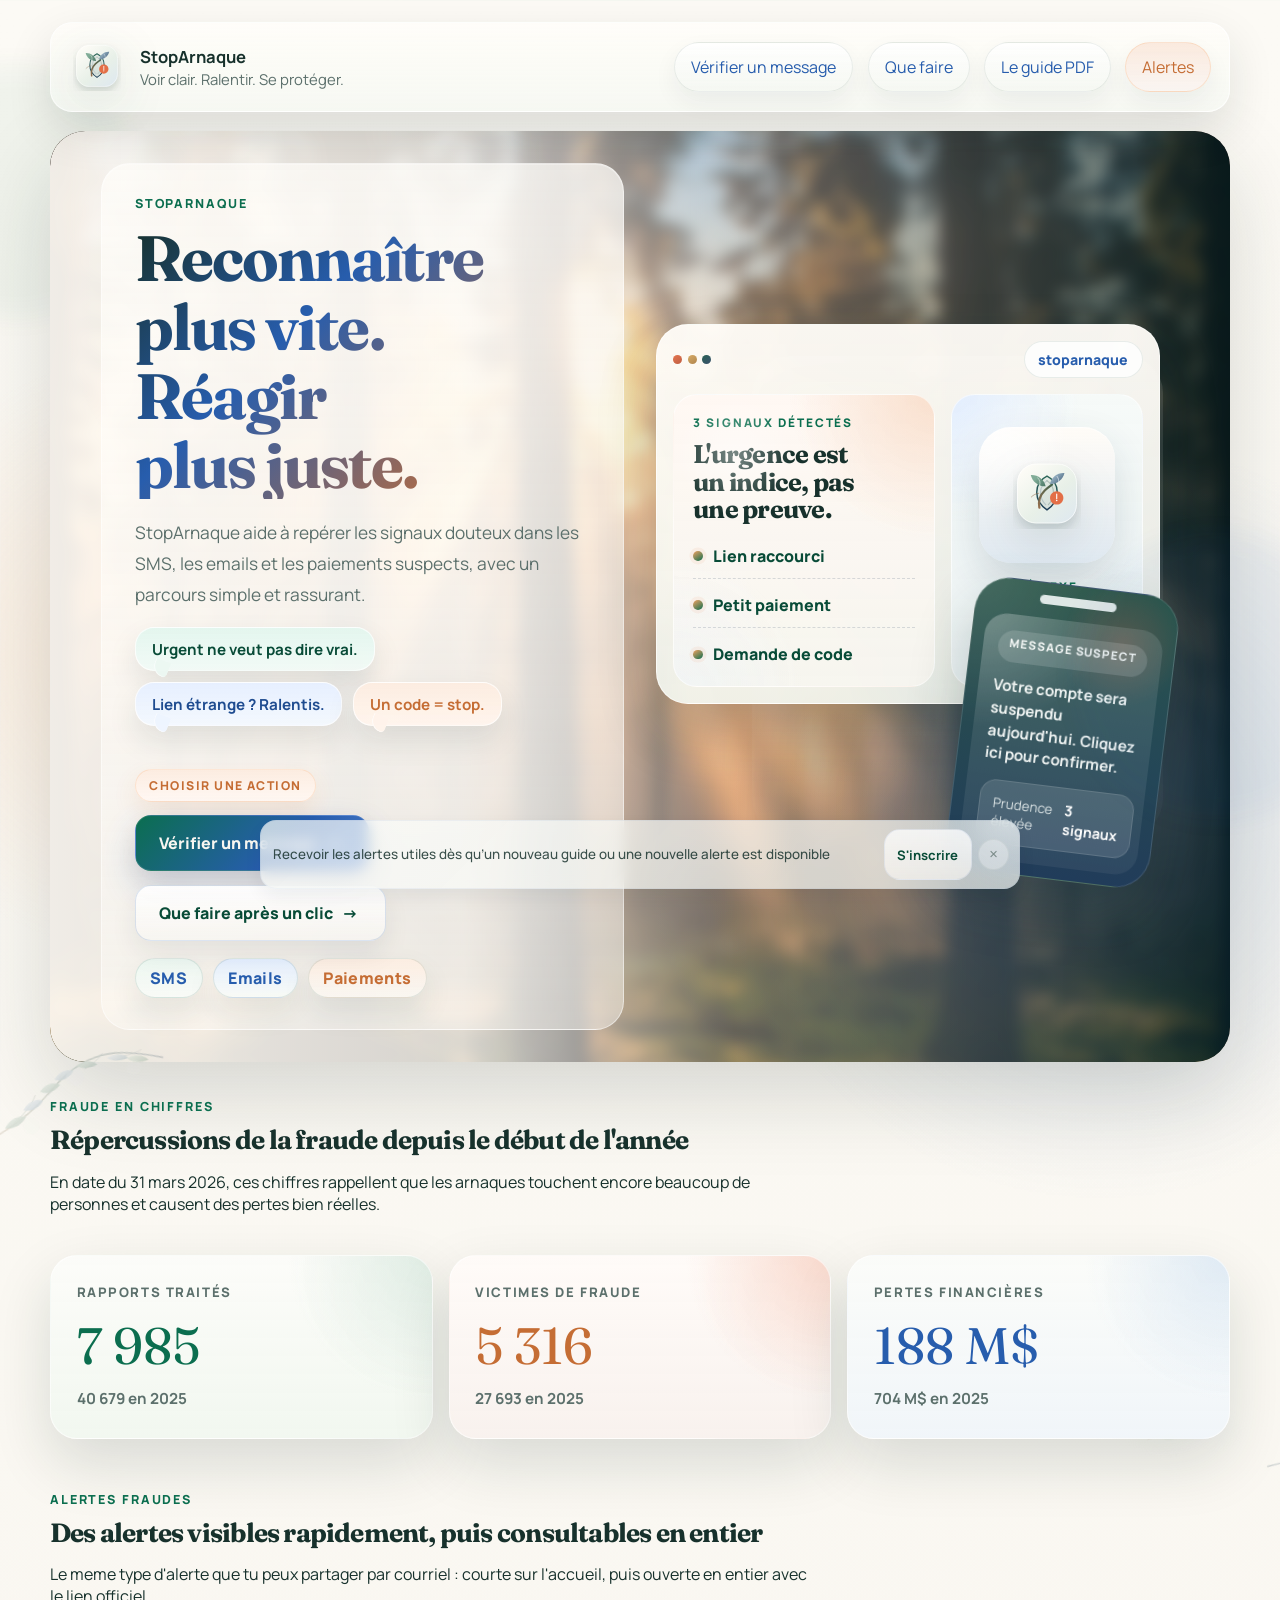
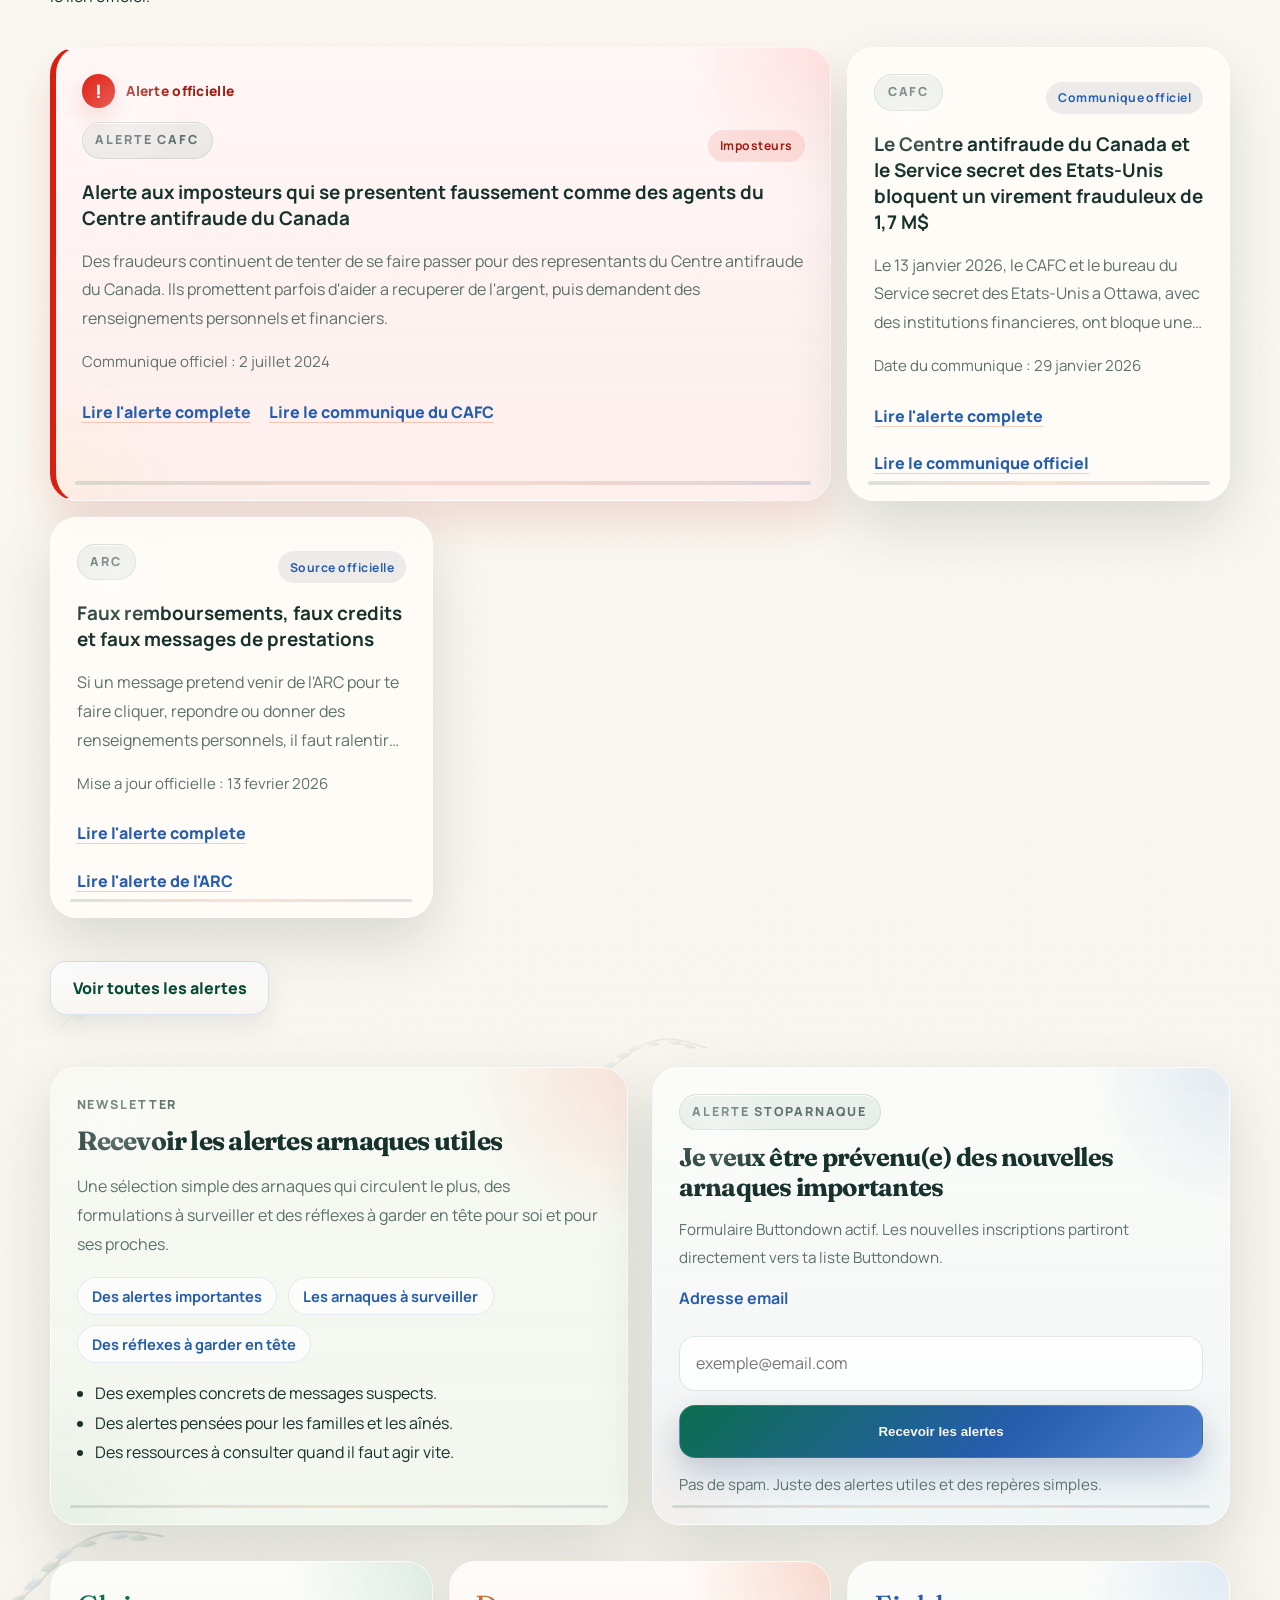
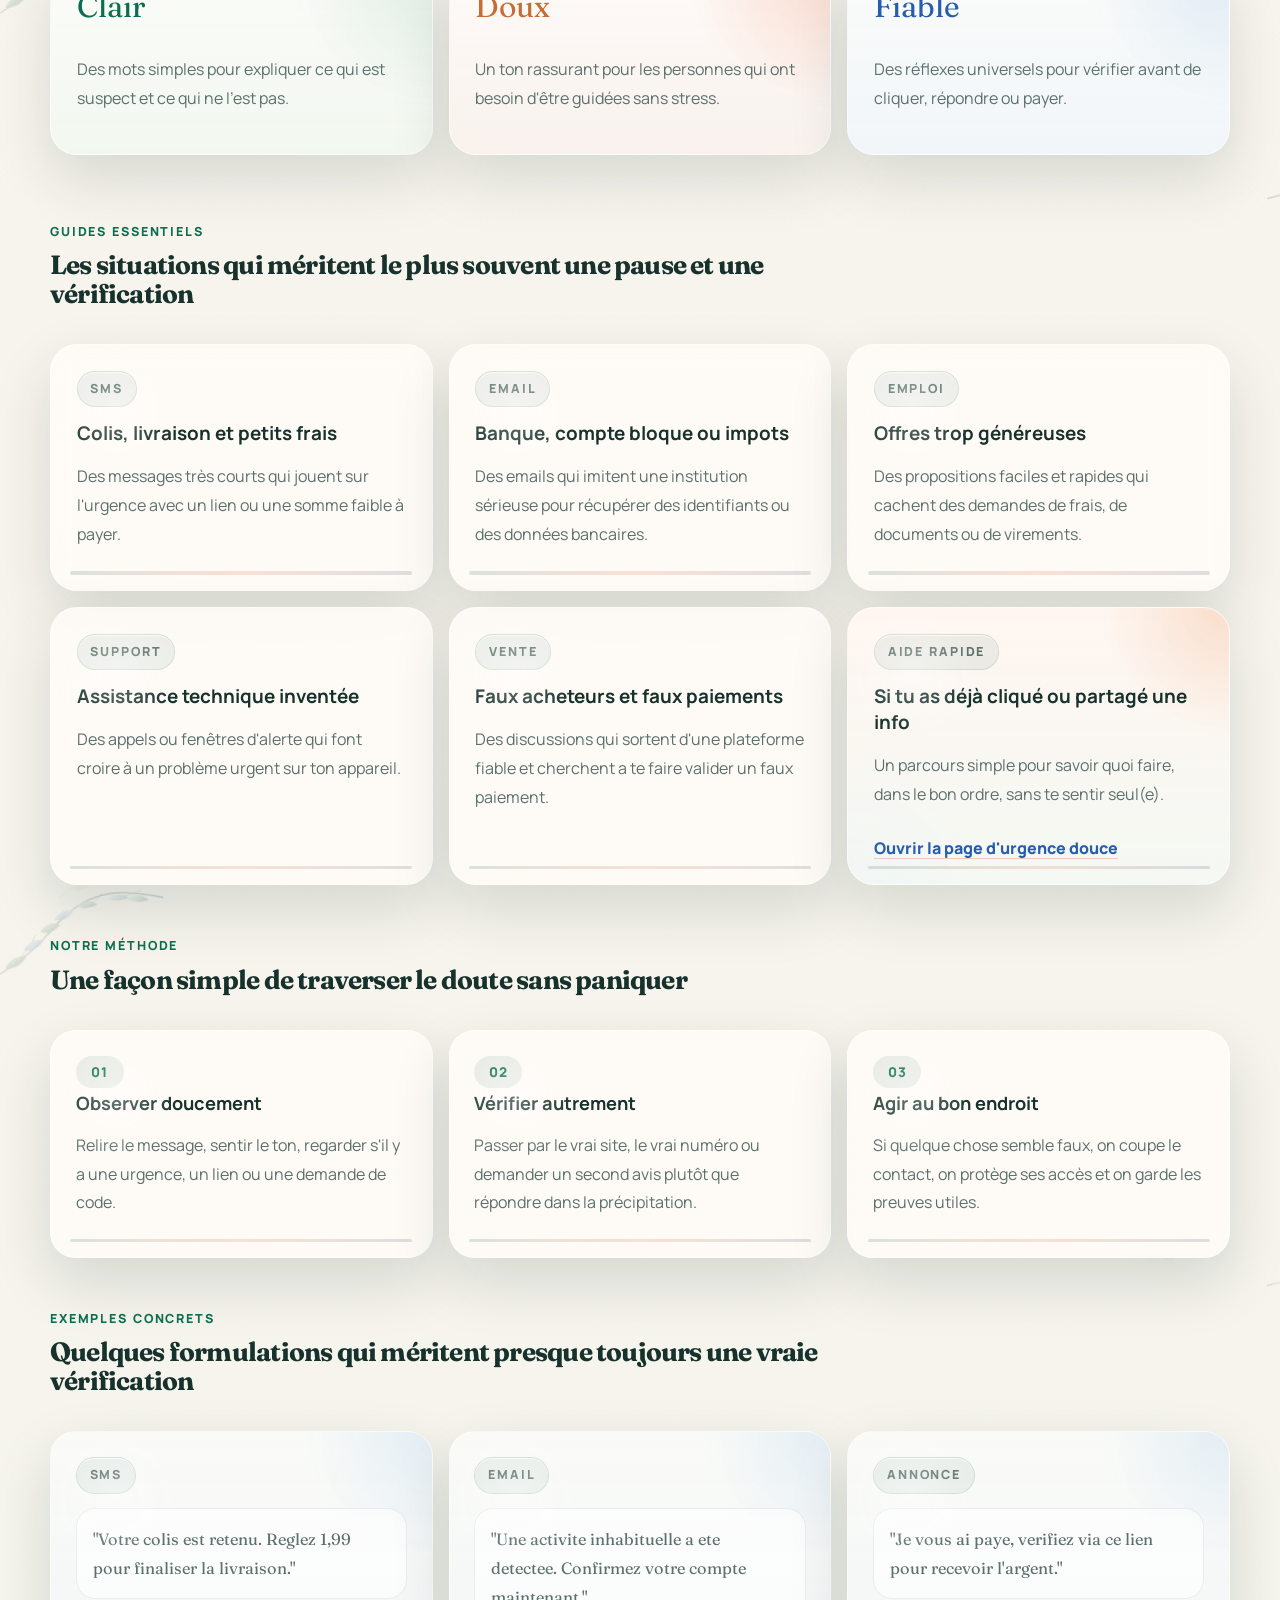
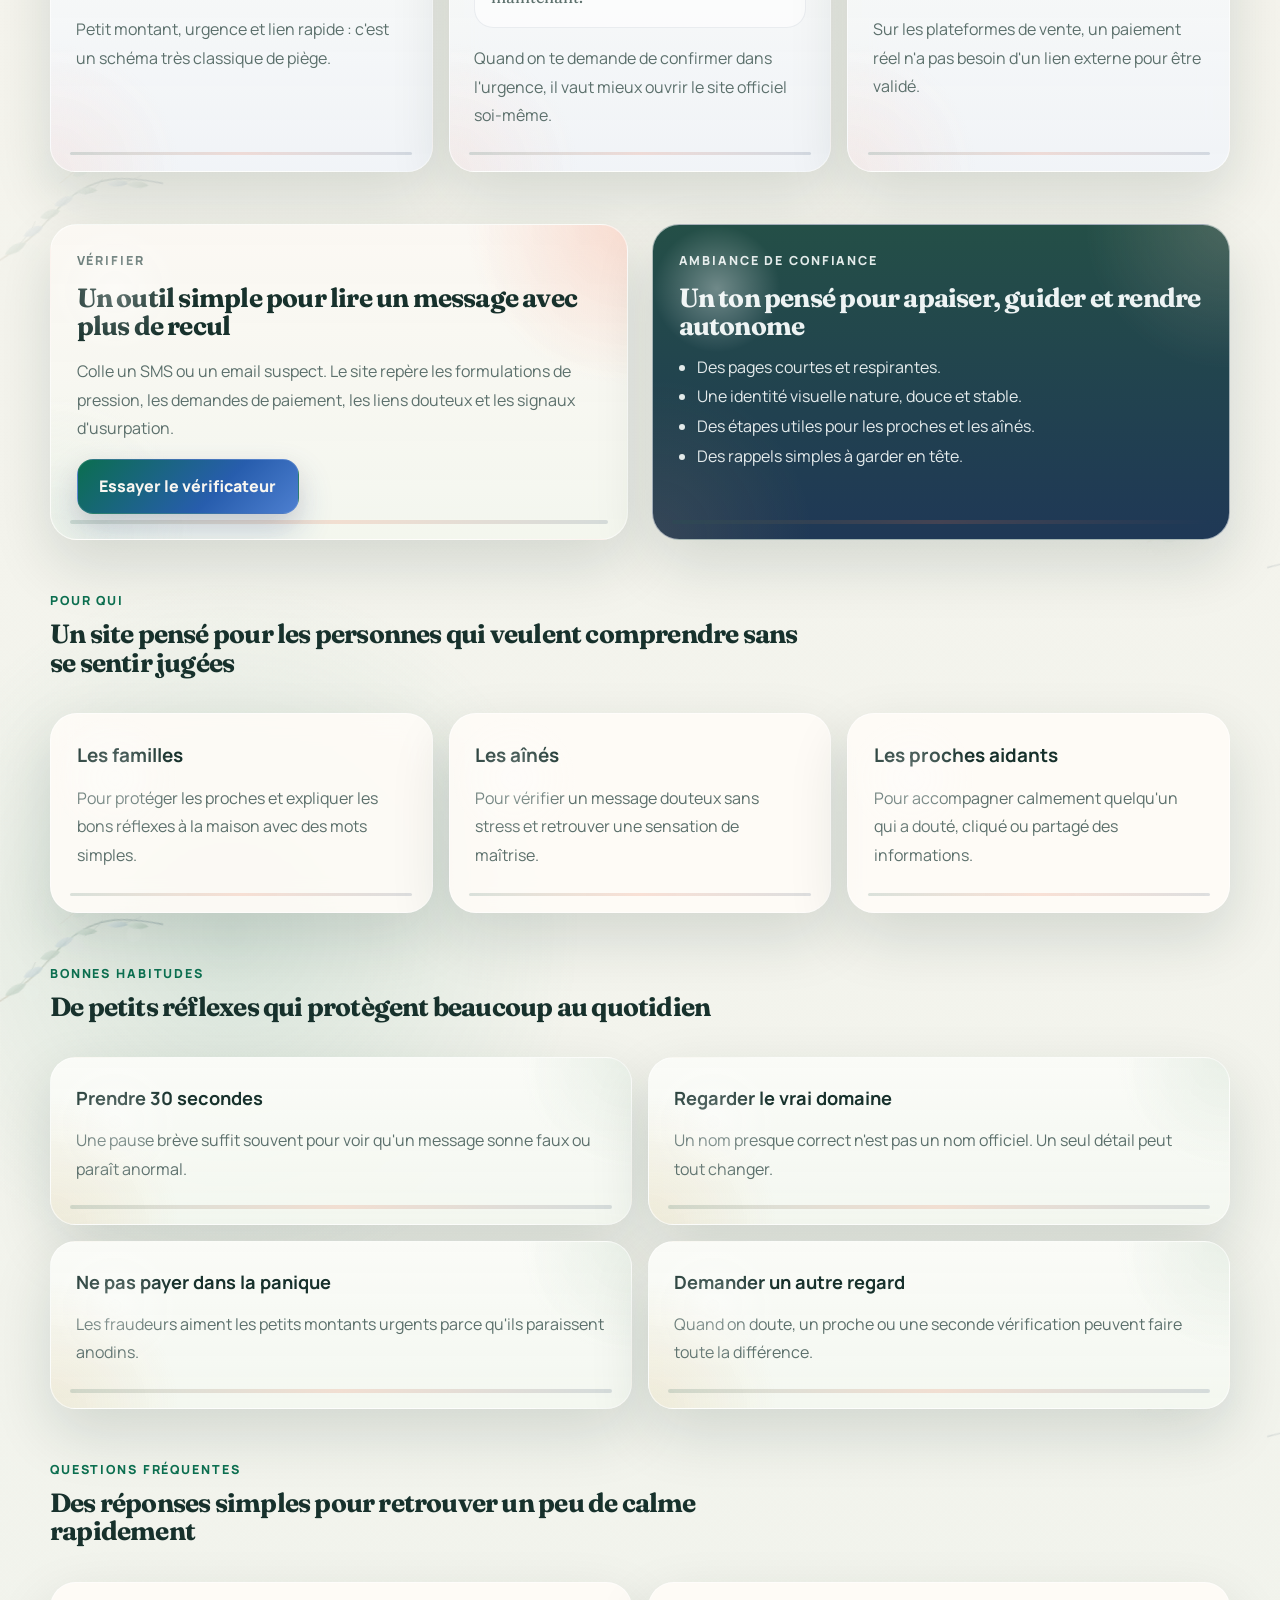
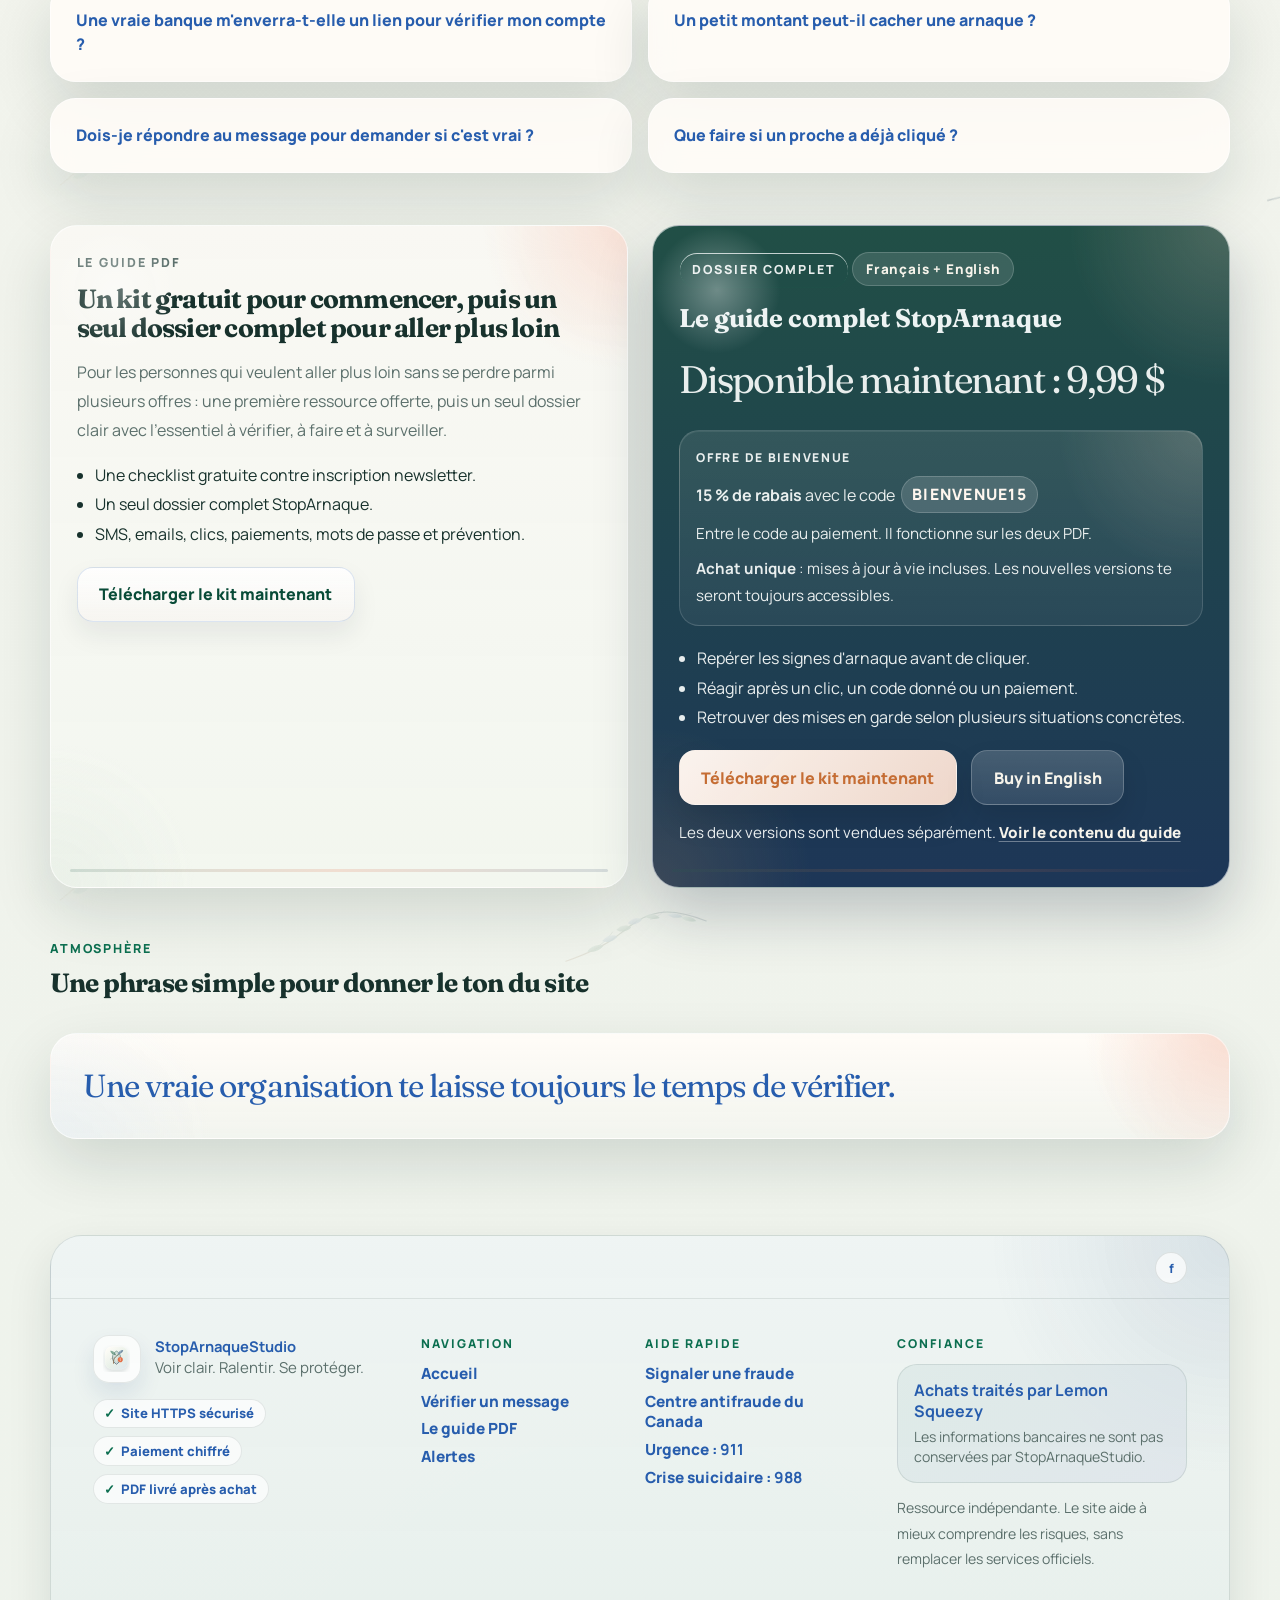
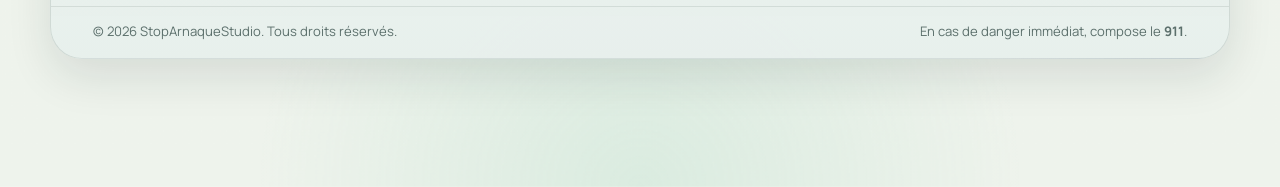
==== index.html @ b4ac998c "Add files via upload" ====
﻿<!DOCTYPE html>
<html lang="fr">
<head>
  <script async src="https://www.googletagmanager.com/gtag/js?id=G-NVW3DK84MT"></script>
  <script>
    window.dataLayer = window.dataLayer || [];
    function gtag(){dataLayer.push(arguments);}
    gtag('js', new Date());
    gtag('config', 'G-NVW3DK84MT');
  </script>
  <script type="text/javascript" src="//script.crazyegg.com/pages/scripts/0132/6571.js" async="async"></script>
  <meta charset="UTF-8">
  <meta name="viewport" content="width=device-width, initial-scale=1.0">
  <title>StopArnaque | Un espace calme pour vérifier avant d'agir</title>
  <meta name="description" content="StopArnaque aide les francophones à reconnaître les arnaques dans un univers doux, clair et rassurant.">
  <meta name="theme-color" content="#2d5a4b">
  <meta name="p:domain_verify" content="040690c25ed7d0e6efc06aab9acc82f7">
  <link rel="canonical" href="https://www.stoparnaquestudio.ca/">
  <meta property="og:locale" content="fr_CA">
  <meta property="og:type" content="website">
  <meta property="og:site_name" content="StopArnaque">
  <meta property="og:title" content="StopArnaque | Verifier un message suspect et ralentir avant d'agir">
  <meta property="og:description" content="Un site francophone pour reconnaitre les arnaques, verifier un message suspect et adopter des reflexes simples.">
  <meta property="og:url" content="https://www.stoparnaquestudio.ca/">
  <meta property="og:image" content="https://www.stoparnaquestudio.ca/stoparnaque-panic-scenario-square-1200x1200.png?v=20260422b">
  <meta property="og:image:secure_url" content="https://www.stoparnaquestudio.ca/stoparnaque-panic-scenario-square-1200x1200.png?v=20260422b">
  <meta property="og:image:width" content="1200">
  <meta property="og:image:height" content="1200">
  <meta property="og:image:alt" content="StopArnaque, un visuel de prevention sur les faux messages urgents et le reflexe de verifier avant d'agir.">
  <meta name="twitter:card" content="summary_large_image">
  <meta name="twitter:title" content="StopArnaque | Verifier un message suspect et ralentir avant d'agir">
  <meta name="twitter:description" content="Un site francophone pour reconnaitre les arnaques, verifier un message suspect et adopter des reflexes simples.">
  <meta name="twitter:image" content="https://www.stoparnaquestudio.ca/stoparnaque-panic-scenario-square-1200x1200.png?v=20260422b">
  <link rel="icon" type="image/svg+xml" href="assets/favicon.svg?v=20260411b">
  <link rel="shortcut icon" href="assets/favicon.svg?v=20260411b">
  <link rel="preconnect" href="https://fonts.googleapis.com">
  <link rel="preconnect" href="https://fonts.gstatic.com" crossorigin>
  <link href="https://fonts.googleapis.com/css2?family=Manrope:wght@400;500;700;800&family=Fraunces:opsz,wght@9..144,600;9..144,700&display=swap" rel="stylesheet">
  <link rel="stylesheet" href="styles.css?v=footer-compact-20260415b">
</head>
<body>
  <div class="site-shell">
    <header class="topbar">
      <a class="brand" href="index.html" aria-label="Accueil StopArnaque">
        <span class="brand-mark">
          <img class="brand-logo" src="assets/stoparnaque-mark.svg?v=20260411b" alt="Logo StopArnaque">
        </span>
        <span class="brand-copy">
          <strong>StopArnaque</strong>
          <span>Voir clair. Ralentir. Se protéger.</span>
        </span>
      </a>
      <nav class="nav">
        <a href="verifier.html">Vérifier un message</a>
        <a href="agir.html">Que faire</a>
        <a href="premium.html">Le guide PDF</a>
        <a href="alertes.html">Alertes</a>
      </nav>
    </header>

    <main class="home-main">
      <section class="hero hero-impact">
        <div class="hero-copy">
          <p class="eyebrow">StopArnaque</p>
          <h1>Reconnaître plus vite. Réagir plus juste.</h1>
          <p class="hero-text">
            StopArnaque aide à repérer les signaux douteux dans les SMS, les emails et les paiements suspects, avec un parcours simple et rassurant.
          </p>
          <div class="hero-thoughts" aria-label="Repères rapides StopArnaque">
            <span class="thought-bubble thought-bubble-emerald">Urgent ne veut pas dire vrai.</span>
            <span class="thought-bubble thought-bubble-cobalt">Lien étrange ? Ralentis.</span>
            <span class="thought-bubble thought-bubble-peach">Un code = stop.</span>
          </div>
          <div class="hero-actions-wrap">
            <p class="hero-action-label">Choisir une action</p>
            <div class="hero-actions">
              <a class="button button-primary" href="verifier.html">Vérifier un message</a>
              <a class="button button-secondary" href="agir.html">Que faire après un clic</a>
            </div>
          </div>
          <div class="hero-glance" aria-label="Ce que StopArnaque aide à vérifier">
            <span>SMS</span>
            <span>Emails</span>
            <span>Paiements</span>
          </div>
        </div>
        <aside class="hero-visual" aria-label="Aperçu visuel StopArnaque">
          <div class="hero-visual-frame">
            <div class="hero-window">
              <div class="hero-window-bar" aria-hidden="true">
                <div class="hero-window-dots">
                  <span></span>
                  <span></span>
                  <span></span>
                </div>
                <div class="hero-window-address">stoparnaque</div>
              </div>
              <div class="hero-window-body">
                <article class="hero-panel hero-panel-alert">
                  <p class="hero-panel-tag">3 signaux détectés</p>
                  <h2>L'urgence est un indice, pas une preuve.</h2>
                  <ul class="hero-mini-list">
                    <li>Lien raccourci</li>
                    <li>Petit paiement</li>
                    <li>Demande de code</li>
                  </ul>
                </article>
                <article class="hero-panel hero-panel-safe">
                  <div class="hero-shield-ring">
                    <img src="assets/stoparnaque-mark.svg" alt="" aria-hidden="true">
                  </div>
                  <p class="hero-panel-tag">Réflexe</p>
                  <p class="hero-panel-caption">Toujours vérifier depuis le vrai site.</p>
                </article>
              </div>
            </div>

            <div class="hero-phone" aria-hidden="true">
              <div class="hero-phone-notch"></div>
              <div class="hero-phone-screen">
                <span class="hero-phone-pill">Message suspect</span>
                <p class="hero-phone-message">Votre compte sera suspendu aujourd'hui. Cliquez ici pour confirmer.</p>
                <div class="hero-phone-score">
                  <span>Prudence élevée</span>
                  <strong>3 signaux</strong>
                </div>
              </div>
            </div>
          </div>
        </aside>
      </section>

      <section class="section home-section home-ornament home-ornament-left fraud-impact-section" aria-labelledby="fraud-impact-title">
        <div class="section-heading">
          <p class="eyebrow">Fraude en chiffres</p>
          <h2 id="fraud-impact-title">Répercussions de la fraude depuis le début de l'année</h2>
          <p>En date du 31 mars 2026, ces chiffres rappellent que les arnaques touchent encore beaucoup de personnes et causent des pertes bien réelles.</p>
        </div>
        <div class="stats fraud-impact-stats">
          <article>
            <p class="stat-label">Rapports traités</p>
            <span class="stat-number">7 985</span>
            <p class="stat-context">40 679 en 2025</p>
          </article>
          <article>
            <p class="stat-label">Victimes de fraude</p>
            <span class="stat-number">5 316</span>
            <p class="stat-context">27 693 en 2025</p>
          </article>
          <article>
            <p class="stat-label">Pertes financières</p>
            <span class="stat-number">188 M$</span>
            <p class="stat-context">704 M$ en 2025</p>
          </article>
        </div>
      </section>

      <section class="section alert-feed home-section home-ornament home-ornament-right" id="alertes">
        <div class="section-heading">
          <p class="eyebrow">Alertes fraudes</p>
          <h2>Des alertes visibles rapidement, puis consultables en entier</h2>
          <p>Le meme type d'alerte que tu peux partager par courriel : courte sur l'accueil, puis ouverte en entier avec le lien officiel.</p>
        </div>
        <div id="alertsGrid" class="card-grid alerts-grid" aria-live="polite"></div>
        <div class="alerts-cta">
          <a class="button button-secondary" href="alertes.html">Voir toutes les alertes</a>
        </div>
      </section>

      <section id="newsletter" class="section split-section newsletter-section home-section home-ornament home-ornament-center home-ornament-soft">
        <div class="panel newsletter-copy">
          <p class="eyebrow">Newsletter</p>
          <h2>Recevoir les alertes arnaques utiles</h2>
          <p>
            Une sélection simple des arnaques qui circulent le plus, des formulations à surveiller et des réflexes à garder en tête pour soi et pour ses proches.
          </p>
          <div class="newsletter-pills" aria-label="Promesses newsletter">
            <span>Des alertes importantes</span>
            <span>Les arnaques à surveiller</span>
            <span>Des réflexes à garder en tête</span>
          </div>
          <ul class="simple-list newsletter-list">
            <li>Des exemples concrets de messages suspects.</li>
            <li>Des alertes pensées pour les familles et les aînés.</li>
            <li>Des ressources à consulter quand il faut agir vite.</li>
          </ul>
        </div>
        <div class="panel newsletter-panel">
          <p class="card-kicker">Alerte StopArnaque</p>
          <h3>Je veux être prévenu(e) des nouvelles arnaques importantes</h3>
          <p id="newsletterStatus" class="newsletter-status">Formulaire de démonstration actif. Il passera en inscription réelle dès que Buttondown sera configuré.</p>

          <div id="brevoEmbed" class="brevo-embed" hidden>
            <iframe
              id="brevoIframe"
              class="brevo-iframe"
              title="Formulaire newsletter StopArnaque"
              loading="lazy"
              referrerpolicy="strict-origin-when-cross-origin"></iframe>
            <p class="newsletter-meta">Le formulaire Brevo est intégré directement ici pour enregistrer les inscriptions réelles.</p>
          </div>

          <div id="newsletterFallback" class="newsletter-fallback">
            <form id="newsletterForm" class="newsletter-form" novalidate>
              <label class="field-label" for="newsletterEmail">Adresse email</label>
              <input id="newsletterEmail" class="newsletter-input" type="email" name="email" placeholder="exemple@email.com" autocomplete="email" required>
              <button class="button button-primary" type="submit">Recevoir les alertes</button>
              <p class="newsletter-meta">Pas de spam. Juste des alertes utiles et des repères simples.</p>
              <p id="newsletterFeedback" class="newsletter-feedback" aria-live="polite"></p>
            </form>
          </div>
        </div>
      </section>

      <section class="stats home-stats home-ornament home-ornament-left">
        <article>
          <span class="stat-number">Clair</span>
          <p>Des mots simples pour expliquer ce qui est suspect et ce qui ne l'est pas.</p>
        </article>
        <article>
          <span class="stat-number">Doux</span>
          <p>Un ton rassurant pour les personnes qui ont besoin d'être guidées sans stress.</p>
        </article>
        <article>
          <span class="stat-number">Fiable</span>
          <p>Des réflexes universels pour vérifier avant de cliquer, répondre ou payer.</p>
        </article>
      </section>

      <section class="section home-section home-ornament home-ornament-right" id="guides">
        <div class="section-heading">
          <p class="eyebrow">Guides essentiels</p>
          <h2>Les situations qui méritent le plus souvent une pause et une vérification</h2>
        </div>
        <div class="card-grid">
          <article class="info-card">
            <p class="card-tag">SMS</p>
            <h3>Colis, livraison et petits frais</h3>
            <p>Des messages très courts qui jouent sur l'urgence avec un lien ou une somme faible à payer.</p>
          </article>
          <article class="info-card">
            <p class="card-tag">Email</p>
            <h3>Banque, compte bloque ou impots</h3>
            <p>Des emails qui imitent une institution sérieuse pour récupérer des identifiants ou des données bancaires.</p>
          </article>
          <article class="info-card">
            <p class="card-tag">Emploi</p>
            <h3>Offres trop généreuses</h3>
            <p>Des propositions faciles et rapides qui cachent des demandes de frais, de documents ou de virements.</p>
          </article>
          <article class="info-card">
            <p class="card-tag">Support</p>
            <h3>Assistance technique inventée</h3>
            <p>Des appels ou fenêtres d'alerte qui font croire à un problème urgent sur ton appareil.</p>
          </article>
          <article class="info-card">
            <p class="card-tag">Vente</p>
            <h3>Faux acheteurs et faux paiements</h3>
            <p>Des discussions qui sortent d'une plateforme fiable et cherchent a te faire valider un faux paiement.</p>
          </article>
          <article class="info-card accent-card">
            <p class="card-tag">Aide rapide</p>
            <h3>Si tu as déjà cliqué ou partagé une info</h3>
            <p>Un parcours simple pour savoir quoi faire, dans le bon ordre, sans te sentir seul(e).</p>
            <a class="text-link" href="agir.html">Ouvrir la page d'urgence douce</a>
          </article>
        </div>
      </section>

      <section class="section home-section home-ornament home-ornament-left">
        <div class="section-heading">
          <p class="eyebrow">Notre méthode</p>
          <h2>Une façon simple de traverser le doute sans paniquer</h2>
        </div>
        <div class="method-grid">
          <article class="method-card">
            <span class="method-step">01</span>
            <h3>Observer doucement</h3>
            <p>Relire le message, sentir le ton, regarder s'il y a une urgence, un lien ou une demande de code.</p>
          </article>
          <article class="method-card">
            <span class="method-step">02</span>
            <h3>Vérifier autrement</h3>
            <p>Passer par le vrai site, le vrai numéro ou demander un second avis plutôt que répondre dans la précipitation.</p>
          </article>
          <article class="method-card">
            <span class="method-step">03</span>
            <h3>Agir au bon endroit</h3>
            <p>Si quelque chose semble faux, on coupe le contact, on protège ses accès et on garde les preuves utiles.</p>
          </article>
        </div>
      </section>

      <section class="section home-section home-ornament home-ornament-right home-ornament-soft">
        <div class="section-heading">
          <p class="eyebrow">Exemples concrets</p>
          <h2>Quelques formulations qui méritent presque toujours une vraie vérification</h2>
        </div>
        <div class="example-grid">
          <article class="example-card">
            <p class="card-tag">SMS</p>
            <p class="message-sample">"Votre colis est retenu. Reglez 1,99 pour finaliser la livraison."</p>
            <p>Petit montant, urgence et lien rapide : c'est un schéma très classique de piège.</p>
          </article>
          <article class="example-card">
            <p class="card-tag">Email</p>
            <p class="message-sample">"Une activite inhabituelle a ete detectee. Confirmez votre compte maintenant."</p>
            <p>Quand on te demande de confirmer dans l'urgence, il vaut mieux ouvrir le site officiel soi-même.</p>
          </article>
          <article class="example-card">
            <p class="card-tag">Annonce</p>
            <p class="message-sample">"Je vous ai paye, verifiez via ce lien pour recevoir l'argent."</p>
            <p>Sur les plateformes de vente, un paiement réel n'a pas besoin d'un lien externe pour être validé.</p>
          </article>
        </div>
      </section>

      <section class="section split-section home-section home-ornament home-ornament-left home-ornament-soft">
        <div class="panel warm-panel">
          <p class="eyebrow">Vérifier</p>
          <h2>Un outil simple pour lire un message avec plus de recul</h2>
          <p>
            Colle un SMS ou un email suspect. Le site repère les formulations de pression, les demandes de paiement, les liens douteux et les signaux d'usurpation.
          </p>
          <a class="button button-primary" href="verifier.html">Essayer le vérificateur</a>
        </div>
        <div class="panel dark-panel">
          <p class="eyebrow">Ambiance de confiance</p>
          <h2>Un ton pensé pour apaiser, guider et rendre autonome</h2>
          <ul class="simple-list">
            <li>Des pages courtes et respirantes.</li>
            <li>Une identité visuelle nature, douce et stable.</li>
            <li>Des étapes utiles pour les proches et les aînés.</li>
            <li>Des rappels simples à garder en tête.</li>
          </ul>
        </div>
      </section>

      <section class="section home-section home-ornament home-ornament-right home-ornament-soft">
        <div class="section-heading">
          <p class="eyebrow">Pour qui</p>
          <h2>Un site pensé pour les personnes qui veulent comprendre sans se sentir jugées</h2>
        </div>
        <div class="card-grid">
          <article class="info-card">
            <h3>Les familles</h3>
            <p>Pour protéger les proches et expliquer les bons réflexes à la maison avec des mots simples.</p>
          </article>
          <article class="info-card">
            <h3>Les aînés</h3>
            <p>Pour vérifier un message douteux sans stress et retrouver une sensation de maîtrise.</p>
          </article>
          <article class="info-card">
            <h3>Les proches aidants</h3>
            <p>Pour accompagner calmement quelqu'un qui a douté, cliqué ou partagé des informations.</p>
          </article>
        </div>
      </section>

      <section class="section home-section home-ornament home-ornament-left">
        <div class="section-heading">
          <p class="eyebrow">Bonnes habitudes</p>
          <h2>De petits réflexes qui protègent beaucoup au quotidien</h2>
        </div>
        <div class="habit-grid">
          <article class="habit-card">
            <h3>Prendre 30 secondes</h3>
            <p>Une pause brève suffit souvent pour voir qu'un message sonne faux ou paraît anormal.</p>
          </article>
          <article class="habit-card">
            <h3>Regarder le vrai domaine</h3>
            <p>Un nom presque correct n'est pas un nom officiel. Un seul détail peut tout changer.</p>
          </article>
          <article class="habit-card">
            <h3>Ne pas payer dans la panique</h3>
            <p>Les fraudeurs aiment les petits montants urgents parce qu'ils paraissent anodins.</p>
          </article>
          <article class="habit-card">
            <h3>Demander un autre regard</h3>
            <p>Quand on doute, un proche ou une seconde vérification peuvent faire toute la différence.</p>
          </article>
        </div>
      </section>

      <section class="section home-section home-ornament home-ornament-right home-ornament-soft">
        <div class="section-heading">
          <p class="eyebrow">Questions fréquentes</p>
          <h2>Des réponses simples pour retrouver un peu de calme rapidement</h2>
        </div>
        <div class="faq-grid">
          <details class="faq-card">
            <summary>Une vraie banque m'enverra-t-elle un lien pour vérifier mon compte ?</summary>
            <p>Par prudence, il vaut mieux ouvrir toi-même le site ou l'application officielle plutôt que suivre un lien reçu par message.</p>
          </details>
          <details class="faq-card">
            <summary>Un petit montant peut-il cacher une arnaque ?</summary>
            <p>Oui. Les sommes faibles servent souvent à faire baisser la vigilance et à récupérer ensuite des données ou un paiement plus grand.</p>
          </details>
          <details class="faq-card">
            <summary>Dois-je répondre au message pour demander si c'est vrai ?</summary>
            <p>Mieux vaut éviter. Il est plus sûr de passer par une source officielle ou par un numéro trouvé en dehors du message reçu.</p>
          </details>
          <details class="faq-card">
            <summary>Que faire si un proche a déjà cliqué ?</summary>
            <p>Rester calme, changer les accès si besoin, contacter l'organisme officiel et garder les captures peut déjà beaucoup aider.</p>
          </details>
        </div>
      </section>

      <section class="section split-section premium-teaser home-section home-ornament home-ornament-right">
        <div class="panel premium-copy">
          <p class="eyebrow">Le guide PDF</p>
          <h2>Un kit gratuit pour commencer, puis un seul dossier complet pour aller plus loin</h2>
          <p>
            Pour les personnes qui veulent aller plus loin sans se perdre parmi plusieurs offres : une première ressource offerte, puis un seul dossier clair avec l'essentiel à vérifier, à faire et à surveiller.
          </p>
          <ul class="simple-list premium-points">
            <li>Une checklist gratuite contre inscription newsletter.</li>
            <li>Un seul dossier complet StopArnaque.</li>
            <li>SMS, emails, clics, paiements, mots de passe et prévention.</li>
          </ul>
          <a class="button button-secondary" href="premium.html">Télécharger le kit maintenant</a>
        </div>
        <div class="panel premium-card">
          <p class="card-kicker">Dossier complet</p>
          <div class="premium-badge">Français + English</div>
          <h3>Le guide complet StopArnaque</h3>
          <p class="premium-price">Disponible maintenant : 9,99 $</p>
          <div class="promo-callout promo-callout-dark">
            <p class="promo-callout-label">Offre de bienvenue</p>
            <p><strong>15 % de rabais</strong> avec le code <span class="promo-code">BIENVENUE15</span></p>
            <p class="promo-hint">Entre le code au paiement. Il fonctionne sur les deux PDF.</p>
            <p class="promo-hint"><strong>Achat unique</strong> : mises à jour à vie incluses. Les nouvelles versions te seront toujours accessibles.</p>
          </div>
          <ul class="simple-list premium-list">
            <li>Repérer les signes d'arnaque avant de cliquer.</li>
            <li>Réagir après un clic, un code donné ou un paiement.</li>
            <li>Retrouver des mises en garde selon plusieurs situations concrètes.</li>
          </ul>
          <div class="premium-actions">
            <a class="button button-primary" href="https://stoparnaquestudio.lemonsqueezy.com/checkout/buy/df3fdc0a-e76d-41bc-9a3e-779cdc7e0ddb" target="_blank" rel="noopener noreferrer">Télécharger le kit maintenant</a>
            <a class="button button-secondary premium-secondary-button" href="https://stoparnaquestudio.lemonsqueezy.com/checkout/buy/795a84c2-5b3b-42a1-8c60-5c680c60fbdb" target="_blank" rel="noopener noreferrer">Buy in English</a>
          </div>
          <p class="premium-note">Les deux versions sont vendues séparément. <a class="text-link premium-card-text-link" href="pack-plan-urgence.html">Voir le contenu du guide</a></p>
        </div>
      </section>

      <section class="section roadmap home-section home-ornament home-ornament-center">
        <div class="section-heading">
          <p class="eyebrow">Atmosphère</p>
          <h2>Une phrase simple pour donner le ton du site</h2>
        </div>
        <div class="quote-card">
          <p>Une vraie organisation te laisse toujours le temps de vérifier.</p>
        </div>
      </section>
    </main>

    <footer class="footer trust-footer footer-compact">
      <div class="footer-socials" aria-label="Liens sociaux">
        <a href="https://www.facebook.com/StopArnaqueStudio" target="_blank" rel="noopener noreferrer" aria-label="Facebook StopArnaqueStudio">f</a>
      </div>
      <div class="footer-main">
        <section class="footer-brand">
          <div class="footer-brand-lockup">
            <img src="assets/stoparnaque-mark.svg" alt="" aria-hidden="true">
            <div>
              <strong>StopArnaqueStudio</strong>
              <p>Voir clair. Ralentir. Se protéger.</p>
            </div>
          </div>
          <div class="footer-trust-pills" aria-label="Repères de confiance">
            <span><b>✓</b> Site HTTPS sécurisé</span>
            <span><b>✓</b> Paiement chiffré</span>
            <span><b>✓</b> PDF livré après achat</span>
          </div>
        </section>

        <nav class="footer-col" aria-label="Navigation principale">
          <h2>Navigation</h2>
          <a href="index.html">Accueil</a>
          <a href="verifier.html">Vérifier un message</a>
          <a href="premium.html">Le guide PDF</a>
          <a href="alertes.html">Alertes</a>
        </nav>

        <nav class="footer-col" aria-label="Aide rapide">
          <h2>Aide rapide</h2>
          <a href="https://signalercyberetfraude.canada.ca/" target="_blank" rel="noopener noreferrer">Signaler une fraude</a>
          <a href="https://antifraudcentre-centreantifraude.ca/" target="_blank" rel="noopener noreferrer">Centre antifraude du Canada</a>
          <span>Urgence : <strong>911</strong></span>
          <span>Crise suicidaire : <strong>988</strong></span>
        </nav>

        <section class="footer-col footer-payment">
          <h2>Confiance</h2>
          <div class="footer-payment-card">
            <strong>Achats traités par Lemon Squeezy</strong>
            <p>Les informations bancaires ne sont pas conservées par StopArnaqueStudio.</p>
          </div>
          <p class="footer-note">Ressource indépendante. Le site aide à mieux comprendre les risques, sans remplacer les services officiels.</p>
        </section>
      </div>
      <div class="footer-bottom">
        <p>© 2026 StopArnaqueStudio. Tous droits réservés.</p>
        <p>En cas de danger immédiat, compose le <strong>911</strong>.</p>
      </div>
    </footer>
  </div>
  <script src="buttondown-config.js"></script>
  <script src="brevo-config.js"></script>
  <script src="alerts-data.js"></script>
  <script src="script.js"></script>
</body>
</html>
---- styles.css ----
:root {
  --bg: #f7f4ed;
  --bg-deep: #e6efe8;
  --surface: rgba(255, 252, 248, 0.88);
  --surface-strong: rgba(255, 253, 250, 0.97);
  --ink: #17312c;
  --muted: #5c706c;
  --primary: #0b6e4f;
  --primary-deep: #084b37;
  --secondary: #275dad;
  --secondary-soft: #dce8fb;
  --accent: #f4a261;
  --accent-deep: #c56d34;
  --accent-soft: #f8dcc8;
  --gold: #78c6a3;
  --gold-soft: #e1f4ec;
  --wood: #6884c4;
  --blush: #f6e6dc;
  --sage: #dff0ea;
  --border: rgba(23, 49, 44, 0.12);
  --shadow: 0 24px 60px rgba(16, 39, 35, 0.14);
  --shadow-soft: 0 18px 45px rgba(16, 39, 35, 0.11);
  --shadow-strong: 0 28px 70px rgba(24, 48, 84, 0.2);
  --radius-large: 2rem;
}

* {
  box-sizing: border-box;
}

html {
  scroll-behavior: smooth;
}

body {
  position: relative;
  margin: 0;
  min-height: 100vh;
  font-family: "Manrope", sans-serif;
  color: var(--ink);
  background:
    radial-gradient(circle at 12% 8%, rgba(244, 162, 97, 0.18), transparent 19rem),
    radial-gradient(circle at 86% 10%, rgba(39, 93, 173, 0.16), transparent 24rem),
    radial-gradient(circle at 50% 100%, rgba(120, 198, 163, 0.17), transparent 24rem),
    radial-gradient(circle at 18% 70%, rgba(11, 110, 79, 0.12), transparent 22rem),
    linear-gradient(180deg, #fcfaf5 0%, var(--bg) 44%, #eef3ec 100%);
  overflow-x: hidden;
}

body::before,
body::after {
  content: "";
  position: fixed;
  inset: auto;
  border-radius: 999px;
  filter: blur(12px);
  pointer-events: none;
  opacity: 0.6;
}

body::before {
  top: 4rem;
  left: -7rem;
  width: 16rem;
  height: 16rem;
  background: rgba(11, 110, 79, 0.08);
}

body::after {
  right: -5rem;
  bottom: 5rem;
  width: 18rem;
  height: 18rem;
  background: rgba(39, 93, 173, 0.08);
}

a {
  color: inherit;
  text-decoration: none;
}

.site-shell {
  width: min(1180px, calc(100% - 2rem));
  margin: 0 auto;
  padding: 1rem 0 2.8rem;
}

.topbar {
  position: sticky;
  top: 0.8rem;
  z-index: 10;
  display: flex;
  align-items: center;
  justify-content: space-between;
  gap: 1rem;
  padding: 0.95rem 1.1rem;
  margin-top: 0.4rem;
  background:
    linear-gradient(180deg, rgba(255, 253, 249, 0.92), rgba(245, 248, 242, 0.84));
  border: 1px solid rgba(255, 255, 255, 0.72);
  border-radius: 1.4rem;
  backdrop-filter: blur(14px);
  box-shadow: 0 18px 46px rgba(26, 45, 37, 0.12);
}

.brand {
  display: inline-flex;
  align-items: center;
  gap: 0.9rem;
}

.brand-mark {
  display: grid;
  place-items: center;
  width: 3.55rem;
  height: 3.55rem;
  flex: 0 0 auto;
}

.brand-logo {
  display: block;
  width: 100%;
  height: auto;
  filter: drop-shadow(0 12px 24px rgba(31, 61, 51, 0.14));
}

.brand-copy {
  display: flex;
  flex-direction: column;
  gap: 0.12rem;
}

.brand-copy strong {
  font-size: 1.04rem;
}

.brand-copy span {
  color: var(--muted);
  font-size: 0.93rem;
}

.nav {
  display: flex;
  gap: 0.9rem;
  flex-wrap: wrap;
}

.nav a {
  padding: 0.8rem 1rem;
  border-radius: 999px;
  background:
    linear-gradient(180deg, rgba(255, 255, 255, 0.84), rgba(244, 247, 241, 0.72));
  border: 1px solid rgba(24, 50, 41, 0.08);
  color: var(--secondary);
  box-shadow: 0 10px 24px rgba(22, 40, 53, 0.06);
  transition: transform 180ms ease, background 180ms ease, border-color 180ms ease, box-shadow 180ms ease, color 180ms ease;
}

.nav a:hover,
.nav a:focus-visible {
  transform: translateY(-2px);
  background:
    linear-gradient(180deg, rgba(255, 255, 255, 0.96), rgba(247, 249, 244, 0.88));
  border-color: rgba(244, 162, 97, 0.28);
  box-shadow: 0 14px 28px rgba(22, 40, 53, 0.1);
  color: var(--primary-deep);
}

.nav a[href="alertes.html"] {
  background:
    linear-gradient(180deg, rgba(250, 233, 221, 0.96), rgba(250, 244, 241, 0.84));
  border-color: rgba(244, 162, 97, 0.24);
  color: var(--accent-deep);
}

.hero,
.split-section,
.analyzer-layout {
  display: grid;
  grid-template-columns: repeat(2, minmax(0, 1fr));
  gap: 1.5rem;
}

.hero {
  position: relative;
  isolation: isolate;
  align-items: center;
  gap: 2rem;
  min-height: 43rem;
  margin-top: 1.2rem;
  padding: 4rem 3.2rem;
  border-radius: 2.2rem;
  overflow: hidden;
  background: #f8f4ed;
  box-shadow: 0 32px 86px rgba(18, 39, 33, 0.16);
}

.hero::before {
  content: "";
  position: absolute;
  inset: -1.4rem;
  z-index: -4;
  border-radius: inherit;
  background: url("assets/forest-light-background.jpg") center / cover no-repeat;
  filter: blur(7px) saturate(1.02) brightness(0.9);
  transform: scale(1.05);
  opacity: 1;
  animation: forestBreath 22s ease-in-out infinite;
}

.hero::after {
  content: "";
  position: absolute;
  inset: 0;
  z-index: -3;
  border-radius: inherit;
  background:
    linear-gradient(90deg, rgba(255, 251, 245, 0.94) 0%, rgba(255, 251, 245, 0.84) 35%, rgba(255, 251, 245, 0.34) 58%, rgba(7, 41, 45, 0.58) 100%),
    radial-gradient(circle at 22% 18%, rgba(244, 162, 97, 0.2), transparent 18rem),
    radial-gradient(circle at 84% 74%, rgba(39, 93, 173, 0.38), transparent 25rem);
  animation: mistGlow 18s ease-in-out infinite;
}

.hero-impact::before {
  transform: scale(1.05);
}

.hero-impact .hero-copy {
  position: relative;
  z-index: 2;
  padding: 2rem 2.1rem;
  margin: -2rem 0;
}

.hero-impact .hero-copy::before {
  content: "";
  position: absolute;
  inset: 0;
  z-index: -1;
  border-radius: 1.8rem;
  background: linear-gradient(180deg, rgba(255, 253, 249, 0.74), rgba(255, 253, 249, 0.44));
  border: 1px solid rgba(255, 255, 255, 0.48);
  box-shadow: inset 0 1px 0 rgba(255, 255, 255, 0.28);
  backdrop-filter: blur(8px);
}

.hero-impact .hero-visual {
  position: relative;
  z-index: 2;
}

.hero-seal {
  display: inline-flex;
  align-items: center;
  gap: 0.75rem;
  margin-bottom: 1rem;
  padding: 0.45rem 0.8rem 0.45rem 0.5rem;
  border-radius: 999px;
  background:
    linear-gradient(180deg, rgba(255, 251, 246, 0.9), rgba(246, 249, 242, 0.82));
  border: 1px solid rgba(45, 90, 75, 0.12);
  box-shadow: 0 16px 32px rgba(31, 61, 51, 0.08);
  width: fit-content;
}

.hero-seal img {
  width: 2.75rem;
  height: auto;
  flex: 0 0 auto;
}

.hero-seal span {
  color: var(--primary-deep);
  font-weight: 700;
  letter-spacing: 0.02em;
}

.hero-copy,
.hero-visual,
.stats article,
.info-card,
.method-card,
.example-card,
.habit-card,
.faq-card,
.panel,
.step-card,
.quote-card {
  animation: rise 700ms ease both;
}

.hero-visual {
  animation-delay: 120ms;
}

.hero-copy {
  display: flex;
  flex-direction: column;
  justify-content: center;
  max-width: 34rem;
}

.stats article:nth-child(2),
.info-card:nth-child(2),
.step-card:nth-child(2) {
  animation-delay: 90ms;
}

.stats article:nth-child(3),
.info-card:nth-child(3),
.step-card:nth-child(3) {
  animation-delay: 180ms;
}

.hero-copy h1,
.page-hero h1,
.section-heading h2,
.panel h2,
.step-card h2,
.quote-card p {
  margin: 0;
  font-family: "Fraunces", serif;
  letter-spacing: -0.03em;
  line-height: 1.08;
}

.hero-copy h1 {
  font-size: clamp(3.3rem, 5vw, 5.9rem);
  max-width: 8.2ch;
  text-wrap: balance;
  background: linear-gradient(135deg, var(--ink) 0%, var(--secondary) 42%, var(--accent-deep) 100%);
  -webkit-background-clip: text;
  background-clip: text;
  color: transparent;
}

.hero-text,
.hero-card p,
.page-hero p,
.panel p,
.panel-note,
.info-card p,
.step-card p,
.stats article p,
.footer p {
  color: var(--muted);
  line-height: 1.8;
}

.hero-text {
  max-width: 34rem;
  font-size: 1.08rem;
}

.eyebrow,
.card-tag,
.card-kicker,
.result-kicker {
  margin: 0 0 0.7rem;
  font-size: 0.78rem;
  font-weight: 800;
  text-transform: uppercase;
  letter-spacing: 0.15em;
  color: var(--primary);
}

.card-tag,
.card-kicker,
.result-kicker {
  display: inline-flex;
  align-items: center;
  width: fit-content;
  min-height: 2rem;
  padding: 0.38rem 0.8rem;
  border-radius: 999px;
  background: rgba(31, 90, 76, 0.08);
  border: 1px solid rgba(31, 90, 76, 0.12);
  box-shadow: inset 0 1px 0 rgba(255, 255, 255, 0.74);
}

.hero-actions {
  display: flex;
  gap: 0.9rem;
  flex-wrap: wrap;
  margin: 0 0 1.05rem;
}

.hero-actions .button {
  min-height: 3.5rem;
  padding-inline: 1.45rem;
  position: relative;
  padding-right: 1.7rem;
}

.hero-actions .button::after {
  content: "→";
  margin-left: 0.55rem;
  font-size: 1rem;
  line-height: 1;
}

.hero-actions-wrap {
  display: grid;
  justify-items: start;
  gap: 0.8rem;
  margin: 1.45rem 0 0;
}

.hero-action-label {
  margin: 0;
  padding: 0.45rem 0.85rem;
  border-radius: 999px;
  background: linear-gradient(180deg, rgba(252, 236, 224, 0.98), rgba(255, 247, 242, 0.94));
  border: 1px solid rgba(244, 162, 97, 0.2);
  color: var(--accent-deep);
  font-size: 0.76rem;
  font-weight: 800;
  letter-spacing: 0.12em;
  text-transform: uppercase;
  box-shadow: 0 10px 24px rgba(197, 109, 52, 0.12);
}

.hero-thoughts {
  display: flex;
  flex-wrap: wrap;
  gap: 0.7rem;
  margin: 0 0 1.2rem;
}

.thought-bubble {
  position: relative;
  display: inline-flex;
  align-items: center;
  min-height: 2.75rem;
  padding: 0.68rem 1rem;
  border-radius: 1.2rem;
  border: 1px solid rgba(255, 255, 255, 0.7);
  box-shadow: 0 14px 30px rgba(20, 35, 44, 0.1);
  font-size: 0.95rem;
  font-weight: 700;
  line-height: 1.25;
}

.thought-bubble::after {
  content: "";
  position: absolute;
  left: 1.05rem;
  bottom: -0.35rem;
  width: 0.92rem;
  height: 0.92rem;
  border-radius: 0 0 0.3rem 0.85rem;
  transform: rotate(22deg);
  border-left: 1px solid rgba(255, 255, 255, 0.62);
  border-bottom: 1px solid rgba(255, 255, 255, 0.62);
}

.thought-bubble-emerald {
  background: linear-gradient(180deg, rgba(227, 246, 238, 0.98), rgba(241, 250, 246, 0.94));
  color: var(--primary-deep);
}

.thought-bubble-emerald::after {
  background: rgba(236, 248, 242, 0.96);
}

.thought-bubble-cobalt {
  background: linear-gradient(180deg, rgba(230, 239, 255, 0.98), rgba(243, 248, 255, 0.94));
  color: #1f4c90;
}

.thought-bubble-cobalt::after {
  background: rgba(238, 245, 255, 0.96);
}

.thought-bubble-peach {
  background: linear-gradient(180deg, rgba(252, 236, 224, 0.98), rgba(255, 245, 238, 0.94));
  color: var(--accent-deep);
}

.thought-bubble-peach::after {
  background: rgba(255, 244, 235, 0.96);
}

.button {
  display: inline-flex;
  align-items: center;
  justify-content: center;
  min-height: 3.3rem;
  padding: 0.95rem 1.35rem;
  border-radius: 1rem;
  border: 1px solid transparent;
  font-weight: 800;
  transition: transform 180ms ease, box-shadow 180ms ease, border-color 180ms ease, filter 180ms ease, background 180ms ease;
}

.button:hover,
.button:focus-visible {
  transform: translateY(-2px);
  filter: saturate(1.04);
}

.button-primary {
  color: #f8f6f1;
  background: linear-gradient(135deg, var(--primary) 0%, var(--secondary) 62%, #4d7fd0 100%);
  border-color: rgba(255, 255, 255, 0.12);
  box-shadow: 0 16px 34px rgba(39, 93, 173, 0.24), 0 8px 20px rgba(244, 162, 97, 0.14);
}

.button-secondary {
  background: linear-gradient(180deg, rgba(255, 255, 255, 0.92), rgba(247, 245, 241, 0.8));
  border-color: rgba(39, 93, 173, 0.16);
  color: var(--primary-deep);
  box-shadow: 0 12px 26px rgba(22, 40, 53, 0.08);
}

body.has-floating-newsletter {
  padding-bottom: 5.2rem;
}

.global-newsletter-bar {
  position: fixed;
  left: 50%;
  bottom: 0.7rem;
  z-index: 30;
  width: min(760px, calc(100% - 1.8rem));
  transform: translateX(-50%);
  display: flex;
  align-items: center;
  justify-content: space-between;
  gap: 0.6rem;
  padding: 0.5rem 0.62rem 0.5rem 0.74rem;
  background:
    radial-gradient(circle at top right, rgba(225, 235, 247, 0.24), transparent 6rem),
    linear-gradient(135deg, rgba(251, 252, 249, 0.72), rgba(244, 248, 245, 0.7));
  border: 1px solid rgba(39, 93, 173, 0.06);
  border-radius: 1rem;
  box-shadow: 0 8px 18px rgba(22, 40, 53, 0.06);
  backdrop-filter: blur(7px);
}

.global-newsletter-copy {
  min-width: 0;
}

.global-newsletter-pill {
  display: none;
}

.global-newsletter-copy p {
  margin: 0;
  font-size: 0.84rem;
  font-weight: 500;
  line-height: 1.3;
  color: rgba(23, 49, 44, 0.84);
}

.global-newsletter-actions {
  display: flex;
  align-items: center;
  gap: 0.4rem;
  flex: 0 0 auto;
}

.global-newsletter-actions .button {
  min-height: 2.1rem;
  padding-inline: 0.78rem;
  font-size: 0.82rem;
  font-weight: 700;
  color: var(--primary-deep);
  background: linear-gradient(180deg, rgba(255, 255, 255, 0.76), rgba(247, 245, 241, 0.68));
  border-color: rgba(39, 93, 173, 0.08);
  box-shadow: none;
}

.global-newsletter-dismiss {
  display: inline-flex;
  align-items: center;
  justify-content: center;
  width: 1.95rem;
  height: 1.95rem;
  padding: 0;
  border: 1px solid rgba(23, 49, 44, 0.06);
  border-radius: 999px;
  background: rgba(255, 255, 255, 0.3);
  color: rgba(92, 112, 108, 0.76);
  font-size: 0.92rem;
  line-height: 1;
  cursor: pointer;
  transition: transform 180ms ease, background 180ms ease, border-color 180ms ease, color 180ms ease;
}

.global-newsletter-dismiss:hover,
.global-newsletter-dismiss:focus-visible {
  transform: translateY(-2px);
  background: rgba(255, 255, 255, 0.9);
  border-color: rgba(39, 93, 173, 0.16);
  color: var(--primary-deep);
}

.resource-actions {
  display: flex;
  flex-wrap: wrap;
  gap: 0.85rem;
  margin-top: 1rem;
}

.resource-actions .button {
  min-height: 3.2rem;
}

.source-note {
  margin-top: 1rem;
  color: var(--muted);
  line-height: 1.75;
}

.hero-points,
.simple-list,
.checklist {
  margin: 0;
  padding-left: 1.15rem;
  line-height: 1.85;
}

.hero-glance {
  display: flex;
  flex-wrap: wrap;
  gap: 0.65rem;
}

.hero-glance span {
  display: inline-flex;
  align-items: center;
  min-height: 2.5rem;
  padding: 0.5rem 0.9rem;
  border-radius: 999px;
  background: rgba(255, 252, 247, 0.92);
  border: 1px solid rgba(45, 90, 75, 0.12);
  color: var(--secondary);
  font-weight: 800;
  letter-spacing: 0.02em;
  box-shadow: 0 14px 30px rgba(28, 52, 45, 0.09);
}

.hero-glance span:nth-child(1) {
  background: linear-gradient(180deg, rgba(235, 247, 241, 0.94), rgba(248, 251, 247, 0.9));
}

.hero-glance span:nth-child(2) {
  background: linear-gradient(180deg, rgba(227, 238, 255, 0.96), rgba(248, 251, 247, 0.9));
}

.hero-glance span:nth-child(3) {
  background: linear-gradient(180deg, rgba(252, 237, 225, 0.98), rgba(250, 247, 242, 0.9));
  color: var(--accent-deep);
}

.hero-visual {
  position: relative;
  display: flex;
  align-items: center;
  justify-content: flex-end;
  min-height: 34rem;
}

.hero-visual-frame {
  position: relative;
  width: min(100%, 36rem);
  min-height: 34rem;
}

.hero-visual-frame::before {
  content: "";
  position: absolute;
  inset: 2rem 1rem 2rem 6rem;
  border-radius: 2.3rem;
  background:
    radial-gradient(circle at 22% 30%, rgba(45, 90, 75, 0.22), transparent 36%),
    radial-gradient(circle at 76% 72%, rgba(33, 60, 90, 0.18), transparent 34%),
    radial-gradient(circle at 66% 22%, rgba(227, 111, 71, 0.18), transparent 26%),
    linear-gradient(180deg, rgba(255, 255, 255, 0.14), rgba(255, 255, 255, 0.02));
  filter: blur(0.3px);
  opacity: 0.9;
}

.hero-window {
  position: relative;
  z-index: 1;
  width: min(100%, 31.5rem);
  padding: 1rem;
  border-radius: 2rem;
  background: linear-gradient(180deg, rgba(255, 252, 247, 0.96), rgba(242, 246, 239, 0.92));
  border: 1px solid rgba(255, 255, 255, 0.62);
  box-shadow: 0 28px 60px rgba(29, 63, 52, 0.18);
  backdrop-filter: blur(14px);
}

.hero-window-bar {
  display: flex;
  align-items: center;
  justify-content: space-between;
  gap: 0.85rem;
}

.hero-window-dots {
  display: flex;
  gap: 0.35rem;
}

.hero-window-dots span {
  width: 0.56rem;
  height: 0.56rem;
  border-radius: 50%;
}

.hero-window-dots span:nth-child(1) {
  background: linear-gradient(145deg, rgba(227, 111, 71, 0.96), rgba(184, 78, 48, 0.9));
}

.hero-window-dots span:nth-child(2) {
  background: linear-gradient(145deg, rgba(213, 167, 96, 0.96), rgba(166, 118, 54, 0.88));
}

.hero-window-dots span:nth-child(3) {
  background: linear-gradient(145deg, rgba(31, 90, 76, 0.96), rgba(28, 54, 87, 0.86));
}

.hero-window-address {
  min-height: 2.3rem;
  padding: 0.45rem 0.85rem;
  border-radius: 999px;
  background: rgba(255, 255, 255, 0.82);
  border: 1px solid rgba(45, 90, 75, 0.1);
  color: var(--secondary);
  font-size: 0.88rem;
  font-weight: 800;
}

.hero-window-body {
  display: grid;
  grid-template-columns: minmax(0, 1.12fr) minmax(11rem, 0.82fr);
  gap: 1rem;
  margin-top: 1rem;
}

.hero-panel {
  position: relative;
  overflow: hidden;
  min-height: 100%;
  padding: 1.2rem;
  border-radius: 1.5rem;
  border: 1px solid rgba(255, 255, 255, 0.58);
}

.hero-panel::before {
  content: "";
  position: absolute;
  inset: 0 auto auto 0;
  width: 7.5rem;
  height: 7.5rem;
  background: radial-gradient(circle, rgba(255, 255, 255, 0.42), transparent 70%);
  pointer-events: none;
}

.hero-panel-alert {
  background:
    radial-gradient(circle at top right, rgba(248, 220, 200, 0.88), transparent 9rem),
    radial-gradient(circle at bottom left, rgba(224, 236, 255, 0.26), transparent 8rem),
    linear-gradient(180deg, rgba(255, 248, 243, 0.98), rgba(247, 246, 240, 0.92));
}

.hero-panel-safe {
  display: grid;
  align-content: center;
  justify-items: center;
  text-align: center;
  background:
    radial-gradient(circle at top left, rgba(224, 236, 255, 0.88), transparent 8rem),
    radial-gradient(circle at bottom right, rgba(223, 241, 233, 0.38), transparent 8rem),
    linear-gradient(180deg, rgba(246, 250, 248, 0.98), rgba(237, 244, 246, 0.92));
}

.hero-panel-tag {
  margin: 0 0 0.6rem;
  color: var(--primary);
  font-size: 0.74rem;
  font-weight: 800;
  letter-spacing: 0.16em;
  text-transform: uppercase;
}

.hero-panel h2 {
  margin: 0;
  font-family: "Fraunces", serif;
  font-size: clamp(1.5rem, 2vw, 2rem);
  line-height: 1.08;
  letter-spacing: -0.03em;
  max-width: 10ch;
}

.hero-mini-list {
  display: grid;
  gap: 0.65rem;
  list-style: none;
  margin: 1rem 0 0;
  padding: 0;
}

.hero-mini-list li {
  display: flex;
  align-items: center;
  gap: 0.6rem;
  min-height: auto;
  padding: 0.3rem 0 0.7rem;
  border-radius: 0;
  background: transparent;
  border-left: 0;
  border-bottom: 1px dashed rgba(28, 54, 87, 0.16);
  color: var(--primary-deep);
  font-weight: 800;
}

.hero-mini-list li::before {
  content: "";
  width: 0.62rem;
  height: 0.62rem;
  flex: 0 0 auto;
  border-radius: 50%;
  background: linear-gradient(145deg, var(--accent), var(--primary));
  box-shadow: 0 0 0 0.22rem rgba(227, 111, 71, 0.08);
}

.hero-mini-list li:last-child {
  padding-bottom: 0.1rem;
  border-bottom: 0;
}

.hero-shield-ring {
  display: grid;
  place-items: center;
  width: 8.5rem;
  height: 8.5rem;
  margin-bottom: 0.95rem;
  border-radius: 2rem;
  background:
    radial-gradient(circle at top left, rgba(255, 255, 255, 0.78), transparent 46%),
    linear-gradient(180deg, rgba(255, 252, 247, 0.98), rgba(219, 229, 239, 0.8));
  box-shadow: inset 0 1px 0 rgba(255, 255, 255, 0.72), 0 18px 40px rgba(33, 60, 90, 0.16);
}

.hero-shield-ring img {
  width: 5rem;
  height: auto;
  filter: drop-shadow(0 18px 22px rgba(31, 61, 51, 0.12));
}

.hero-panel-caption {
  margin: 0;
  max-width: 14ch;
  color: var(--secondary);
  font-weight: 800;
  line-height: 1.55;
}

.hero-phone {
  position: absolute;
  right: 0.9rem;
  bottom: -0.7rem;
  z-index: 2;
  width: 12.8rem;
  padding: 0.75rem;
  border-radius: 2.2rem;
  background:
    radial-gradient(circle at top left, rgba(255, 255, 255, 0.12), transparent 42%),
    radial-gradient(circle at 74% 18%, rgba(227, 111, 71, 0.26), transparent 22%),
    linear-gradient(180deg, #2b5649, #213c5a);
  border: 1px solid rgba(255, 255, 255, 0.14);
  box-shadow: 0 28px 55px rgba(22, 44, 40, 0.24);
  transform: rotate(7deg);
}

.hero-phone-notch {
  width: 4.8rem;
  height: 0.56rem;
  margin: 0 auto 0.85rem;
  border-radius: 999px;
  background: rgba(237, 243, 242, 0.92);
}

.hero-phone-screen {
  display: grid;
  gap: 0.85rem;
  padding: 1rem 0.95rem;
  border-radius: 1.4rem;
  background:
    radial-gradient(circle at top left, rgba(255, 255, 255, 0.18), transparent 38%),
    linear-gradient(180deg, rgba(255, 255, 255, 0.12), rgba(255, 255, 255, 0.06));
}

.hero-phone-pill {
  display: inline-flex;
  width: fit-content;
  min-height: 2rem;
  padding: 0.35rem 0.68rem;
  border-radius: 999px;
  background: rgba(255, 255, 255, 0.14);
  color: rgba(247, 250, 248, 0.96);
  font-size: 0.73rem;
  font-weight: 800;
  letter-spacing: 0.08em;
  text-transform: uppercase;
}

.hero-phone-message {
  margin: 0;
  color: rgba(248, 251, 249, 0.96);
  font-size: 0.96rem;
  font-weight: 700;
  line-height: 1.48;
}

.hero-phone-score {
  display: flex;
  align-items: center;
  justify-content: space-between;
  gap: 0.75rem;
  min-height: 3rem;
  padding: 0.75rem 0.8rem;
  border-radius: 1rem;
  background: rgba(255, 255, 255, 0.12);
  border: 1px solid rgba(255, 255, 255, 0.12);
}

.hero-phone-score span {
  color: rgba(245, 249, 248, 0.86);
  font-size: 0.84rem;
}

.hero-phone-score strong {
  color: #fff;
  font-size: 0.9rem;
}

.hero-card,
.panel,
.info-card,
.method-card,
.example-card,
.habit-card,
.faq-card,
.step-card,
.stats article,
.quote-card {
  position: relative;
  overflow: hidden;
  padding: 1.6rem;
  background: var(--surface);
  border: 1px solid rgba(255, 255, 255, 0.58);
  border-radius: 1.7rem;
  backdrop-filter: blur(14px);
  box-shadow: var(--shadow);
  transition: transform 180ms ease, box-shadow 180ms ease, border-color 180ms ease, background 180ms ease;
}

.hero-card::before,
.panel::before,
.info-card::before,
.method-card::before,
.example-card::before,
.habit-card::before,
.step-card::before {
  content: "";
  position: absolute;
  inset: 0 auto auto 0;
  width: 8rem;
  height: 8rem;
  background: radial-gradient(circle, rgba(255, 255, 255, 0.35), transparent 70%);
  pointer-events: none;
}

.hero-card::after,
.panel::after,
.info-card::after,
.method-card::after,
.example-card::after,
.habit-card::after,
.step-card::after {
  content: "";
  position: absolute;
  inset: auto 1.2rem 0.95rem;
  height: 0.22rem;
  border-radius: 999px;
  background: linear-gradient(90deg, rgba(31, 90, 76, 0.22), rgba(227, 111, 71, 0.26), rgba(28, 54, 87, 0.2));
  opacity: 0.72;
  pointer-events: none;
}

.panel:hover,
.info-card:hover,
.method-card:hover,
.example-card:hover,
.habit-card:hover,
.faq-card:hover,
.step-card:hover,
.stats article:hover,
.quote-card:hover {
  transform: translateY(-4px);
  box-shadow: var(--shadow-strong);
}

.hero-card {
  padding: 2rem;
  background:
    radial-gradient(circle at top right, rgba(223, 233, 222, 0.65), transparent 9rem),
    linear-gradient(180deg, rgba(255, 253, 248, 0.98), rgba(244, 247, 239, 0.95));
}

.hero-card h2,
.panel h2,
.section-heading h2,
.step-card h2 {
  font-size: clamp(1.65rem, 2vw, 2.35rem);
  margin-bottom: 0.75rem;
}

.stats {
  display: grid;
  grid-template-columns: repeat(3, minmax(0, 1fr));
  gap: 1rem;
  margin-bottom: 2rem;
}

.stat-number {
  display: inline-block;
  margin-bottom: 0.85rem;
  font-family: "Fraunces", serif;
  font-size: 1.9rem;
  color: var(--secondary);
}

.fraud-impact-stats {
  margin-bottom: 0;
}

.fraud-impact-stats article {
  min-height: 100%;
}

.stat-label {
  margin: 0 0 0.55rem;
  font-size: 0.82rem;
  font-weight: 800;
  text-transform: uppercase;
  letter-spacing: 0.12em;
  color: var(--primary-deep);
}

.fraud-impact-stats .stat-number {
  margin-bottom: 0.5rem;
  font-size: clamp(2.45rem, 4vw, 3.35rem);
}

.stat-context {
  margin: 0;
  font-size: 0.95rem;
  font-weight: 700;
  color: var(--ink);
}

.stats article:nth-child(1) {
  background:
    radial-gradient(circle at top right, rgba(217, 233, 223, 0.84), transparent 9rem),
    linear-gradient(180deg, rgba(252, 252, 249, 0.98), rgba(241, 247, 239, 0.94));
}

.stats article:nth-child(2) {
  background:
    radial-gradient(circle at top right, rgba(247, 210, 196, 0.84), transparent 9rem),
    linear-gradient(180deg, rgba(255, 251, 248, 0.99), rgba(248, 241, 237, 0.95));
}

.stats article:nth-child(3) {
  background:
    radial-gradient(circle at top right, rgba(218, 231, 243, 0.86), transparent 9rem),
    linear-gradient(180deg, rgba(251, 252, 249, 0.99), rgba(240, 245, 249, 0.95));
}

.stats article:nth-child(1) .stat-number {
  color: var(--primary);
}

.stats article:nth-child(2) .stat-number {
  color: var(--accent-deep);
}

.stats article:nth-child(3) .stat-number {
  color: var(--secondary);
}

.section,
.page-main {
  display: grid;
  gap: 1.5rem;
}

.home-main {
  display: grid;
  gap: 1.25rem;
}

.section {
  padding: 1rem 0;
}

.home-section,
.home-stats {
  position: relative;
  isolation: isolate;
}

.home-ornament::before,
.home-ornament::after {
  content: "";
  position: absolute;
  pointer-events: none;
  z-index: -1;
  background-repeat: no-repeat;
  background-size: contain;
}

.home-ornament-left::before {
  top: -1.3rem;
  left: -5.4rem;
  width: 15rem;
  height: 8.2rem;
  background-image: url("assets/branch-fine.svg");
  opacity: 0.34;
  transform: rotate(-10deg);
  transform-origin: 18% 72%;
  animation: branchSwayLeft 19s ease-in-out infinite;
}

.home-ornament-left::after {
  right: -1.8rem;
  bottom: -1.6rem;
  width: 9.5rem;
  height: 5.2rem;
  background-image: url("assets/leaf-drift.svg");
  opacity: 0.22;
  transform: rotate(9deg);
  transform-origin: 70% 40%;
  animation: leafFloatA 16s ease-in-out infinite;
}

.home-ornament-right::before {
  top: -2rem;
  right: -5.6rem;
  width: 15rem;
  height: 8.2rem;
  background-image: url("assets/branch-fine.svg");
  opacity: 0.3;
  transform: scaleX(-1) rotate(-6deg);
  transform-origin: 82% 72%;
  animation: branchSwayRight 20s ease-in-out infinite;
}

.home-ornament-right::after {
  left: -2.2rem;
  bottom: -1.9rem;
  width: 10rem;
  height: 5.8rem;
  background-image: url("assets/leaf-drift.svg");
  opacity: 0.2;
  transform: rotate(-10deg);
  transform-origin: 36% 60%;
  animation: leafFloatB 17s ease-in-out infinite;
}

.home-ornament-center::before {
  top: -2.2rem;
  left: 50%;
  width: 13rem;
  height: 7rem;
  background-image: url("assets/branch-fine.svg");
  opacity: 0.24;
  transform: translateX(-50%) scale(0.82);
  transform-origin: 50% 72%;
  animation: branchSwayCenter 22s ease-in-out infinite;
}

.home-ornament-center::after {
  right: -2rem;
  bottom: -1.5rem;
  width: 10rem;
  height: 5.8rem;
  background-image: url("assets/leaf-drift.svg");
  opacity: 0.2;
  transform: rotate(12deg);
  transform-origin: 70% 48%;
  animation: leafFloatC 18s ease-in-out infinite;
}

.home-ornament-soft::before,
.home-ornament-soft::after {
  opacity: 0.18;
}

.section-heading {
  max-width: 48rem;
}

.card-grid,
.steps-grid,
.method-grid,
.example-grid,
.protection-grid,
.habit-grid,
.faq-grid {
  display: grid;
  gap: 1rem;
}

.card-grid,
.steps-grid,
.method-grid,
.example-grid {
  grid-template-columns: repeat(3, minmax(0, 1fr));
}

.protection-grid,
.habit-grid,
.faq-grid {
  grid-template-columns: repeat(2, minmax(0, 1fr));
}

.info-card h3 {
  margin-top: 0.1rem;
  margin-bottom: 0.55rem;
  font-size: 1.18rem;
}

.info-card-wide {
  grid-column: 1 / -1;
}

.method-card,
.example-card,
.habit-card,
.faq-card,
.protection-card {
  padding: 1.55rem;
  background: var(--surface);
  border: 1px solid rgba(255, 255, 255, 0.58);
  border-radius: 1.6rem;
  backdrop-filter: blur(14px);
  box-shadow: var(--shadow);
}

.method-card h3,
.example-card h3,
.habit-card h3,
.protection-card h3 {
  margin: 0.2rem 0 0.55rem;
  font-size: 1.14rem;
}

.method-card p,
.example-card p,
.habit-card p,
.faq-card p,
.protection-card p {
  color: var(--muted);
  line-height: 1.78;
}

.info-card .simple-list {
  margin-bottom: 0.95rem;
}

.protection-card {
  position: relative;
  overflow: hidden;
}

.protection-card::before {
  content: "";
  position: absolute;
  inset: 0 auto auto 0;
  width: 7rem;
  height: 7rem;
  background: radial-gradient(circle, rgba(255, 255, 255, 0.3), transparent 70%);
  pointer-events: none;
}

.protection-card-wide {
  grid-column: 1 / -1;
}

.method-step {
  display: inline-grid;
  place-items: center;
  min-width: 3rem;
  height: 2rem;
  padding: 0 0.75rem;
  border-radius: 999px;
  background: rgba(45, 90, 75, 0.1);
  color: var(--primary);
  font-size: 0.84rem;
  font-weight: 800;
  letter-spacing: 0.08em;
}

.example-card {
  background:
    radial-gradient(circle at top right, rgba(218, 231, 243, 0.7), transparent 8rem),
    radial-gradient(circle at bottom left, rgba(247, 210, 196, 0.28), transparent 8rem),
    linear-gradient(180deg, rgba(250, 251, 247, 0.98), rgba(240, 243, 248, 0.94));
}

.message-sample {
  margin: 0.2rem 0 0.9rem;
  padding: 1rem 1rem 0.95rem;
  border-radius: 1.2rem;
  background: rgba(255, 255, 255, 0.6);
  border: 1px solid rgba(33, 60, 90, 0.08);
  color: var(--secondary);
  font-family: "Fraunces", serif;
  font-size: 1.02rem;
  line-height: 1.45;
}

.habit-card {
  background:
    radial-gradient(circle at top right, rgba(223, 233, 222, 0.66), transparent 7rem),
    radial-gradient(circle at bottom left, rgba(213, 167, 96, 0.16), transparent 8rem),
    linear-gradient(180deg, rgba(250, 251, 247, 0.98), rgba(243, 247, 240, 0.95));
}

.faq-card {
  margin: 0;
}

.faq-card summary {
  list-style: none;
  cursor: pointer;
  font-weight: 800;
  color: var(--secondary);
  line-height: 1.5;
}

.faq-card summary::-webkit-details-marker {
  display: none;
}

.faq-card[open] {
  background:
    radial-gradient(circle at top right, rgba(239, 230, 223, 0.6), transparent 8rem),
    linear-gradient(180deg, rgba(255, 252, 247, 0.99), rgba(244, 247, 241, 0.95));
}

.faq-card p {
  margin: 0.9rem 0 0;
}

.accent-card {
  background:
    radial-gradient(circle at top right, rgba(248, 220, 200, 0.92), transparent 8rem),
    radial-gradient(circle at bottom left, rgba(224, 236, 255, 0.18), transparent 8rem),
    linear-gradient(180deg, rgba(255, 246, 241, 0.98), rgba(244, 248, 243, 0.94));
}

.text-link {
  display: inline-flex;
  margin-top: 0.75rem;
  color: var(--secondary);
  font-weight: 800;
  text-decoration: underline;
  text-decoration-color: rgba(227, 111, 71, 0.34);
  text-underline-offset: 0.22em;
}

.text-link:hover,
.text-link:focus-visible {
  color: var(--accent-deep);
  text-decoration-color: rgba(227, 111, 71, 0.66);
}

.alerts-summary {
  margin-bottom: 1rem;
  padding: 1.1rem 1.25rem;
  background:
    radial-gradient(circle at top right, rgba(248, 220, 200, 0.72), transparent 9rem),
    linear-gradient(180deg, rgba(255, 249, 245, 0.98), rgba(248, 243, 239, 0.95));
  border-left: 6px solid rgba(244, 162, 97, 0.82);
}

.alerts-grid {
  align-items: stretch;
}

.alerts-cta {
  margin-top: 1.15rem;
}

.alert-card-featured {
  grid-column: span 2;
  background:
    radial-gradient(circle at top right, rgba(223, 241, 233, 0.76), transparent 9rem),
    radial-gradient(circle at bottom left, rgba(224, 236, 255, 0.28), transparent 10rem),
    linear-gradient(180deg, rgba(250, 251, 247, 0.99), rgba(240, 245, 239, 0.95));
}

.alert-tone-warning {
  border-left: 6px solid #d91f11;
}

.alert-card-featured.alert-tone-warning,
.alert-detail-card.alert-tone-warning {
  background:
    radial-gradient(circle at top right, rgba(255, 220, 220, 0.86), transparent 9rem),
    radial-gradient(circle at bottom left, rgba(255, 234, 210, 0.42), transparent 8rem),
    linear-gradient(180deg, rgba(255, 246, 246, 0.99), rgba(252, 238, 235, 0.95));
  box-shadow: 0 22px 42px rgba(187, 35, 23, 0.14);
}

.alert-flash {
  display: inline-flex;
  align-items: center;
  gap: 0.7rem;
  margin-bottom: 0.9rem;
  color: #a21c11;
  font-size: 0.86rem;
  font-weight: 800;
  letter-spacing: 0.02em;
}

.alert-flash-icon {
  display: grid;
  place-items: center;
  width: 2.1rem;
  height: 2.1rem;
  border-radius: 999px;
  background: #df1608;
  color: #fff;
  font-size: 1.15rem;
  line-height: 1;
  box-shadow: 0 10px 22px rgba(201, 25, 12, 0.18);
}

.alert-flash-detail {
  margin-bottom: 1rem;
}

.alert-card-top {
  display: flex;
  align-items: center;
  justify-content: space-between;
  gap: 0.85rem;
  margin-bottom: 0.55rem;
}

.alert-level {
  display: inline-flex;
  align-items: center;
  min-height: 2rem;
  padding: 0.35rem 0.75rem;
  border-radius: 999px;
  background: rgba(33, 60, 90, 0.08);
  color: var(--secondary);
  font-size: 0.76rem;
  font-weight: 700;
  letter-spacing: 0.04em;
}

.alert-tone-warning .alert-level {
  background: rgba(217, 31, 17, 0.1);
  color: #a21c11;
}

.alert-card h3,
.alert-detail-card h2 {
  margin-top: 0.1rem;
}

.alert-excerpt,
.alert-intro {
  margin-bottom: 0.75rem;
}

.alert-card .alert-excerpt {
  display: -webkit-box;
  -webkit-box-orient: vertical;
  -webkit-line-clamp: 3;
  overflow: hidden;
}

.alert-meta-line {
  margin-bottom: 0;
  color: rgba(44, 62, 57, 0.72);
  font-size: 0.94rem;
}

.alert-links {
  display: flex;
  flex-wrap: wrap;
  gap: 0.85rem 1.15rem;
  margin-top: 0.85rem;
}

.alert-feed-full {
  max-width: 62rem;
}

.alerts-list {
  display: grid;
  gap: 1.15rem;
}

.alert-detail-card {
  background:
    radial-gradient(circle at top right, rgba(226, 235, 228, 0.72), transparent 10rem),
    linear-gradient(180deg, rgba(250, 251, 247, 0.99), rgba(241, 245, 239, 0.96));
}

.alert-detail-box {
  margin-top: 0.95rem;
  padding: 1rem 1.05rem;
  border: 1px solid rgba(45, 90, 75, 0.12);
  border-radius: 1.1rem;
  background: rgba(255, 255, 255, 0.6);
}

.alert-tone-warning .alert-detail-box {
  border-color: rgba(217, 31, 17, 0.14);
  background: rgba(255, 255, 255, 0.72);
}

.alert-detail-box h3 {
  margin-bottom: 0.55rem;
}

.alert-full-list {
  margin-bottom: 0;
}

.warm-panel {
  background:
    radial-gradient(circle at top right, rgba(247, 210, 196, 0.74), transparent 10rem),
    radial-gradient(circle at bottom left, rgba(223, 233, 222, 0.46), transparent 9rem),
    linear-gradient(180deg, rgba(251, 248, 243, 0.98), rgba(243, 246, 238, 0.95));
}

.newsletter-section {
  align-items: stretch;
}

.newsletter-copy {
  background:
    radial-gradient(circle at top right, rgba(247, 210, 196, 0.58), transparent 10rem),
    radial-gradient(circle at bottom left, rgba(223, 233, 222, 0.54), transparent 10rem),
    linear-gradient(180deg, rgba(248, 249, 243, 0.98), rgba(241, 246, 238, 0.95));
}

.newsletter-panel {
  background:
    radial-gradient(circle at top right, rgba(219, 229, 239, 0.78), transparent 9rem),
    radial-gradient(circle at bottom left, rgba(247, 210, 196, 0.2), transparent 9rem),
    linear-gradient(180deg, rgba(251, 252, 248, 0.99), rgba(239, 244, 245, 0.95));
}

.newsletter-panel h3 {
  margin: 0 0 0.9rem;
  font-size: clamp(1.45rem, 2vw, 2rem);
  font-family: "Fraunces", serif;
  line-height: 1.18;
  letter-spacing: -0.03em;
}

.newsletter-status {
  margin: 0 0 1rem;
  color: var(--secondary);
  font-size: 0.95rem;
  line-height: 1.65;
}

.newsletter-pills {
  display: flex;
  flex-wrap: wrap;
  gap: 0.65rem;
  margin: 1.15rem 0 1rem;
}

.newsletter-pills span {
  display: inline-flex;
  align-items: center;
  min-height: 2.25rem;
  padding: 0.5rem 0.9rem;
  border-radius: 999px;
  background: rgba(255, 255, 255, 0.74);
  border: 1px solid rgba(39, 93, 173, 0.12);
  color: var(--secondary);
  font-size: 0.92rem;
  font-weight: 700;
}

.newsletter-list {
  margin-top: 0.2rem;
}

.newsletter-form {
  display: grid;
  gap: 0.9rem;
}

.newsletter-fallback[hidden],
.brevo-embed[hidden] {
  display: none;
}

.brevo-embed {
  display: grid;
  gap: 0.85rem;
}

.brevo-iframe {
  width: 100%;
  min-height: 420px;
  border: 0;
  border-radius: 1.2rem;
  background: rgba(255, 255, 255, 0.72);
}

.newsletter-input {
  width: 100%;
  min-height: 3.3rem;
  padding: 0.95rem 1rem;
  border-radius: 1rem;
  border: 1px solid rgba(45, 90, 75, 0.14);
  background: rgba(255, 255, 255, 0.82);
  color: var(--ink);
  font: inherit;
  box-shadow: inset 0 1px 0 rgba(255, 255, 255, 0.7);
}

.newsletter-input:focus {
  outline: 2px solid rgba(227, 111, 71, 0.18);
  border-color: rgba(227, 111, 71, 0.3);
}

.newsletter-meta {
  margin: -0.1rem 0 0;
  color: var(--muted);
  font-size: 0.95rem;
  line-height: 1.65;
}

.newsletter-feedback {
  min-height: 1.6rem;
  margin: 0;
  font-size: 0.95rem;
  line-height: 1.6;
}

.newsletter-feedback[hidden] {
  display: none;
}

.newsletter-feedback.is-success {
  color: var(--primary);
  font-weight: 700;
}

.newsletter-feedback.is-error {
  color: var(--accent-deep);
  font-weight: 700;
}

.premium-teaser {
  align-items: stretch;
}

.premium-copy {
  background:
    radial-gradient(circle at top right, rgba(247, 210, 196, 0.62), transparent 9rem),
    radial-gradient(circle at bottom left, rgba(223, 233, 222, 0.44), transparent 9rem),
    linear-gradient(180deg, rgba(249, 248, 243, 0.99), rgba(242, 246, 239, 0.95));
}

.premium-card {
  color: #edf3f3;
  background:
    radial-gradient(circle at top right, rgba(247, 210, 196, 0.2), transparent 10rem),
    radial-gradient(circle at bottom left, rgba(213, 167, 96, 0.16), transparent 10rem),
    linear-gradient(180deg, #214f46, #1d3657);
  box-shadow: 0 26px 58px rgba(21, 39, 60, 0.24);
}

.premium-card h2,
.premium-card h3 {
  margin: 0.2rem 0 0.8rem;
  font-size: clamp(1.6rem, 2vw, 2.15rem);
  font-family: "Fraunces", serif;
  line-height: 1.1;
}

.premium-card p,
.premium-card li,
.premium-card .card-kicker {
  color: rgba(245, 249, 248, 0.94);
}

.premium-badge {
  display: inline-flex;
  align-items: center;
  min-height: 2rem;
  padding: 0.45rem 0.8rem;
  border-radius: 999px;
  margin-bottom: 0.9rem;
  background: rgba(255, 255, 255, 0.12);
  border: 1px solid rgba(255, 255, 255, 0.18);
  color: #f7f4eb;
  font-size: 0.84rem;
  font-weight: 800;
  letter-spacing: 0.06em;
}

.premium-price {
  margin: 0 0 1rem;
  font-family: "Fraunces", serif;
  font-size: clamp(2.3rem, 3vw, 3rem);
  line-height: 1;
  letter-spacing: -0.04em;
}

.promo-callout {
  margin: 0 0 1.1rem;
  padding: 1rem 1.05rem;
  border-radius: 1.25rem;
  background:
    radial-gradient(circle at top right, rgba(248, 220, 200, 0.72), transparent 8rem),
    linear-gradient(180deg, rgba(255, 250, 245, 0.98), rgba(248, 249, 243, 0.95));
  border: 1px solid rgba(244, 162, 97, 0.22);
  box-shadow: 0 14px 30px rgba(197, 109, 52, 0.08);
}

.promo-callout p {
  margin: 0;
}

.promo-callout p + p {
  margin-top: 0.45rem;
}

.promo-callout-label {
  color: var(--accent-deep);
  font-size: 0.76rem;
  font-weight: 900;
  letter-spacing: 0.14em;
  text-transform: uppercase;
}

.promo-code {
  display: inline-flex;
  align-items: center;
  min-height: 2rem;
  padding: 0.22rem 0.62rem;
  margin-left: 0.18rem;
  border-radius: 999px;
  background: rgba(39, 93, 173, 0.12);
  border: 1px solid rgba(39, 93, 173, 0.18);
  color: var(--secondary);
  font-size: 0.98em;
  font-weight: 900;
  letter-spacing: 0.08em;
}

.promo-hint {
  color: var(--muted);
  font-size: 0.95rem;
  line-height: 1.6;
}

.promo-callout-dark {
  background:
    radial-gradient(circle at top right, rgba(248, 220, 200, 0.18), transparent 9rem),
    linear-gradient(180deg, rgba(255, 255, 255, 0.09), rgba(255, 255, 255, 0.05));
  border-color: rgba(255, 255, 255, 0.14);
  box-shadow: inset 0 1px 0 rgba(255, 255, 255, 0.08);
}

.premium-card .promo-callout p,
.premium-card .promo-hint {
  color: rgba(245, 249, 248, 0.94);
}

.premium-card .promo-callout-label {
  color: #ffd4b4;
}

.premium-card .promo-code {
  background: rgba(255, 255, 255, 0.14);
  border-color: rgba(255, 255, 255, 0.18);
  color: #fff7ef;
}

.promo-inline-wrap {
  margin-bottom: 1rem;
  max-width: 31rem;
}

.premium-price span {
  margin-left: 0.35rem;
  font-family: "Manrope", sans-serif;
  font-size: 1rem;
  font-weight: 700;
  letter-spacing: 0;
}

.premium-actions {
  display: flex;
  flex-wrap: wrap;
  gap: 0.9rem;
  align-items: center;
}

.premium-card .button-primary {
  background: linear-gradient(135deg, rgba(255, 247, 241, 0.98), rgba(250, 224, 209, 0.95));
  color: var(--accent-deep);
  box-shadow: 0 16px 30px rgba(0, 0, 0, 0.12);
}

.premium-card .button-secondary.premium-secondary-button {
  background: linear-gradient(180deg, rgba(255, 255, 255, 0.18), rgba(255, 255, 255, 0.1));
  color: #f7f4eb;
  border-color: rgba(255, 255, 255, 0.22);
  box-shadow: 0 14px 28px rgba(0, 0, 0, 0.1);
}

.premium-list,
.premium-points {
  margin-bottom: 1.1rem;
}

.premium-note {
  margin-top: 0.9rem;
  font-size: 0.95rem;
  line-height: 1.65;
}

.premium-card .text-link.premium-card-text-link {
  margin-top: 0;
  color: #f7f4eb;
  text-decoration-color: rgba(255, 255, 255, 0.36);
}

.premium-card .text-link.premium-card-text-link:hover,
.premium-card .text-link.premium-card-text-link:focus-visible {
  color: #fff8f0;
  text-decoration-color: rgba(255, 255, 255, 0.7);
}

.premium-card-large {
  min-height: 100%;
}

.premium-main {
  gap: 1.7rem;
}

.page-download-cta {
  display: flex;
  justify-content: center;
  margin-top: 1.2rem;
}

.page-download-cta .button-primary {
  min-width: min(100%, 24rem);
  justify-content: center;
}

.premium-hero {
  max-width: 58rem;
}

.dark-panel {
  color: #edf3f3;
  background:
    radial-gradient(circle at top right, rgba(247, 210, 196, 0.18), transparent 9rem),
    radial-gradient(circle at bottom left, rgba(213, 167, 96, 0.12), transparent 10rem),
    linear-gradient(180deg, #244f47, #1f3856);
}

.dark-panel p,
.dark-panel li,
.dark-panel .eyebrow {
  color: rgba(244, 249, 248, 0.92);
}

.soft-panel {
  background:
    radial-gradient(circle at top right, rgba(219, 229, 239, 0.88), transparent 8rem),
    radial-gradient(circle at bottom left, rgba(247, 210, 196, 0.16), transparent 8rem),
    linear-gradient(180deg, rgba(250, 251, 247, 0.98), rgba(240, 243, 248, 0.95));
}

.support-grid {
  align-items: stretch;
}

.support-card {
  display: flex;
  flex-direction: column;
  gap: 0.15rem;
}

.resource-number {
  margin: 0.2rem 0 0.35rem;
  color: var(--primary-deep);
  font-size: 1.45rem;
  font-weight: 800;
  letter-spacing: 0.01em;
}

.support-card .resource-actions {
  margin-top: auto;
  padding-top: 0.85rem;
}

.page-main {
  padding-top: 1.3rem;
}

.page-hero {
  max-width: 54rem;
}

.page-hero h1 {
  font-size: clamp(2.35rem, 4vw, 4.35rem);
}

.analyzer-panel,
.result-panel {
  min-height: 25rem;
}

.field-label {
  display: block;
  margin-bottom: 0.8rem;
  font-weight: 700;
  color: var(--secondary);
}

.message-box {
  width: 100%;
  min-height: 16rem;
  margin-bottom: 1rem;
  padding: 1rem;
  border-radius: 1.15rem;
  border: 1px solid rgba(45, 90, 75, 0.12);
  background: rgba(255, 255, 255, 0.78);
  color: var(--ink);
  font: inherit;
  resize: vertical;
  box-shadow: inset 0 1px 0 rgba(255, 255, 255, 0.72);
}

.message-box:focus {
  outline: 2px solid rgba(227, 111, 71, 0.18);
  border-color: rgba(227, 111, 71, 0.28);
}

.panel-note {
  margin-bottom: 0;
  font-size: 0.95rem;
}

.result-panel {
  scroll-margin-top: 1.1rem;
  background:
    radial-gradient(circle at top right, rgba(219, 229, 239, 0.75), transparent 8rem),
    linear-gradient(180deg, rgba(248, 249, 244, 0.98), rgba(239, 243, 238, 0.95));
  display: flex;
  flex-direction: column;
  gap: 0.95rem;
}

.result-panel-active {
  animation: resultPulse 900ms ease;
  box-shadow: 0 0 0 0.18rem rgba(227, 111, 71, 0.12), var(--shadow-strong);
}

.result-topline {
  display: flex;
  align-items: center;
  justify-content: space-between;
  gap: 0.85rem;
  flex-wrap: wrap;
}

.risk-badge {
  margin: 0;
  display: inline-flex;
  align-items: center;
  min-height: 2rem;
  padding: 0.35rem 0.8rem;
  border-radius: 999px;
  font-size: 0.82rem;
  font-weight: 800;
  letter-spacing: 0.04em;
  border: 1px solid transparent;
}

.risk-badge-neutral {
  color: var(--secondary);
  background: rgba(45, 90, 75, 0.08);
  border-color: rgba(45, 90, 75, 0.12);
}

.risk-badge-high {
  color: #7a2f1d;
  background: rgba(227, 111, 71, 0.14);
  border-color: rgba(179, 82, 49, 0.2);
}

.risk-badge-medium {
  color: #1c4b40;
  background: rgba(45, 90, 75, 0.12);
  border-color: rgba(45, 90, 75, 0.18);
}

.risk-badge-low {
  color: #23405e;
  background: rgba(63, 111, 191, 0.1);
  border-color: rgba(63, 111, 191, 0.16);
}

.result-score-wrap {
  display: grid;
  gap: 0.45rem;
}

.result-score-bar {
  width: 100%;
  height: 0.8rem;
  border-radius: 999px;
  background: rgba(25, 52, 71, 0.08);
  overflow: hidden;
}

.result-score-bar span {
  display: block;
  height: 100%;
  width: 0;
  border-radius: inherit;
  background: linear-gradient(90deg, #3f6fbf 0%, #2d5a4b 50%, #e36f47 100%);
  transition: width 280ms ease;
}

.result-score-text {
  margin: 0;
  font-size: 0.95rem;
  color: var(--secondary);
  font-weight: 700;
}

.result-section {
  padding: 1rem 1rem 0.95rem;
  border-radius: 1.15rem;
  background: rgba(255, 255, 255, 0.68);
  border: 1px solid rgba(45, 90, 75, 0.08);
}

.result-section h3 {
  margin: 0 0 0.65rem;
  font-size: 1rem;
  color: var(--secondary);
}

.result-list,
.result-actions {
  margin: 0;
  padding-left: 1.15rem;
  display: grid;
  gap: 0.55rem;
}

.result-list li,
.result-actions li {
  color: var(--ink);
  line-height: 1.65;
}

.result-list-soft li {
  color: var(--muted);
}

.risk-high {
  border: 2px solid rgba(120, 62, 35, 0.28);
}

.risk-medium {
  border: 2px solid rgba(45, 90, 75, 0.28);
}

.risk-low {
  border: 2px solid rgba(33, 60, 90, 0.22);
}

.risk-high .result-score-bar span {
  background: linear-gradient(90deg, #c95c38 0%, #9b3e24 100%);
}

.risk-medium .result-score-bar span {
  background: linear-gradient(90deg, #3d7c6a 0%, #214b3f 100%);
}

.risk-low .result-score-bar span {
  background: linear-gradient(90deg, #4f7bc4 0%, #32537f 100%);
}

.urgent-banner {
  display: flex;
  gap: 0.75rem;
  align-items: flex-start;
  padding: 1rem 1.2rem;
  border-radius: 1.3rem;
  background:
    linear-gradient(180deg, rgba(255, 245, 239, 0.97), rgba(248, 249, 243, 0.95));
  border: 1px solid rgba(227, 111, 71, 0.18);
  box-shadow: 0 14px 34px rgba(31, 56, 86, 0.08);
}

.step-card span {
  display: inline-grid;
  place-items: center;
  width: 2.5rem;
  height: 2.5rem;
  margin-bottom: 0.95rem;
  border-radius: 999px;
  background: linear-gradient(135deg, rgba(31, 90, 76, 0.14), rgba(227, 111, 71, 0.12));
  color: var(--accent-deep);
  font-weight: 800;
}

.quote-card {
  padding: 2rem;
  background:
    radial-gradient(circle at top right, rgba(247, 210, 196, 0.74), transparent 9rem),
    radial-gradient(circle at bottom left, rgba(218, 231, 243, 0.34), transparent 10rem),
    linear-gradient(180deg, rgba(255, 252, 247, 0.98), rgba(242, 244, 239, 0.94));
}

.quote-card p {
  font-size: clamp(1.65rem, 2.5vw, 2.35rem);
  color: var(--secondary);
  line-height: 1.25;
}

.footer {
  position: relative;
  margin-top: clamp(3rem, 7vw, 5rem);
  overflow: hidden;
  border: 1px solid rgba(24, 50, 41, 0.12);
  border-radius: var(--radius-large);
  background:
    radial-gradient(circle at top right, rgba(23, 63, 114, 0.1), transparent 15rem),
    linear-gradient(180deg, rgba(238, 244, 243, 0.96), rgba(231, 239, 236, 0.94));
  box-shadow: var(--shadow-soft);
}

.footer-socials {
  display: flex;
  justify-content: flex-end;
  gap: 0.75rem;
  padding: 1rem clamp(1.25rem, 4vw, 2.6rem) 0.9rem;
  border-bottom: 1px solid rgba(24, 50, 41, 0.1);
}

.footer-socials a {
  display: grid;
  width: 2rem;
  height: 2rem;
  place-items: center;
  border: 1px solid rgba(24, 50, 41, 0.12);
  border-radius: 50%;
  background: rgba(255, 255, 255, 0.72);
  color: var(--secondary);
  font-size: 0.78rem;
  font-weight: 900;
  text-decoration: none;
}

.footer-main {
  display: grid;
  grid-template-columns: minmax(15rem, 1.25fr) minmax(9.5rem, 0.8fr) minmax(11rem, 0.92fr) minmax(15rem, 1.25fr);
  gap: clamp(1.2rem, 4vw, 2.4rem);
  padding: clamp(1.35rem, 4vw, 2.2rem) clamp(1.25rem, 4vw, 2.6rem);
  align-items: start;
}

.footer-brand,
.footer-col,
.footer-note,
.footer-bottom p {
  min-width: 0;
  overflow-wrap: anywhere;
}

.footer-brand-lockup {
  display: flex;
  gap: 0.9rem;
  align-items: center;
  margin-bottom: 1rem;
}

.footer-brand-lockup img {
  width: 3rem;
  height: 3rem;
  flex: 0 0 auto;
  padding: 0.45rem;
  border: 1px solid rgba(24, 50, 41, 0.1);
  border-radius: 1rem;
  background: rgba(255, 255, 255, 0.76);
  box-shadow: 0 0.7rem 1.4rem rgba(23, 63, 114, 0.1);
}

.footer-brand strong {
  display: block;
  color: var(--secondary);
  font-family: var(--font-sans);
  font-size: clamp(0.9rem, 1.15vw, 1.06rem);
  line-height: 1.05;
  overflow-wrap: normal;
  word-break: normal;
  white-space: nowrap;
}

.footer-brand p {
  margin: 0.25rem 0 0;
  color: var(--muted);
  font-size: 0.94rem;
  line-height: 1.35;
}

.footer-trust-pills {
  display: flex;
  flex-wrap: wrap;
  gap: 0.5rem;
}

.footer-trust-pills span {
  display: inline-flex;
  align-items: center;
  gap: 0.35rem;
  padding: 0.46rem 0.68rem;
  border: 1px solid rgba(24, 50, 41, 0.1);
  border-radius: 999px;
  background: rgba(255, 255, 255, 0.68);
  color: var(--secondary);
  font-size: 0.82rem;
  font-weight: 850;
  line-height: 1;
}

.footer-trust-pills b {
  color: var(--primary);
}

.footer-col h2 {
  margin: 0 0 0.75rem;
  color: var(--primary);
  font-size: 0.76rem;
  font-weight: 900;
  letter-spacing: 0.16em;
  text-transform: uppercase;
}

.footer-col a,
.footer-col span {
  display: block;
  width: fit-content;
  margin: 0.45rem 0;
  color: var(--secondary);
  font-size: 0.96rem;
  font-weight: 800;
  line-height: 1.35;
  text-decoration: none;
}

.footer-col a:hover {
  color: var(--primary);
}

.footer-payment-card {
  padding: 0.95rem 1rem;
  border: 1px solid rgba(24, 50, 41, 0.1);
  border-radius: 1.25rem;
  background:
    linear-gradient(135deg, rgba(15, 107, 87, 0.1), rgba(23, 63, 114, 0.1)),
    rgba(255, 255, 255, 0.58);
}

.footer-payment-card strong {
  display: block;
  color: var(--secondary);
  font-size: 1rem;
  line-height: 1.3;
}

.footer-payment-card p,
.footer-note {
  margin: 0.35rem 0 0;
  color: var(--muted);
  font-size: 0.88rem;
  line-height: 1.42;
}

.footer-note {
  margin-top: 0.75rem;
}

.footer-bottom {
  display: flex;
  justify-content: space-between;
  gap: 1rem;
  flex-wrap: wrap;
  padding: 0.95rem clamp(1.25rem, 4vw, 2.6rem) 1.1rem;
  border-top: 1px solid rgba(24, 50, 41, 0.1);
}

.footer-bottom p {
  margin: 0;
  color: var(--muted);
  font-size: 0.82rem;
  line-height: 1.35;
}

@keyframes rise {
  from {
    opacity: 0;
    transform: translateY(18px);
  }

  to {
    opacity: 1;
    transform: translateY(0);
  }
}

@keyframes resultPulse {
  0% {
    transform: translateY(8px);
    box-shadow: 0 0 0 0 rgba(227, 111, 71, 0);
  }

  35% {
    transform: translateY(0);
    box-shadow: 0 0 0 0.38rem rgba(227, 111, 71, 0.16), var(--shadow-strong);
  }

  100% {
    transform: translateY(0);
    box-shadow: 0 0 0 0.18rem rgba(227, 111, 71, 0.12), var(--shadow-strong);
  }
}

@keyframes forestBreath {
  0%,
  100% {
    opacity: 0.9;
    transform: translate3d(0, 0, 0) scale(1);
  }

  50% {
    opacity: 1;
    transform: translate3d(-0.35rem, -0.4rem, 0) scale(1.024);
  }
}

@keyframes mistGlow {
  0%,
  100% {
    opacity: 0.68;
    transform: translate3d(0, 0, 0);
  }

  50% {
    opacity: 1;
    transform: translate3d(-0.28rem, 0.16rem, 0);
  }
}

@keyframes branchSwayLeft {
  0%,
  100% {
    transform: rotate(-10deg) translate3d(0, 0, 0);
  }

  50% {
    transform: rotate(-5.8deg) translate3d(0.5rem, -0.34rem, 0);
  }
}

@keyframes branchSwayRight {
  0%,
  100% {
    transform: scaleX(-1) rotate(-6deg) translate3d(0, 0, 0);
  }

  50% {
    transform: scaleX(-1) rotate(-2.4deg) translate3d(-0.48rem, -0.3rem, 0);
  }
}

@keyframes branchSwayCenter {
  0%,
  100% {
    transform: translateX(-50%) scale(0.82) rotate(0deg);
  }

  50% {
    transform: translateX(-50%) scale(0.84) rotate(3deg) translateY(-0.26rem);
  }
}

@keyframes leafFloatA {
  0%,
  100% {
    transform: rotate(9deg) translate3d(0, 0, 0);
    opacity: 0.22;
  }

  50% {
    transform: rotate(14deg) translate3d(0.34rem, -0.42rem, 0);
    opacity: 0.32;
  }
}

@keyframes leafFloatB {
  0%,
  100% {
    transform: rotate(-10deg) translate3d(0, 0, 0);
    opacity: 0.2;
  }

  50% {
    transform: rotate(-5deg) translate3d(-0.32rem, -0.38rem, 0);
    opacity: 0.3;
  }
}

@keyframes leafFloatC {
  0%,
  100% {
    transform: rotate(12deg) translate3d(0, 0, 0);
    opacity: 0.2;
  }

  50% {
    transform: rotate(17deg) translate3d(0.28rem, -0.36rem, 0);
    opacity: 0.29;
  }
}

@media (max-width: 920px) {
  .hero,
  .split-section,
  .analyzer-layout,
  .stats,
  .card-grid,
  .steps-grid,
  .method-grid,
  .example-grid,
  .habit-grid,
  .faq-grid {
    grid-template-columns: 1fr;
  }

  .hero::before,
  .hero::after {
    inset: 0;
    height: auto;
  }

  .hero {
    gap: 1.25rem;
    min-height: auto;
    padding: 2.2rem 1.4rem;
  }

  .hero::before {
    inset: -1.5rem;
  }

  .hero::after {
    background:
      linear-gradient(180deg, rgba(255, 251, 245, 0.96) 0%, rgba(255, 251, 245, 0.84) 54%, rgba(7, 41, 45, 0.36) 100%),
      radial-gradient(circle at 18% 16%, rgba(244, 162, 97, 0.22), transparent 18rem),
      radial-gradient(circle at 80% 82%, rgba(39, 93, 173, 0.28), transparent 20rem);
  }

  .hero-impact .hero-copy {
    padding: 1.35rem;
    margin: 0;
  }

  .home-ornament-left::before,
  .home-ornament-right::before,
  .home-ornament-center::before {
    top: -0.8rem;
    left: auto;
    right: -1rem;
    width: 9rem;
    height: 4.8rem;
    transform: scaleX(-1);
    opacity: 0.16;
    animation: none;
  }

  .home-ornament-left::after,
  .home-ornament-right::after,
  .home-ornament-center::after {
    display: none;
    animation: none;
  }

  .topbar {
    position: static;
    flex-direction: column;
    align-items: flex-start;
  }

  .hero-copy h1,
  .page-hero h1 {
    max-width: none;
  }

  .alert-card-featured {
    grid-column: auto;
  }

  .hero-visual {
    min-height: 29rem;
    justify-content: center;
  }

  .hero-visual-frame {
    width: min(100%, 34rem);
    min-height: 29rem;
  }

  .hero-window {
    width: 100%;
  }

  .hero-window-body {
    grid-template-columns: 1fr;
  }

  .hero-panel h2 {
    max-width: none;
  }

  .hero-phone {
    right: 0.5rem;
    width: 11.5rem;
  }

  .footer-main {
    grid-template-columns: 1fr;
  }

}

@media (max-width: 640px) {
  .site-shell {
    width: min(100% - 1.2rem, 100%);
  }

  .nav {
    width: 100%;
  }

  .brand {
    align-items: center;
  }

  .nav a,
  .button {
    width: 100%;
  }

  .hero-actions {
    flex-direction: column;
  }

  .hero-seal {
    width: 100%;
    justify-content: center;
  }

  .hero-window {
    padding: 0.85rem;
    border-radius: 1.6rem;
  }

  .hero-window-address {
    font-size: 0.8rem;
  }

  .hero-visual,
  .hero-visual-frame {
    min-height: 25.5rem;
  }

  .hero-phone {
    width: 10.4rem;
    right: 0.2rem;
    bottom: -0.2rem;
  }

  .hero-phone-screen {
    padding: 0.85rem;
  }

  .footer {
    border-radius: 1.5rem;
  }

  .footer-socials {
    justify-content: flex-start;
  }

  .footer-col a,
  .footer-col span {
    width: 100%;
    padding: 0.75rem 0.9rem;
    border-radius: 999px;
    background: rgba(255, 255, 255, 0.62);
  }

  body.has-floating-newsletter {
    padding-bottom: 7.9rem;
  }

  .global-newsletter-bar {
    width: min(100% - 1rem, 100%);
    bottom: 0.45rem;
    padding: 0.68rem;
    border-radius: 0.95rem;
    flex-direction: column;
    align-items: stretch;
  }

  .global-newsletter-actions {
    width: 100%;
  }

  .global-newsletter-actions .button {
    flex: 1 1 auto;
  }

  .global-newsletter-dismiss {
    flex: 0 0 auto;
  }

}

@media (prefers-reduced-motion: reduce) {
  .hero::before,
  .hero::after,
  .home-ornament-left::before,
  .home-ornament-left::after,
  .home-ornament-right::before,
  .home-ornament-right::after,
  .home-ornament-center::before,
  .home-ornament-center::after {
    animation: none;
  }
}
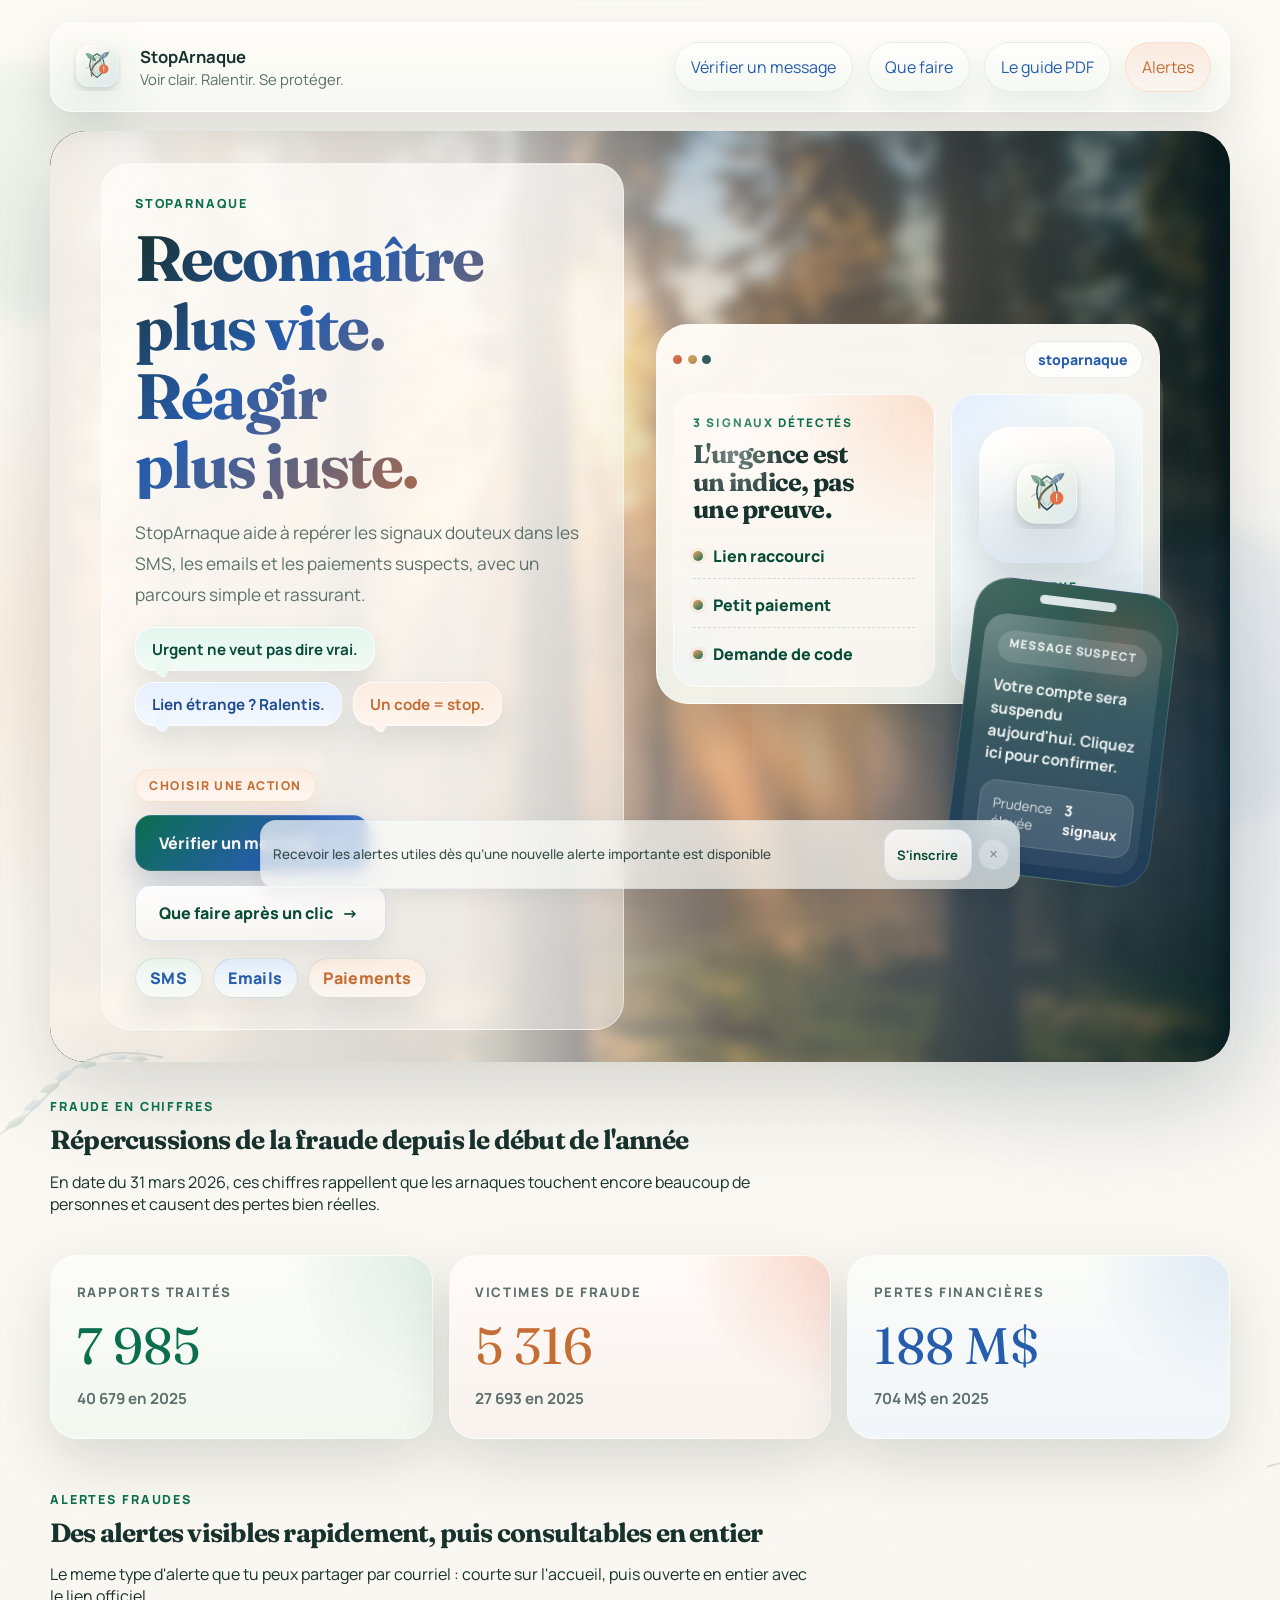
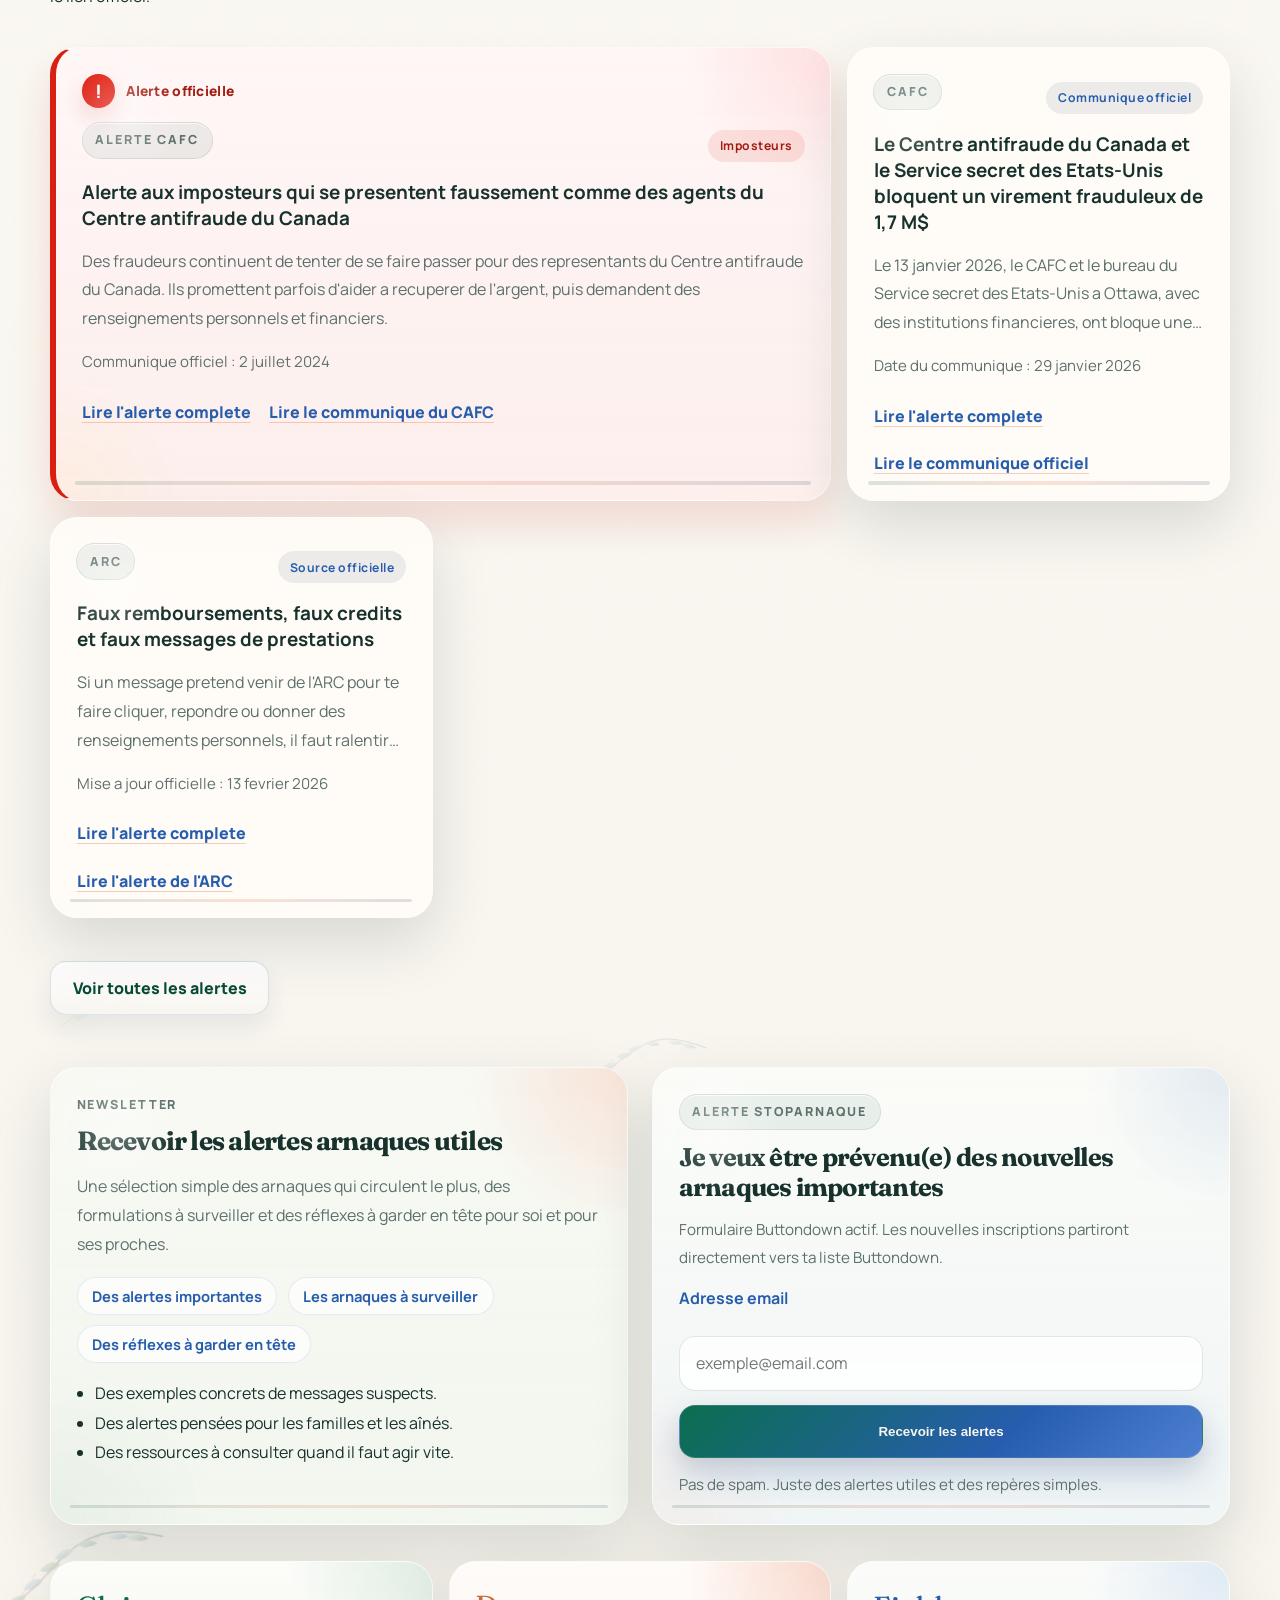
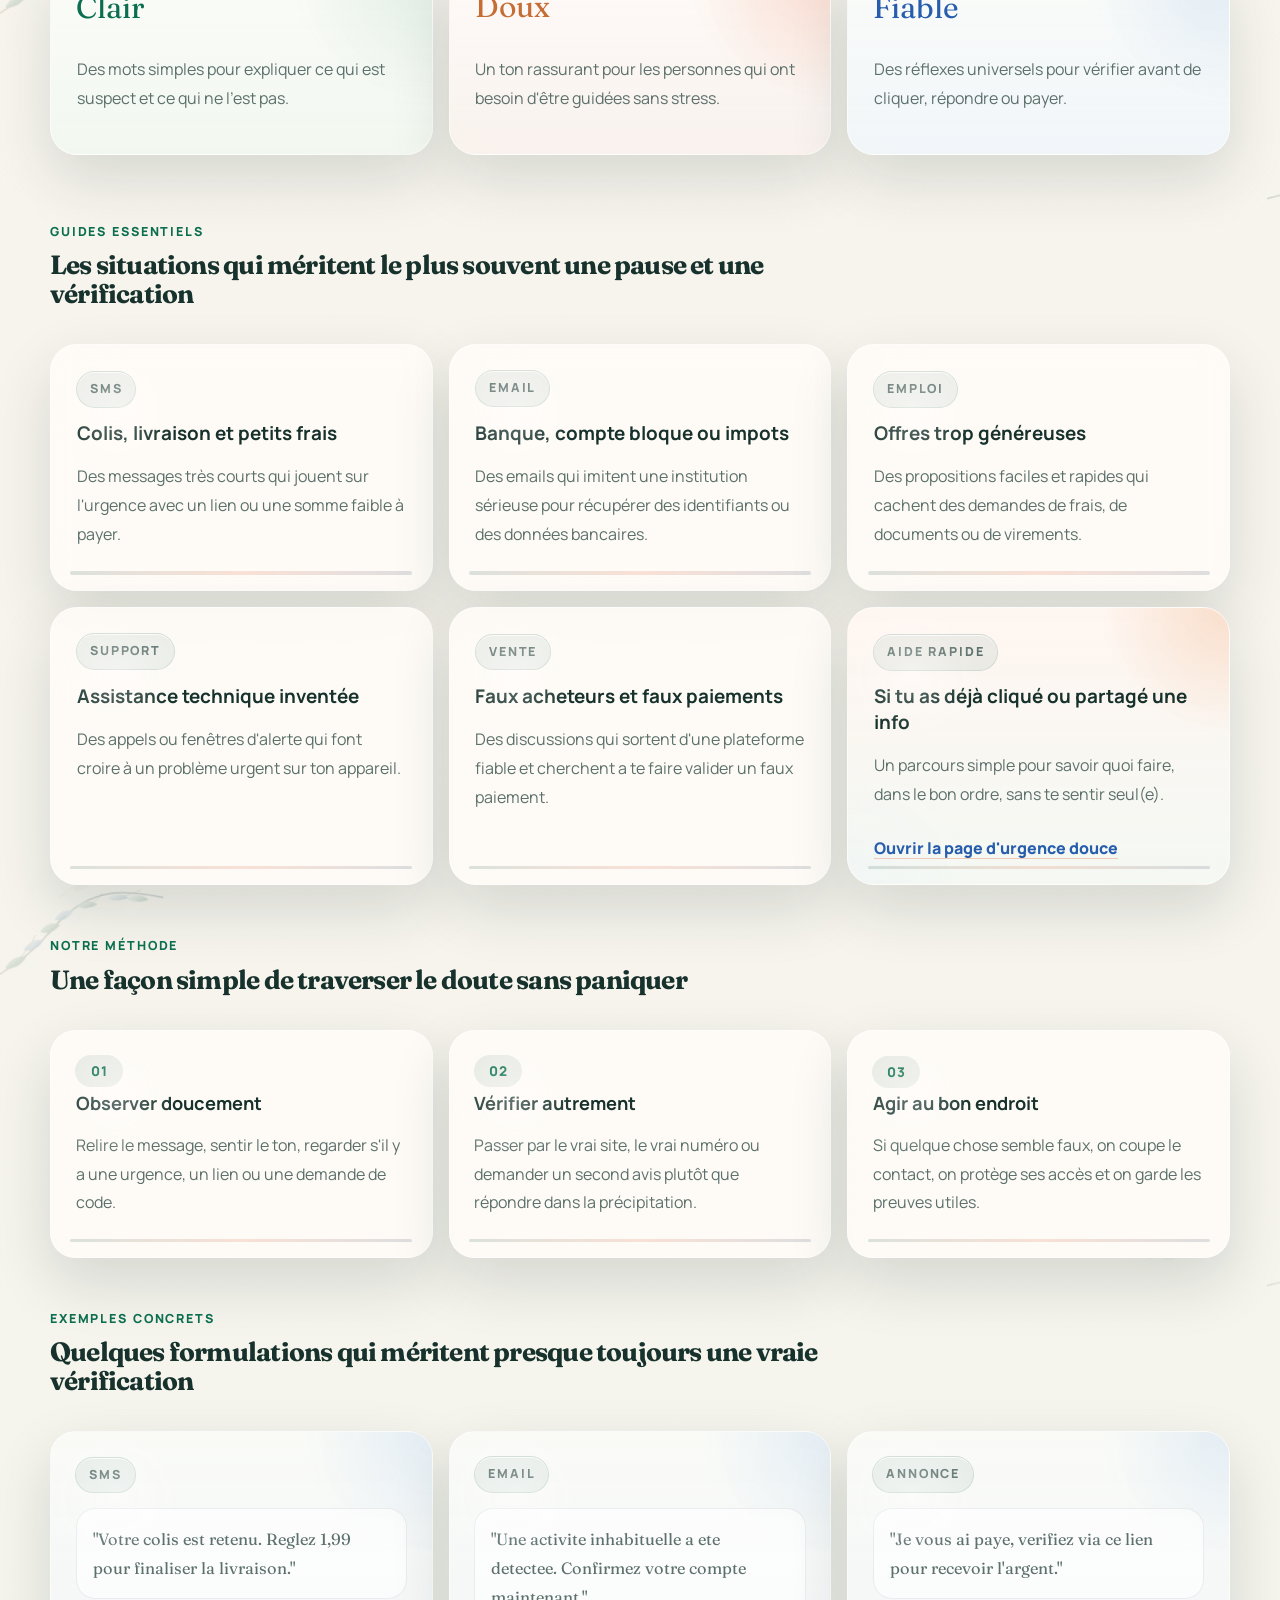
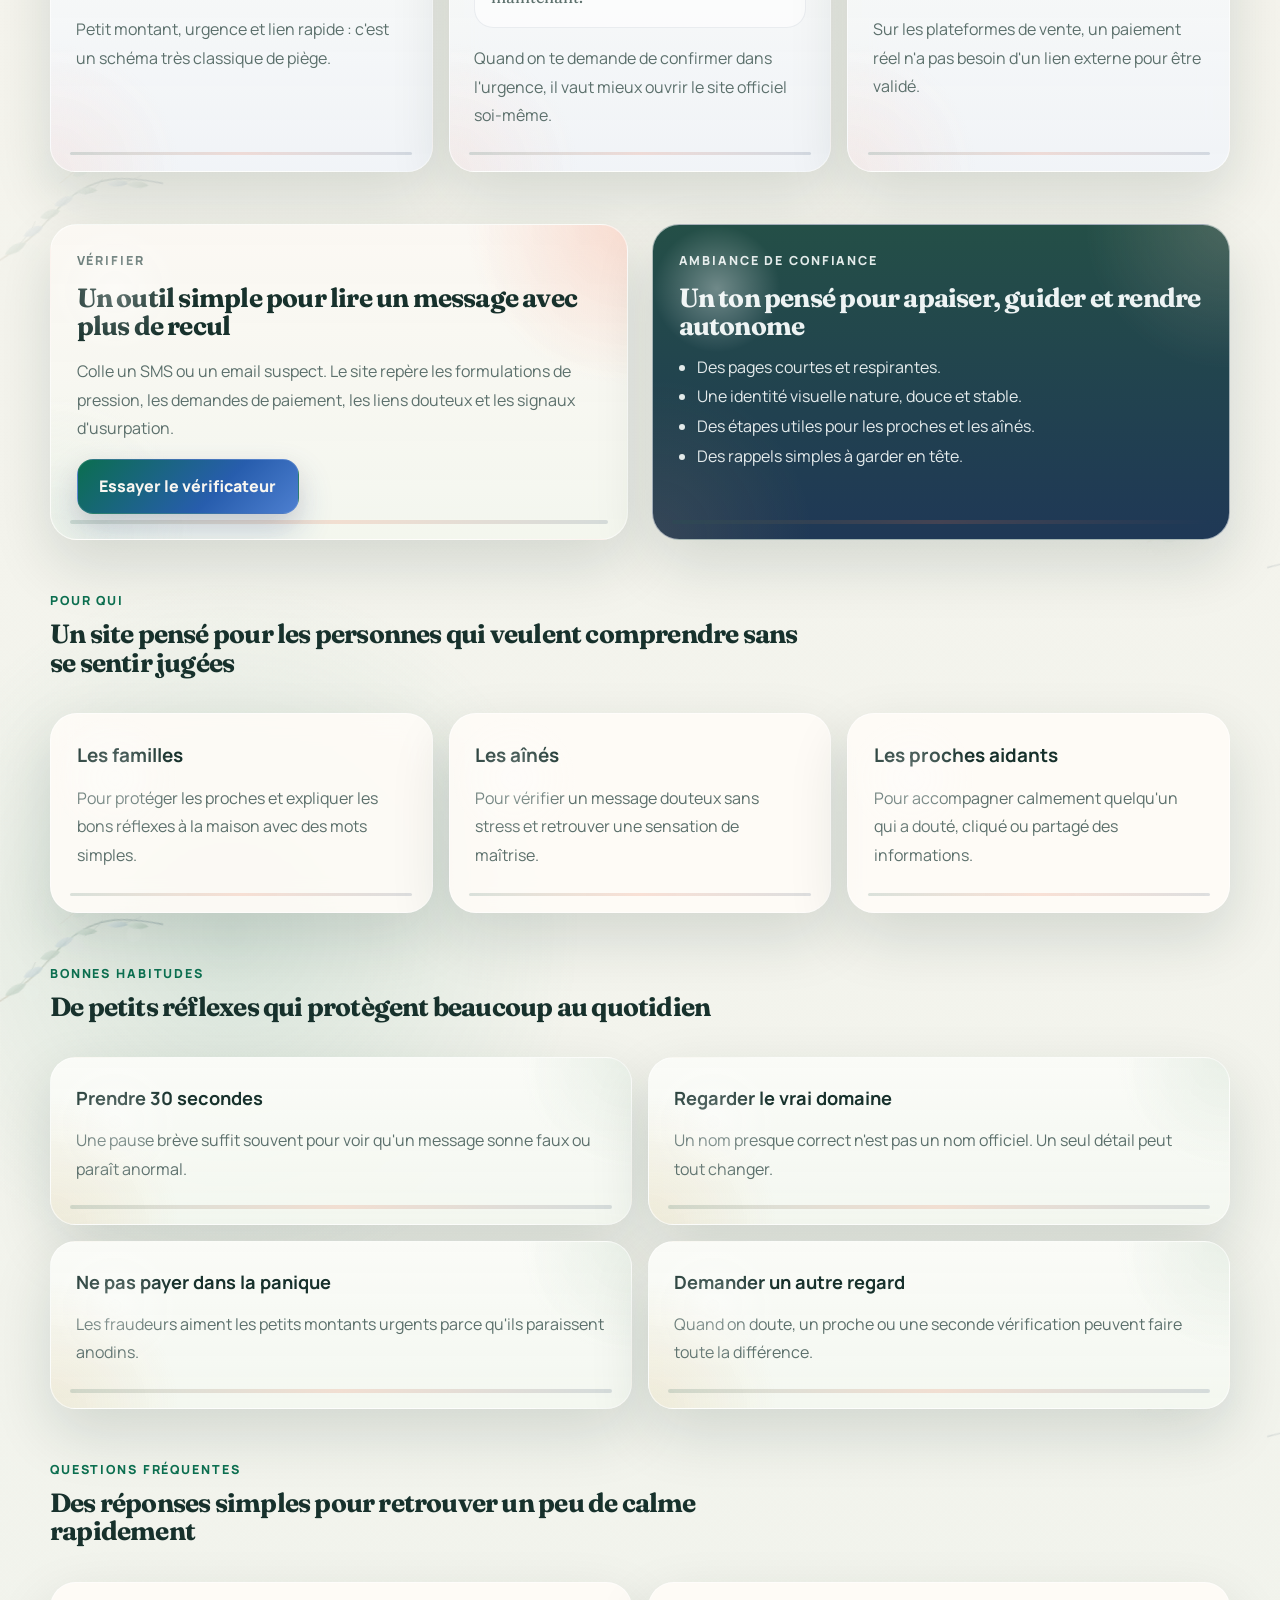
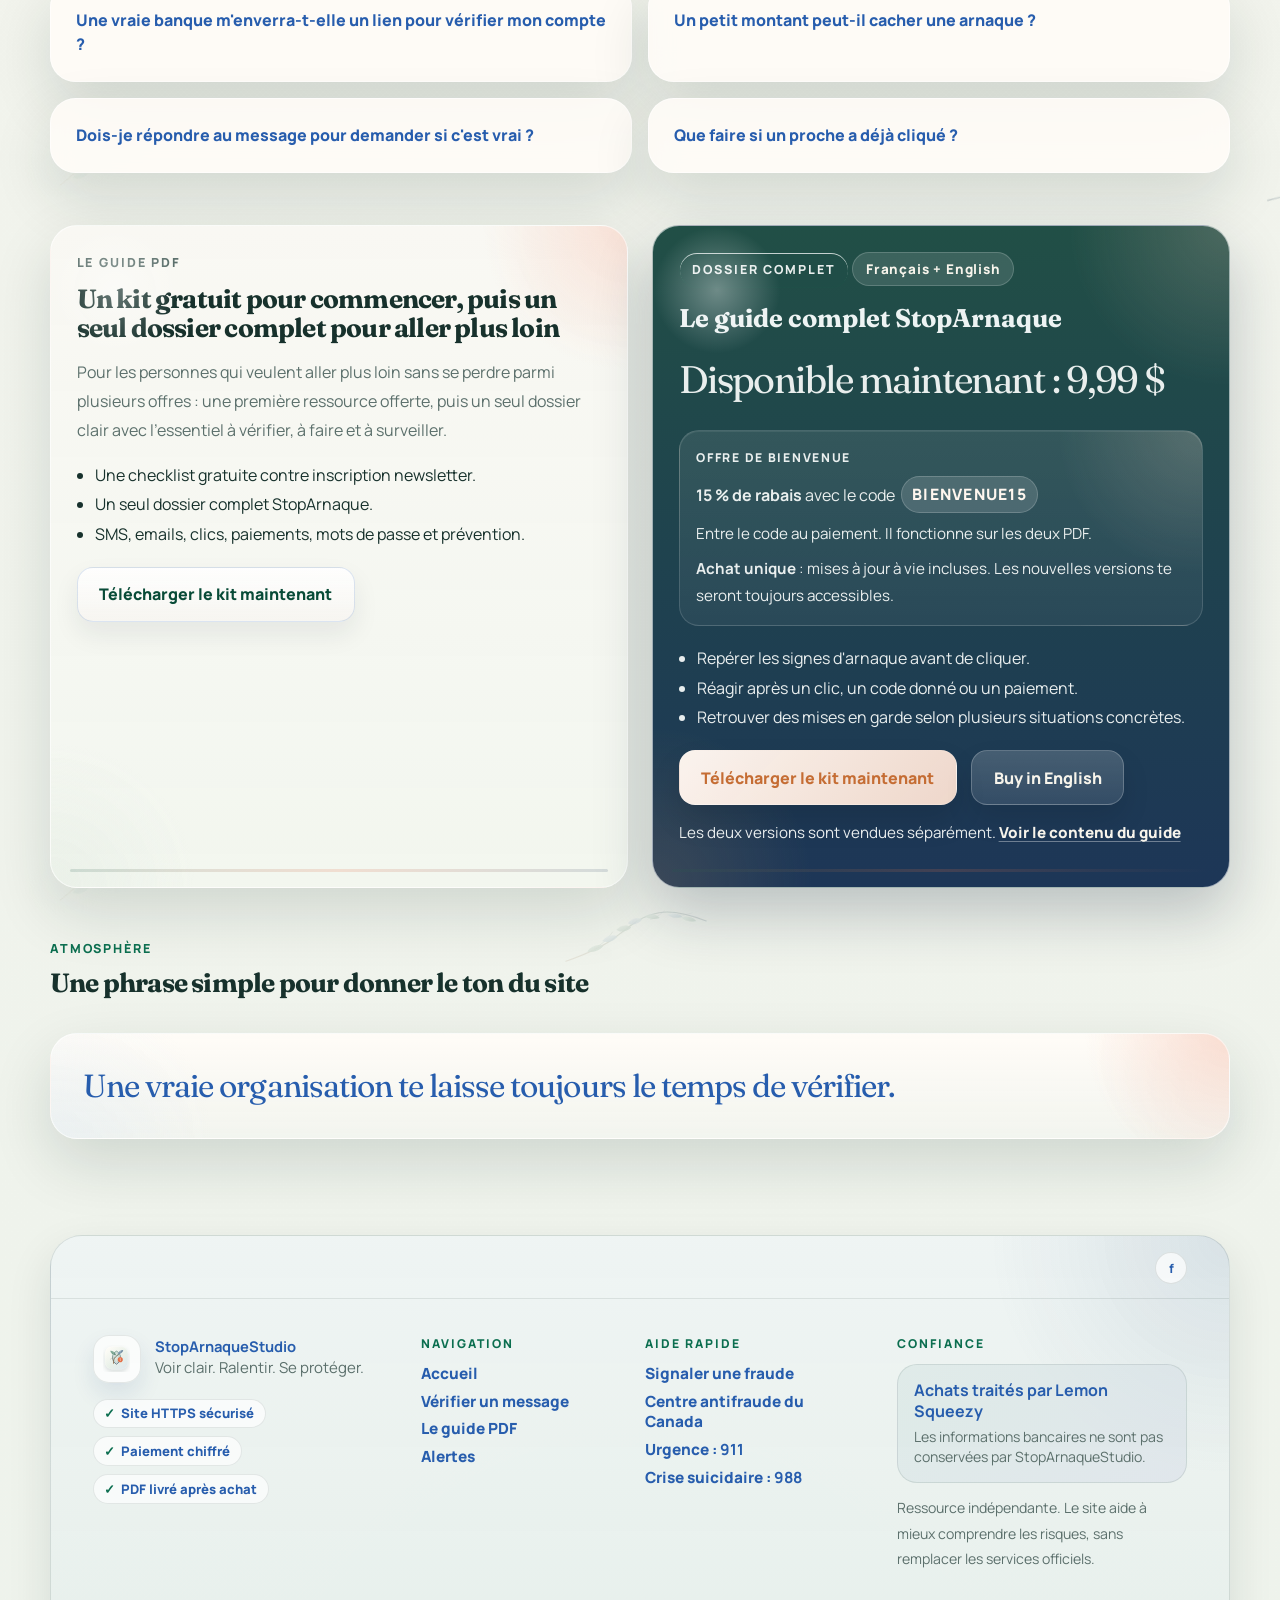
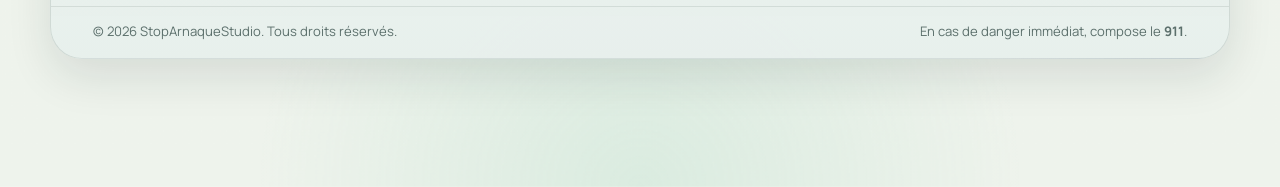
==== commit ff16e79a: "Add files via upload" ====
--- a/index.html
+++ b/index.html
@@ -510,7 +510,7 @@
   <script src="buttondown-config.js"></script>
   <script src="brevo-config.js"></script>
   <script src="alerts-data.js"></script>
-  <script src="script.js"></script>
+  <script src="script.js?v=20260423b"></script>
 </body>
 </html>
 
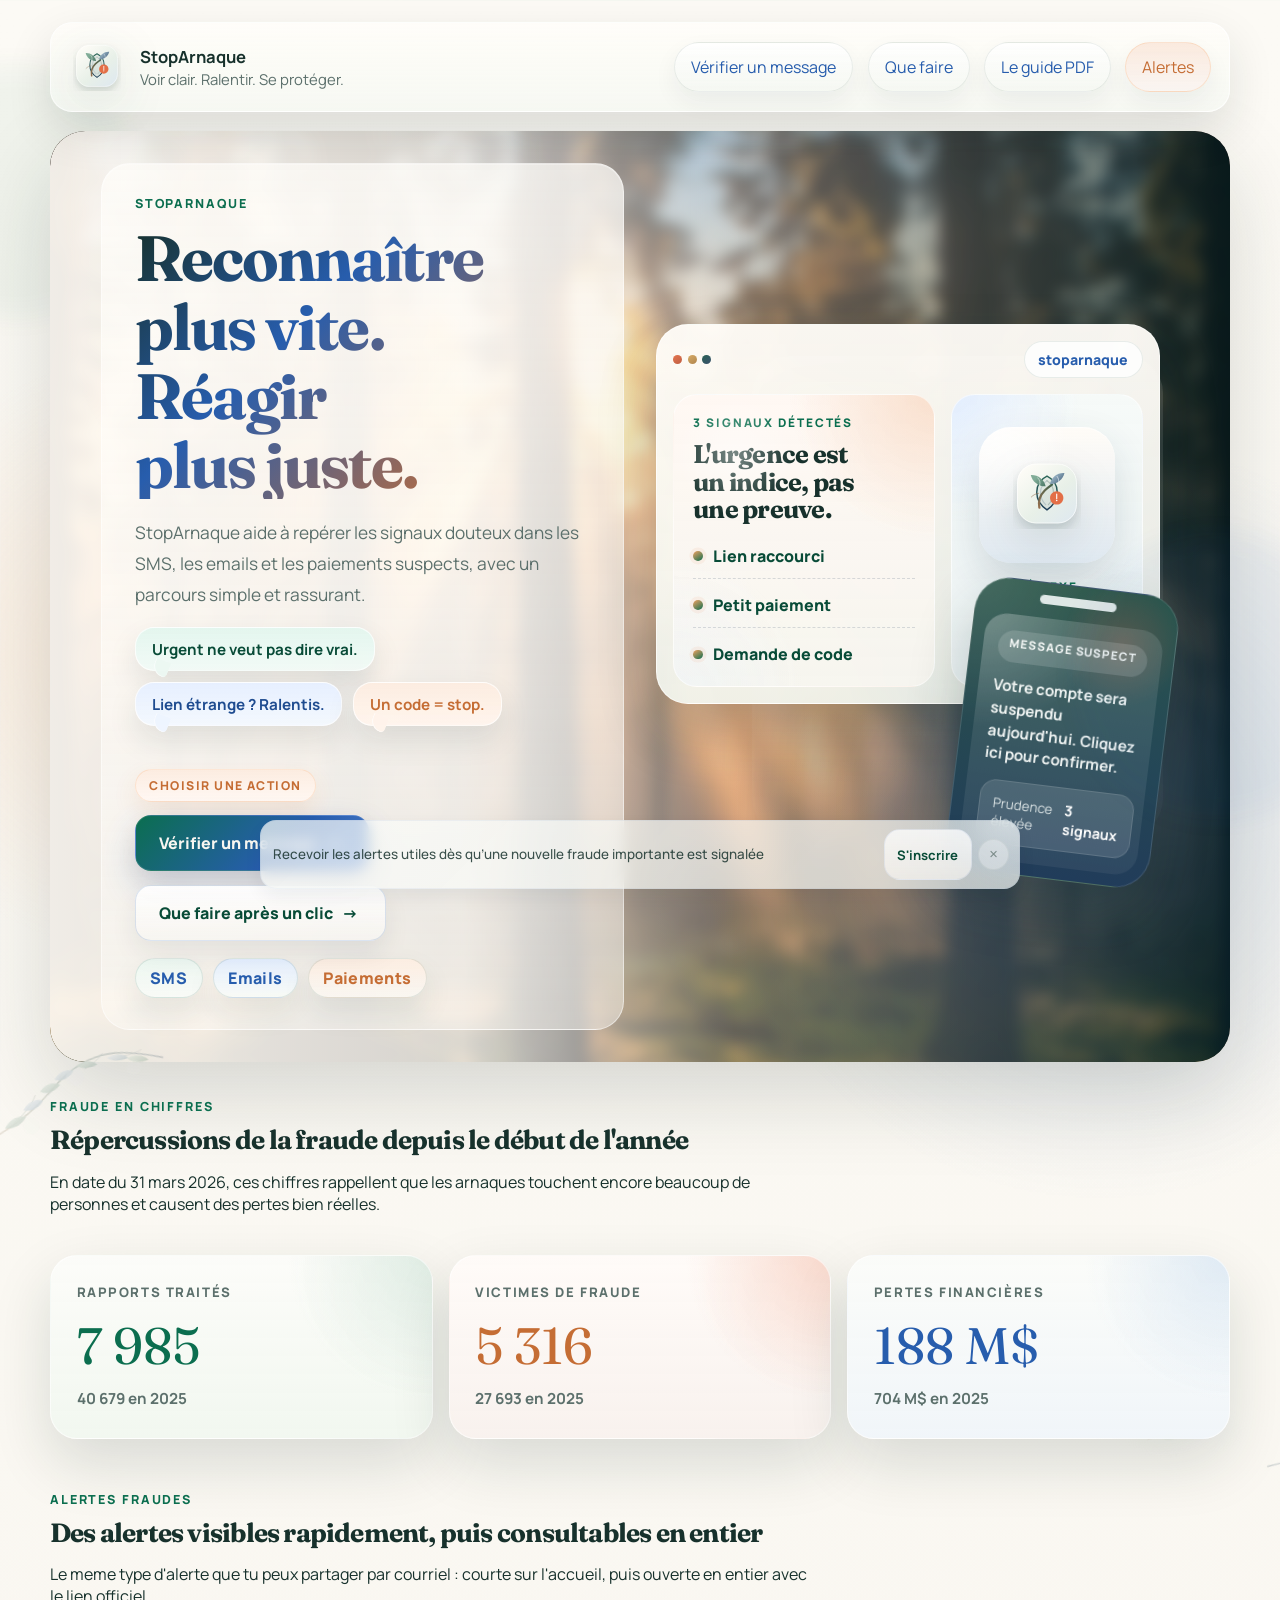
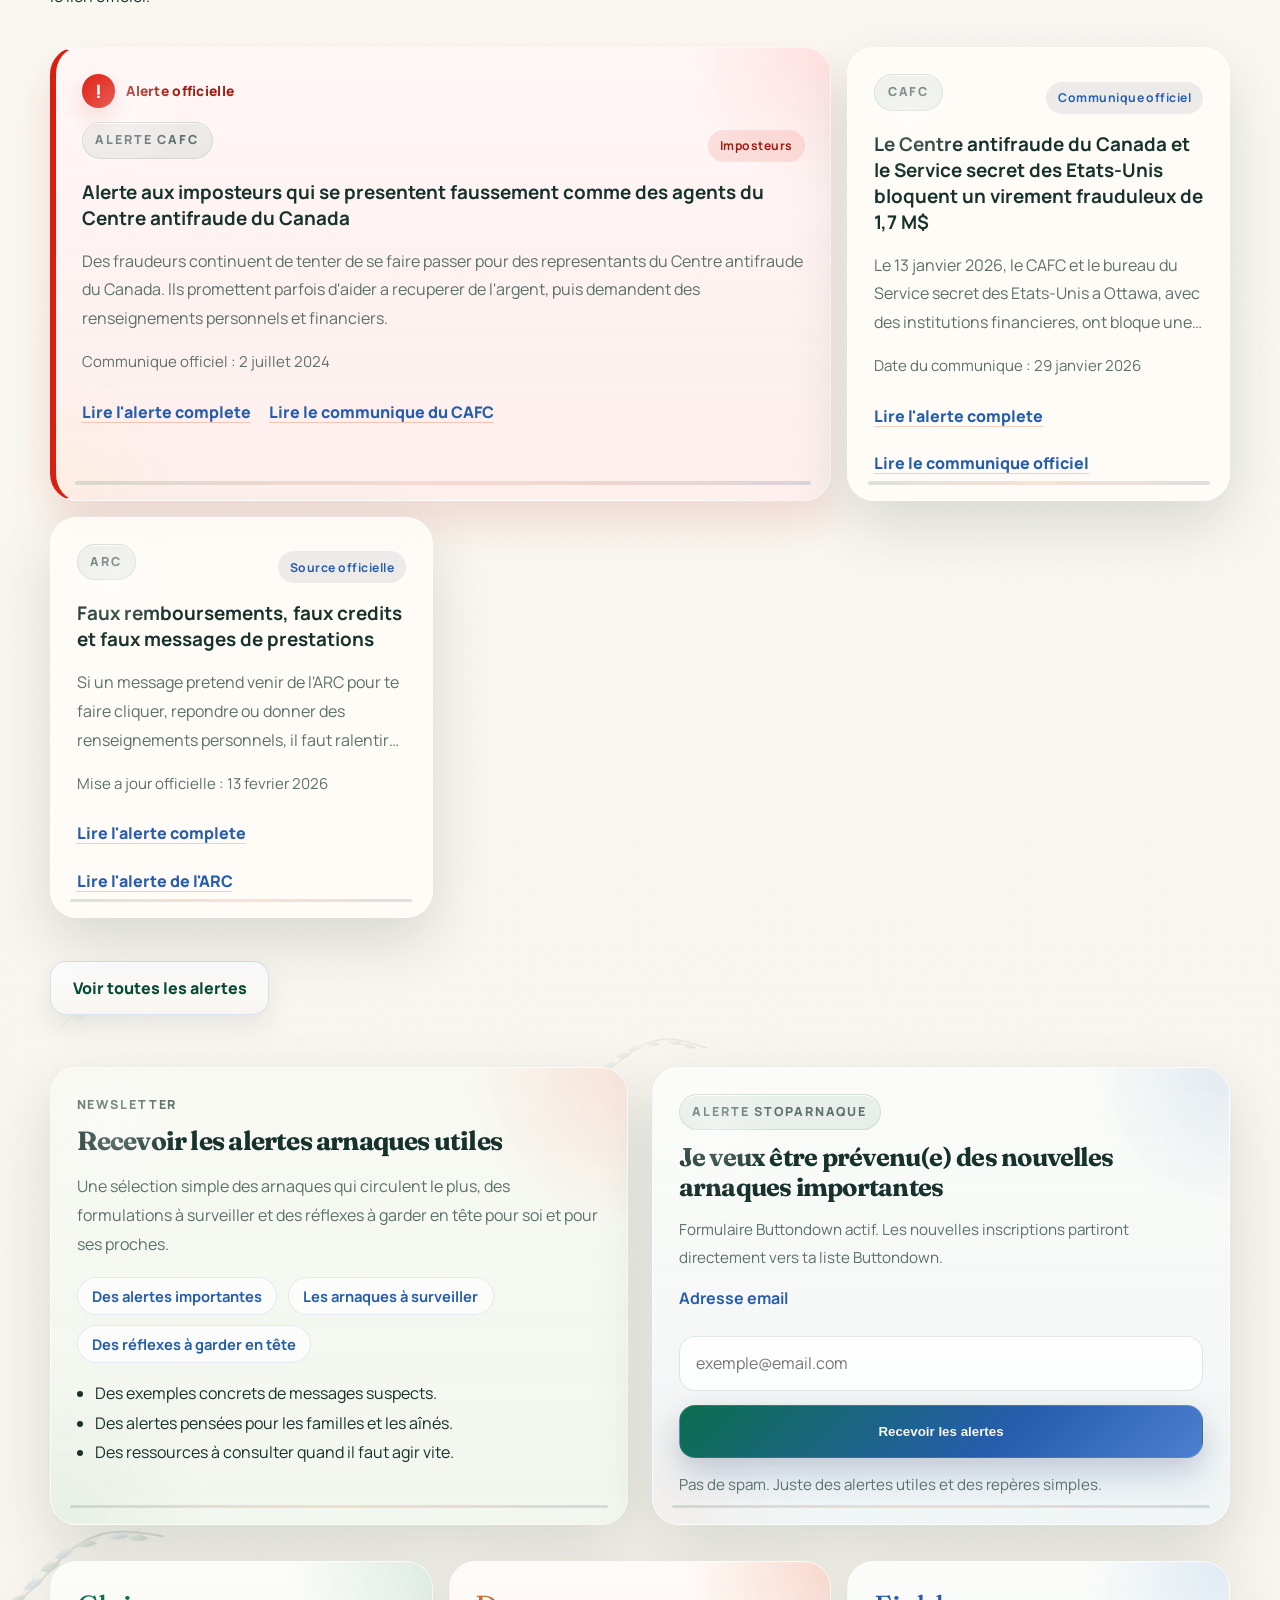
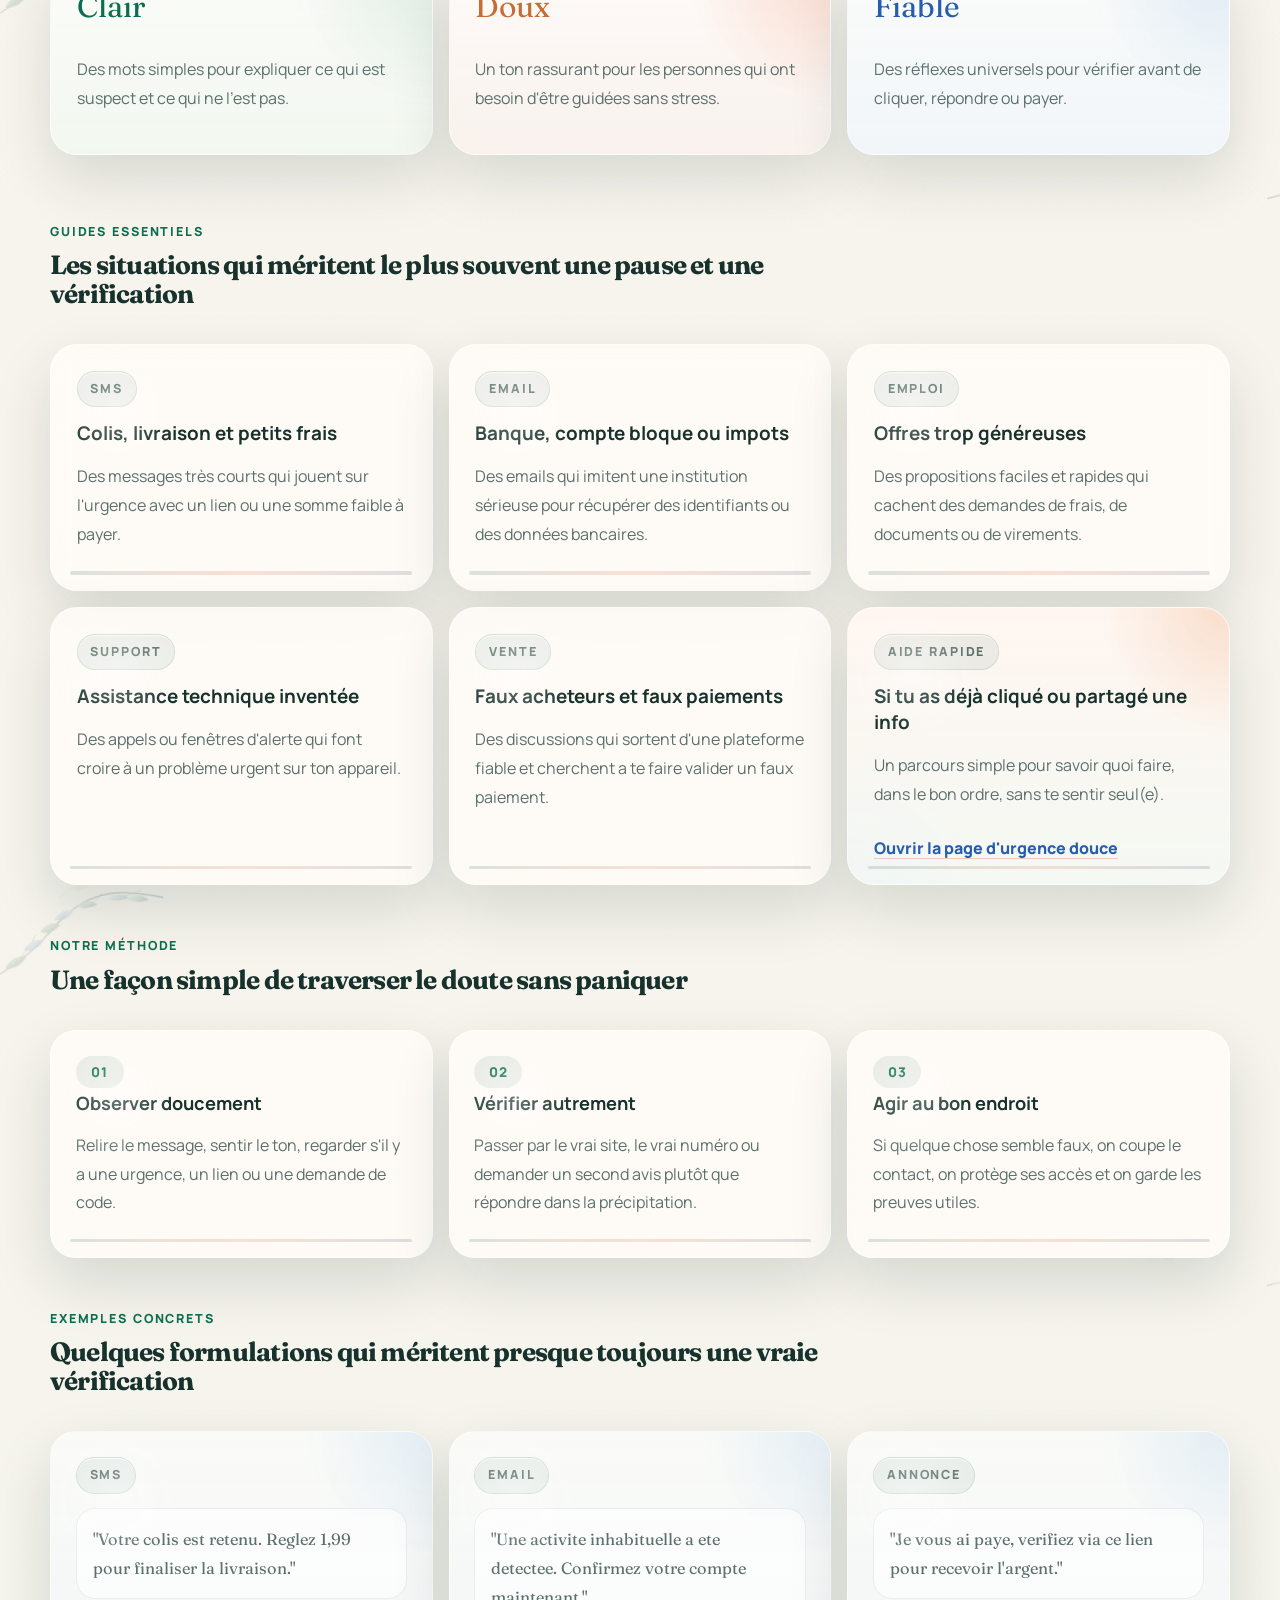
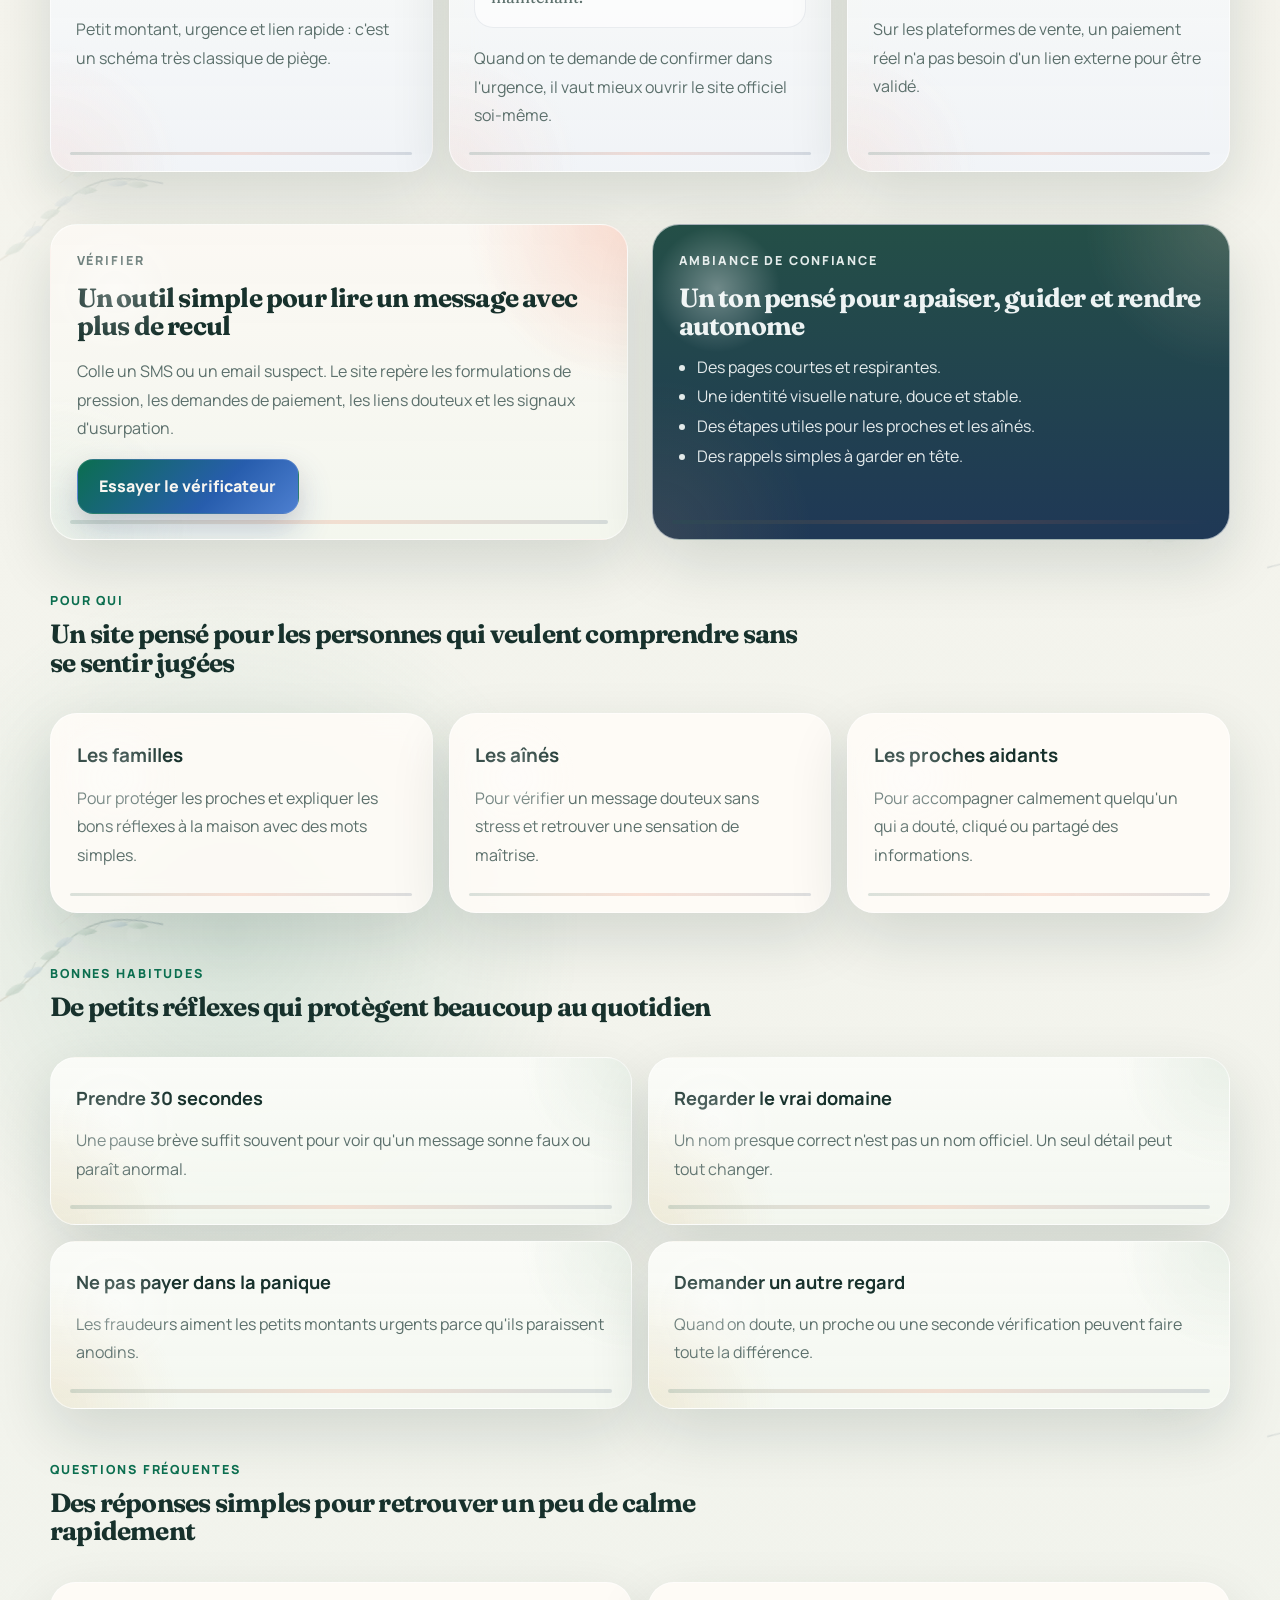
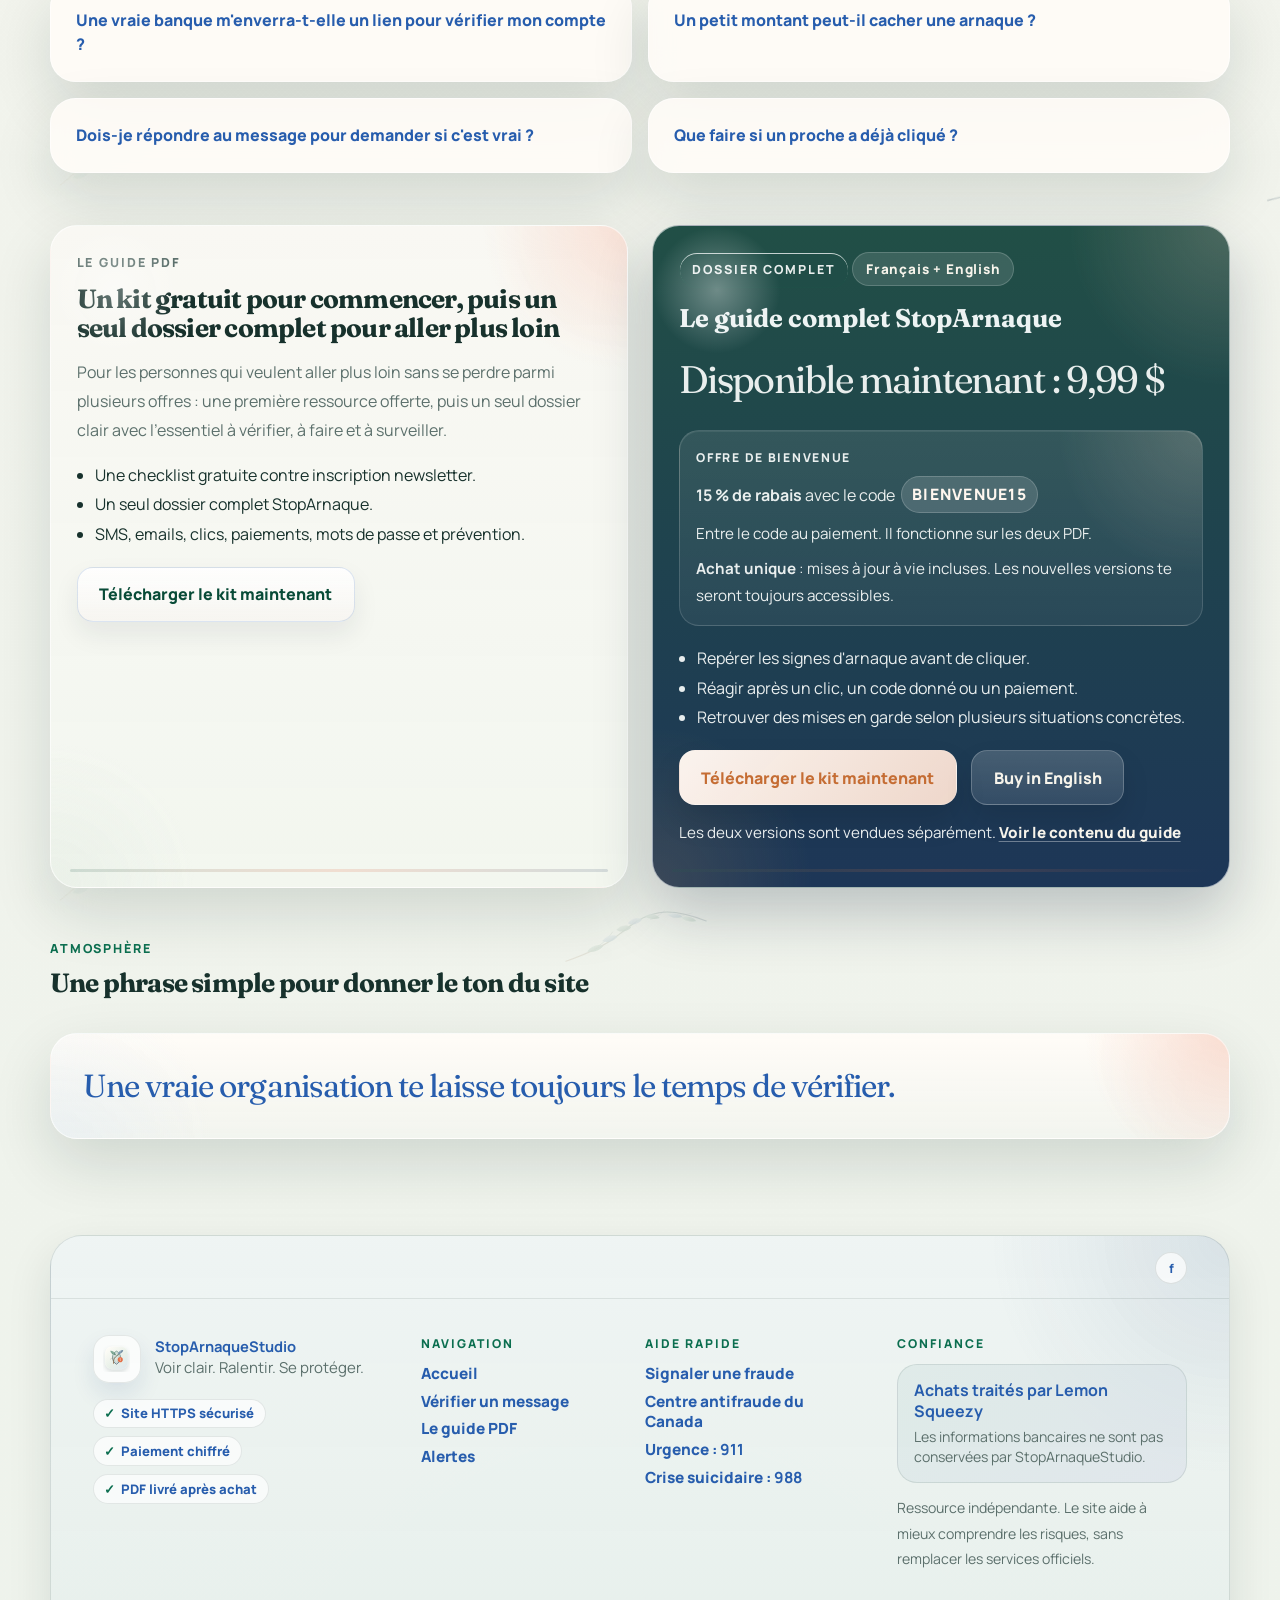
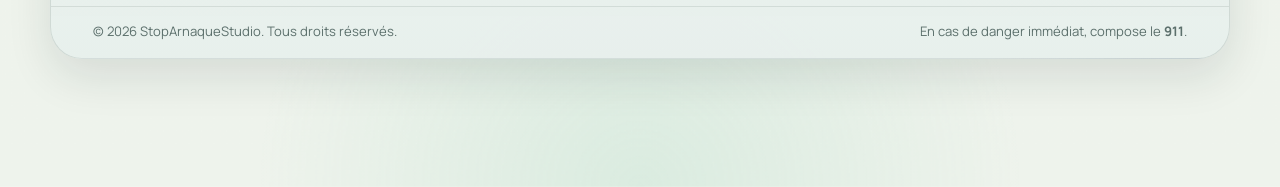
==== commit 7b14159b: "Add files via upload" ====
--- a/index.html
+++ b/index.html
@@ -510,7 +510,7 @@
   <script src="buttondown-config.js"></script>
   <script src="brevo-config.js"></script>
   <script src="alerts-data.js"></script>
-  <script src="script.js?v=20260423b"></script>
+  <script src="script.js?v=20260423d"></script>
 </body>
 </html>
 
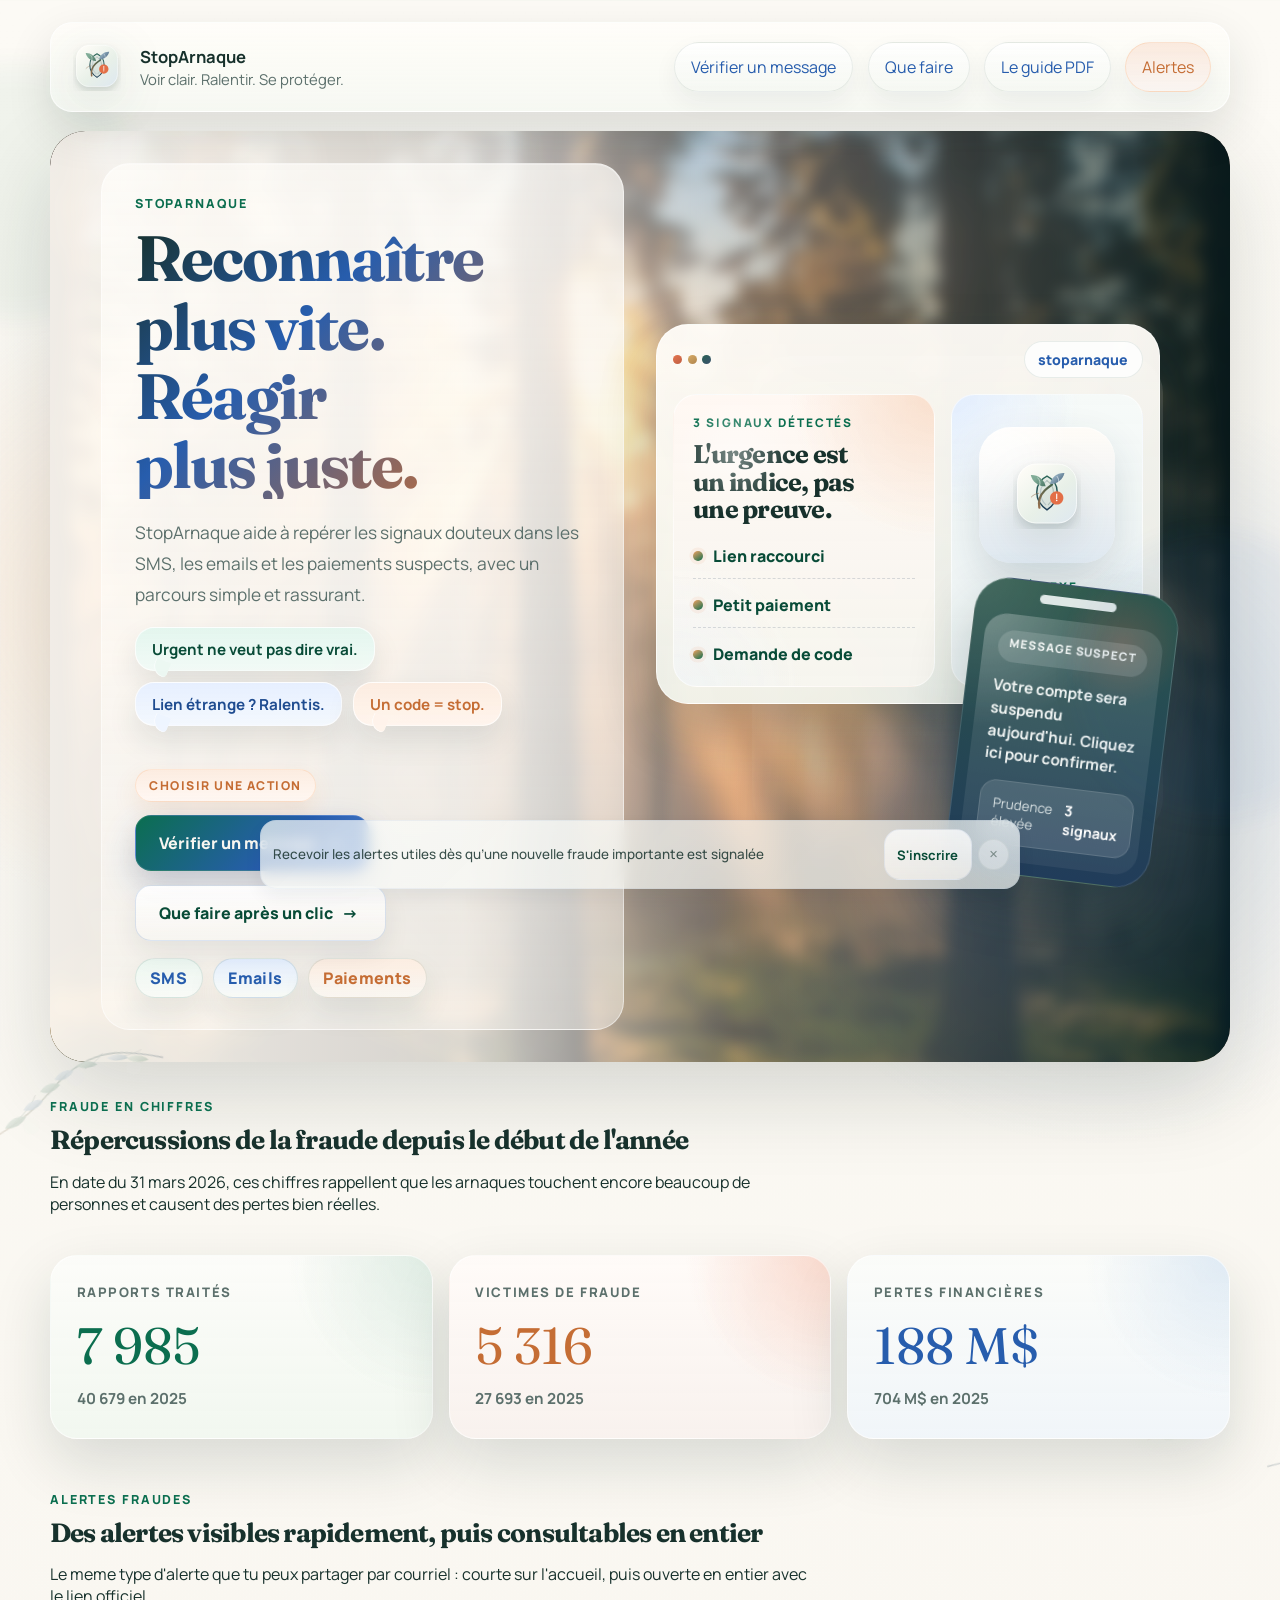
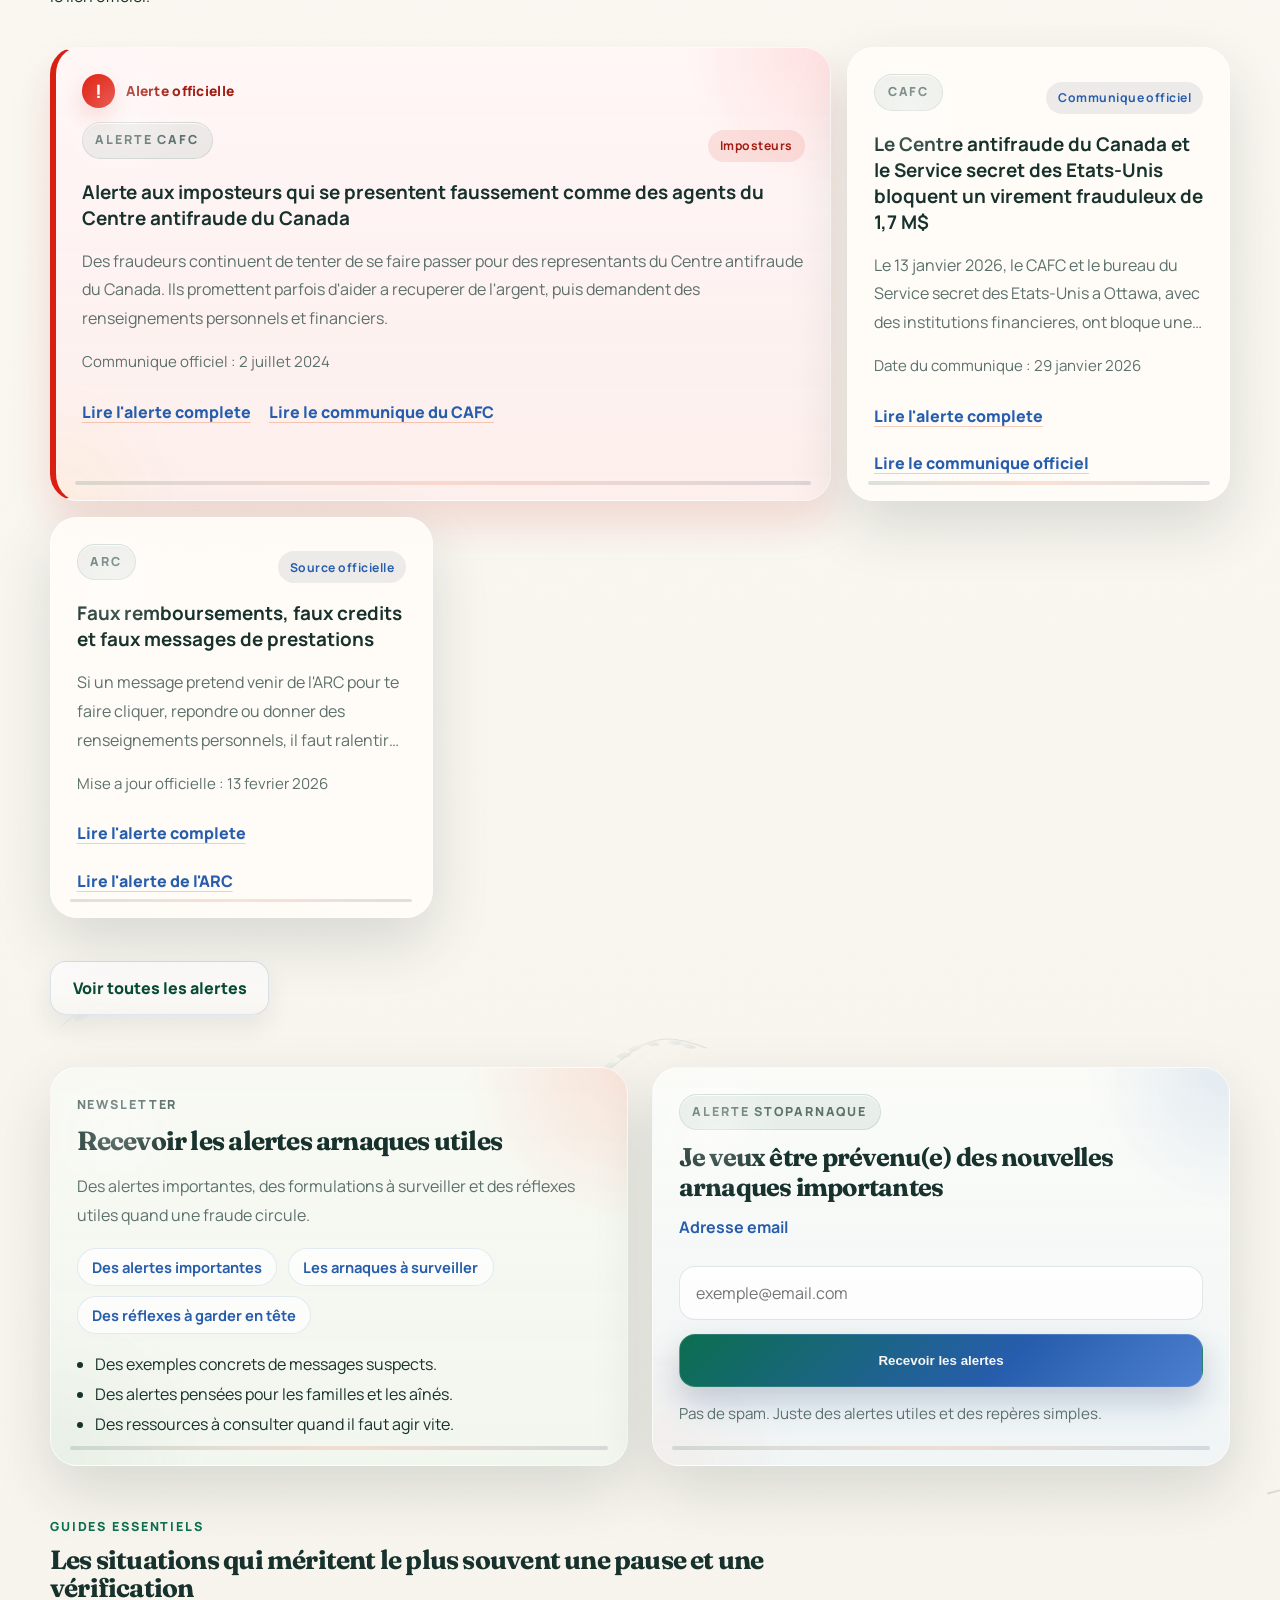
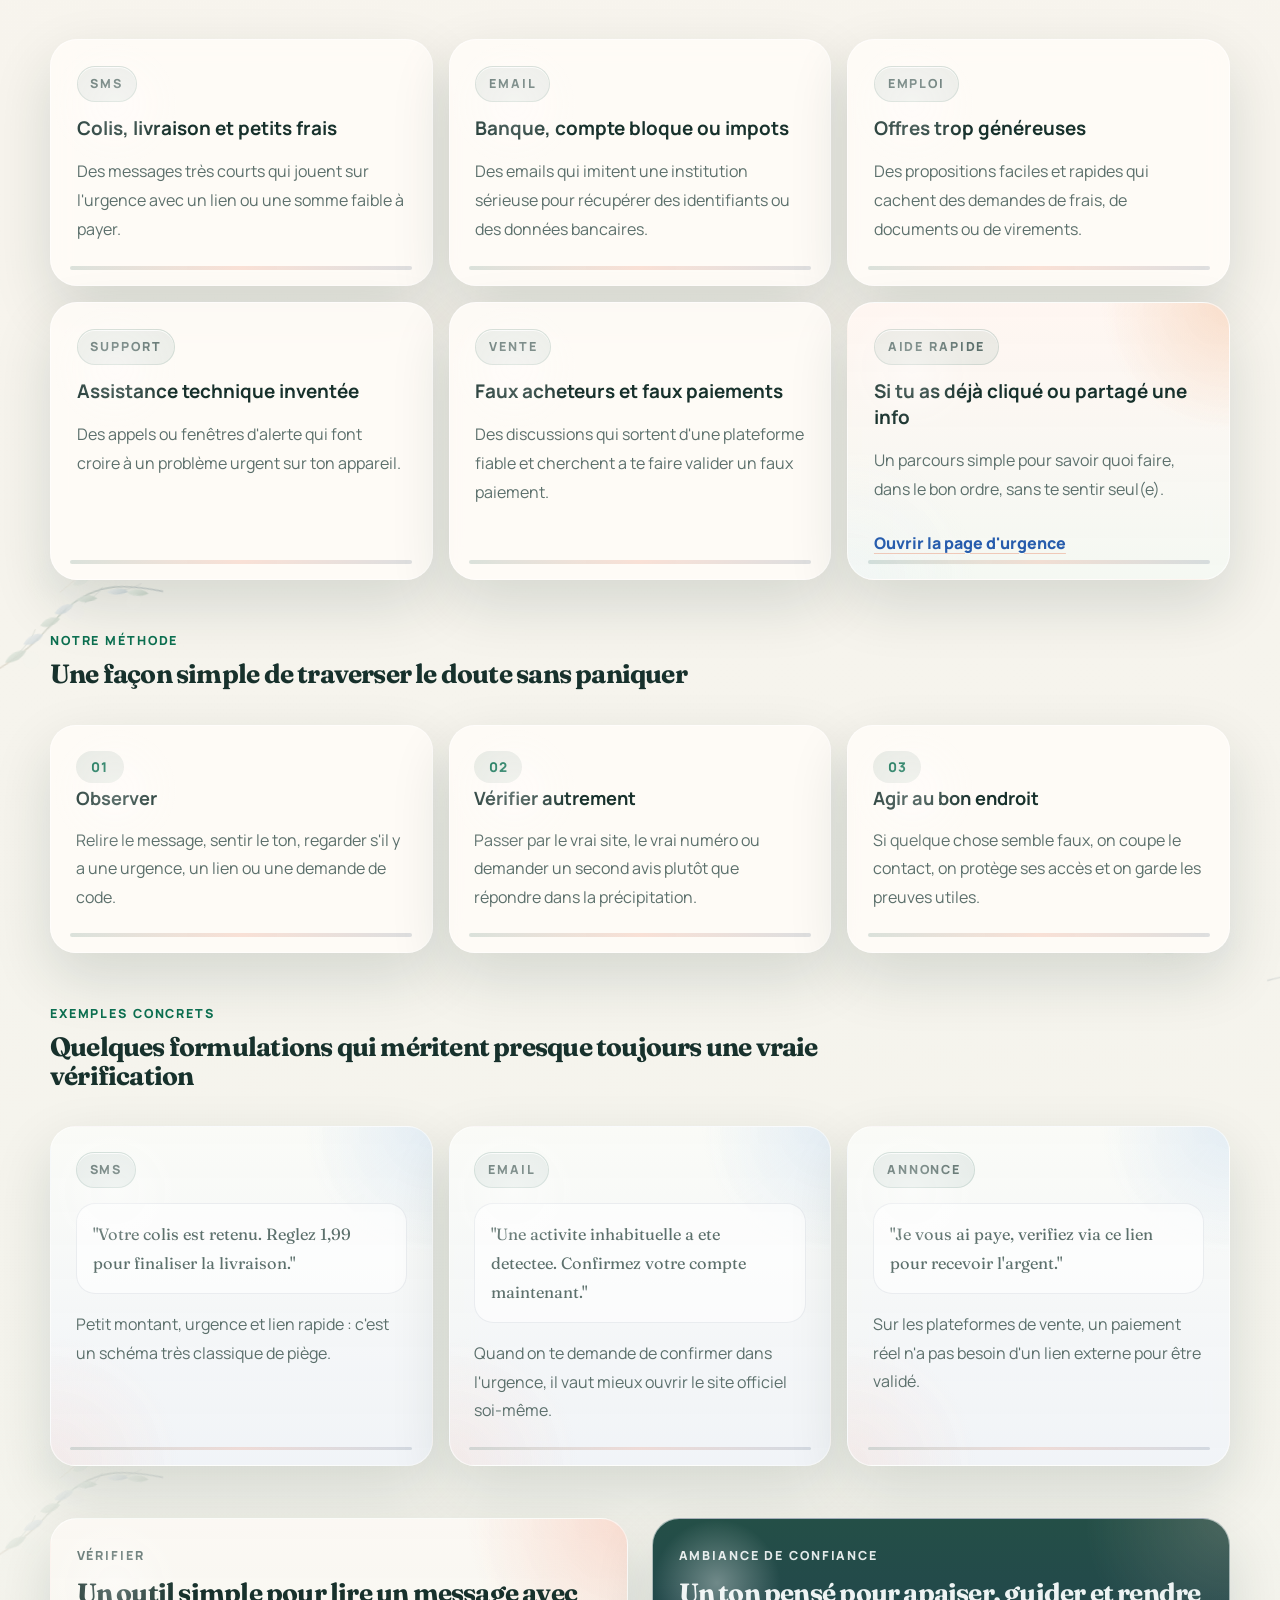
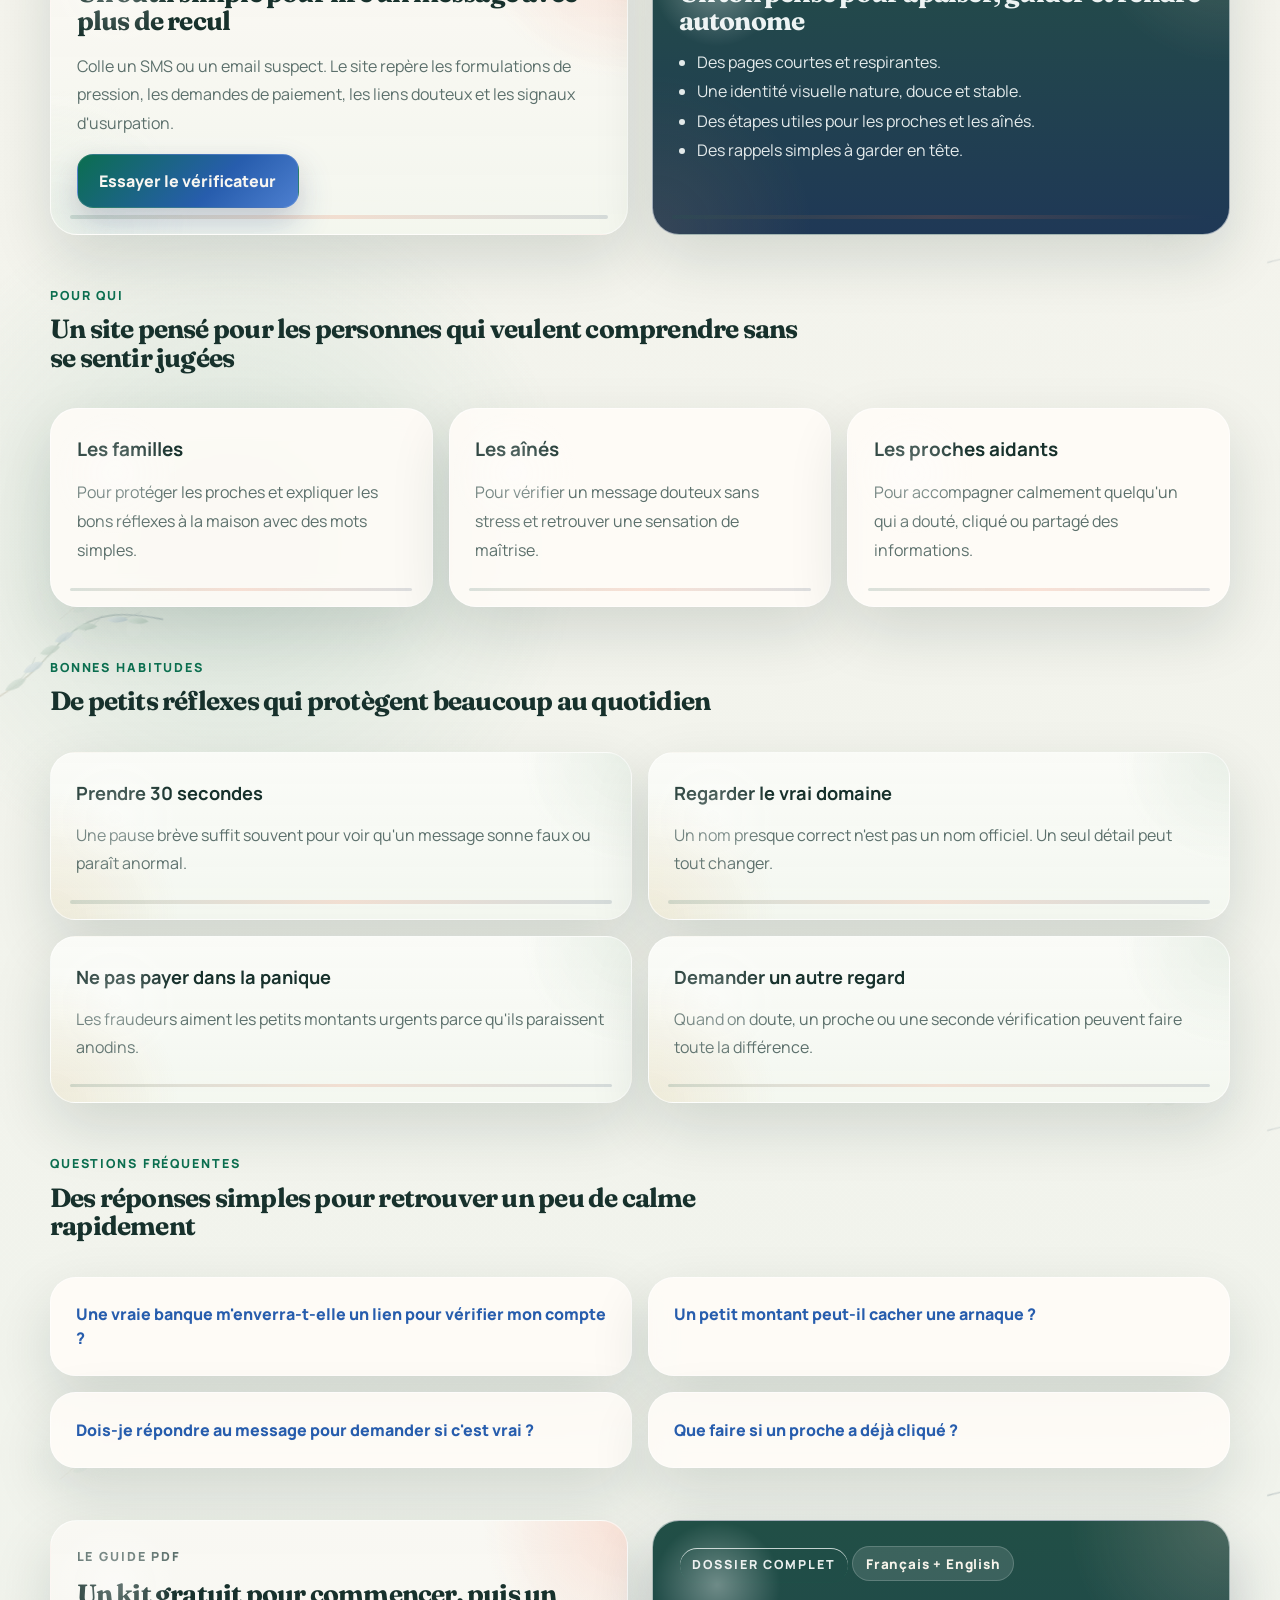
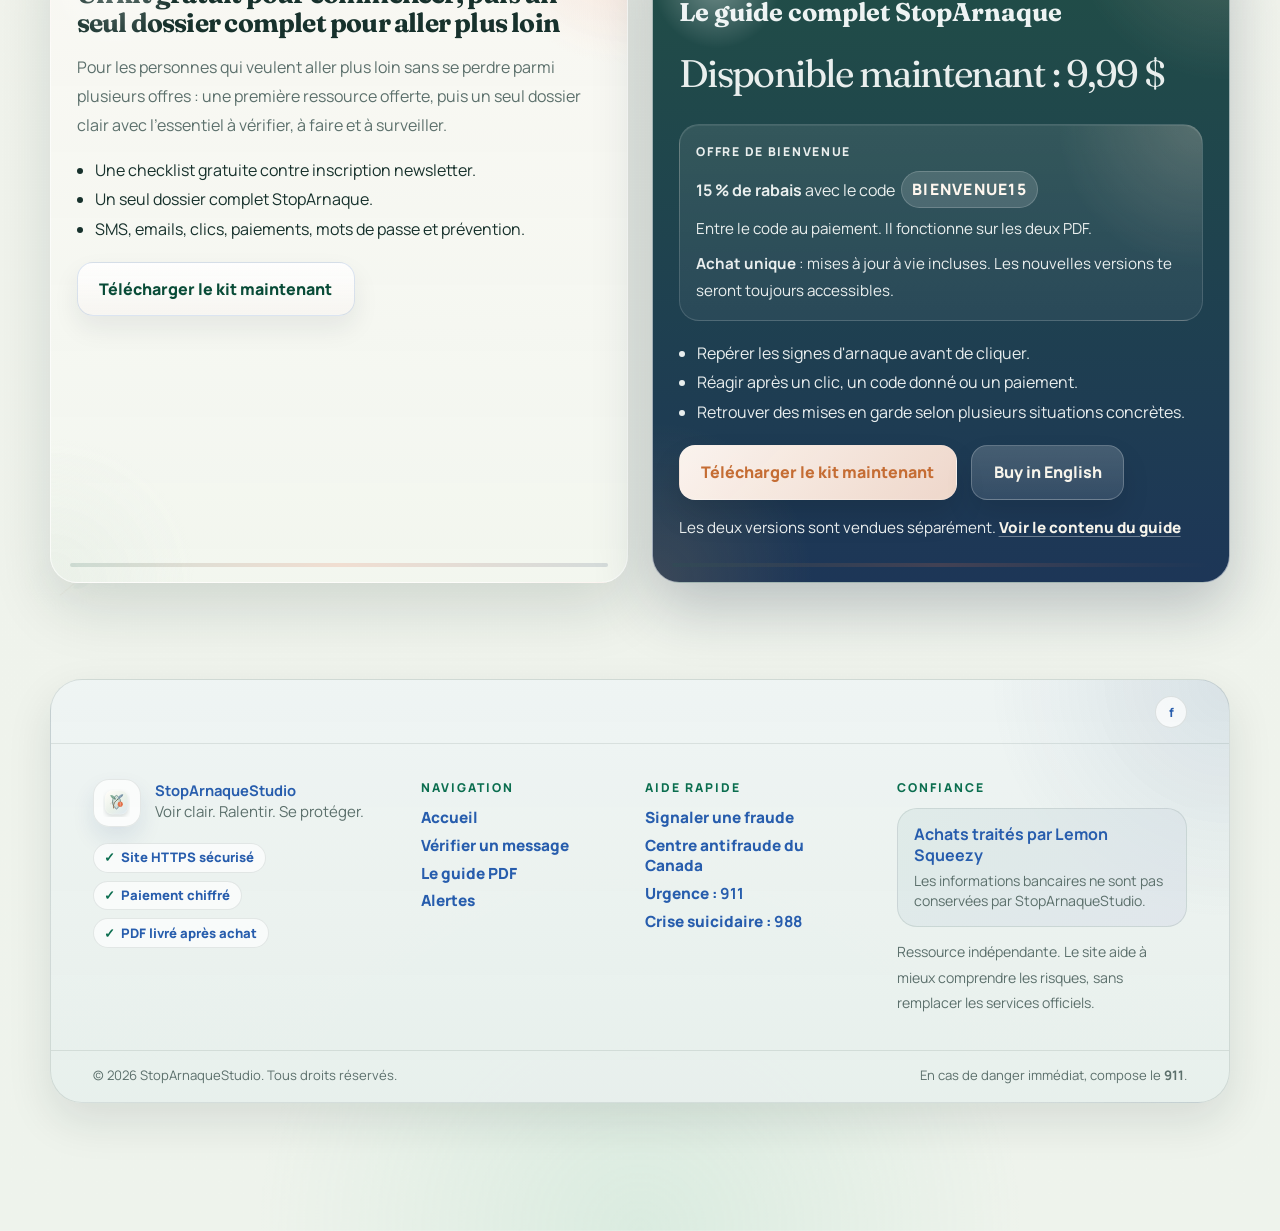
==== commit c19171ef: "Add files via upload" ====
--- a/index.html
+++ b/index.html
@@ -172,7 +172,7 @@
           <p class="eyebrow">Newsletter</p>
           <h2>Recevoir les alertes arnaques utiles</h2>
           <p>
-            Une sélection simple des arnaques qui circulent le plus, des formulations à surveiller et des réflexes à garder en tête pour soi et pour ses proches.
+            Des alertes importantes, des formulations à surveiller et des réflexes utiles quand une fraude circule.
           </p>
           <div class="newsletter-pills" aria-label="Promesses newsletter">
             <span>Des alertes importantes</span>
@@ -188,8 +188,7 @@
         <div class="panel newsletter-panel">
           <p class="card-kicker">Alerte StopArnaque</p>
           <h3>Je veux être prévenu(e) des nouvelles arnaques importantes</h3>
-          <p id="newsletterStatus" class="newsletter-status">Formulaire de démonstration actif. Il passera en inscription réelle dès que Buttondown sera configuré.</p>
-
+          <p id="newsletterStatus" class="newsletter-status" hidden></p>
           <div id="brevoEmbed" class="brevo-embed" hidden>
             <iframe
               id="brevoIframe"
@@ -197,7 +196,6 @@
               title="Formulaire newsletter StopArnaque"
               loading="lazy"
               referrerpolicy="strict-origin-when-cross-origin"></iframe>
-            <p class="newsletter-meta">Le formulaire Brevo est intégré directement ici pour enregistrer les inscriptions réelles.</p>
           </div>
 
           <div id="newsletterFallback" class="newsletter-fallback">
@@ -212,21 +210,6 @@
         </div>
       </section>
 
-      <section class="stats home-stats home-ornament home-ornament-left">
-        <article>
-          <span class="stat-number">Clair</span>
-          <p>Des mots simples pour expliquer ce qui est suspect et ce qui ne l'est pas.</p>
-        </article>
-        <article>
-          <span class="stat-number">Doux</span>
-          <p>Un ton rassurant pour les personnes qui ont besoin d'être guidées sans stress.</p>
-        </article>
-        <article>
-          <span class="stat-number">Fiable</span>
-          <p>Des réflexes universels pour vérifier avant de cliquer, répondre ou payer.</p>
-        </article>
-      </section>
-
       <section class="section home-section home-ornament home-ornament-right" id="guides">
         <div class="section-heading">
           <p class="eyebrow">Guides essentiels</p>
@@ -262,7 +245,7 @@
             <p class="card-tag">Aide rapide</p>
             <h3>Si tu as déjà cliqué ou partagé une info</h3>
             <p>Un parcours simple pour savoir quoi faire, dans le bon ordre, sans te sentir seul(e).</p>
-            <a class="text-link" href="agir.html">Ouvrir la page d'urgence douce</a>
+            <a class="text-link" href="agir.html">Ouvrir la page d'urgence</a>
           </article>
         </div>
       </section>
@@ -275,7 +258,7 @@
         <div class="method-grid">
           <article class="method-card">
             <span class="method-step">01</span>
-            <h3>Observer doucement</h3>
+            <h3>Observer</h3>
             <p>Relire le message, sentir le ton, regarder s'il y a une urgence, un lien ou une demande de code.</p>
           </article>
           <article class="method-card">
@@ -445,15 +428,6 @@
         </div>
       </section>
 
-      <section class="section roadmap home-section home-ornament home-ornament-center">
-        <div class="section-heading">
-          <p class="eyebrow">Atmosphère</p>
-          <h2>Une phrase simple pour donner le ton du site</h2>
-        </div>
-        <div class="quote-card">
-          <p>Une vraie organisation te laisse toujours le temps de vérifier.</p>
-        </div>
-      </section>
     </main>
 
     <footer class="footer trust-footer footer-compact">
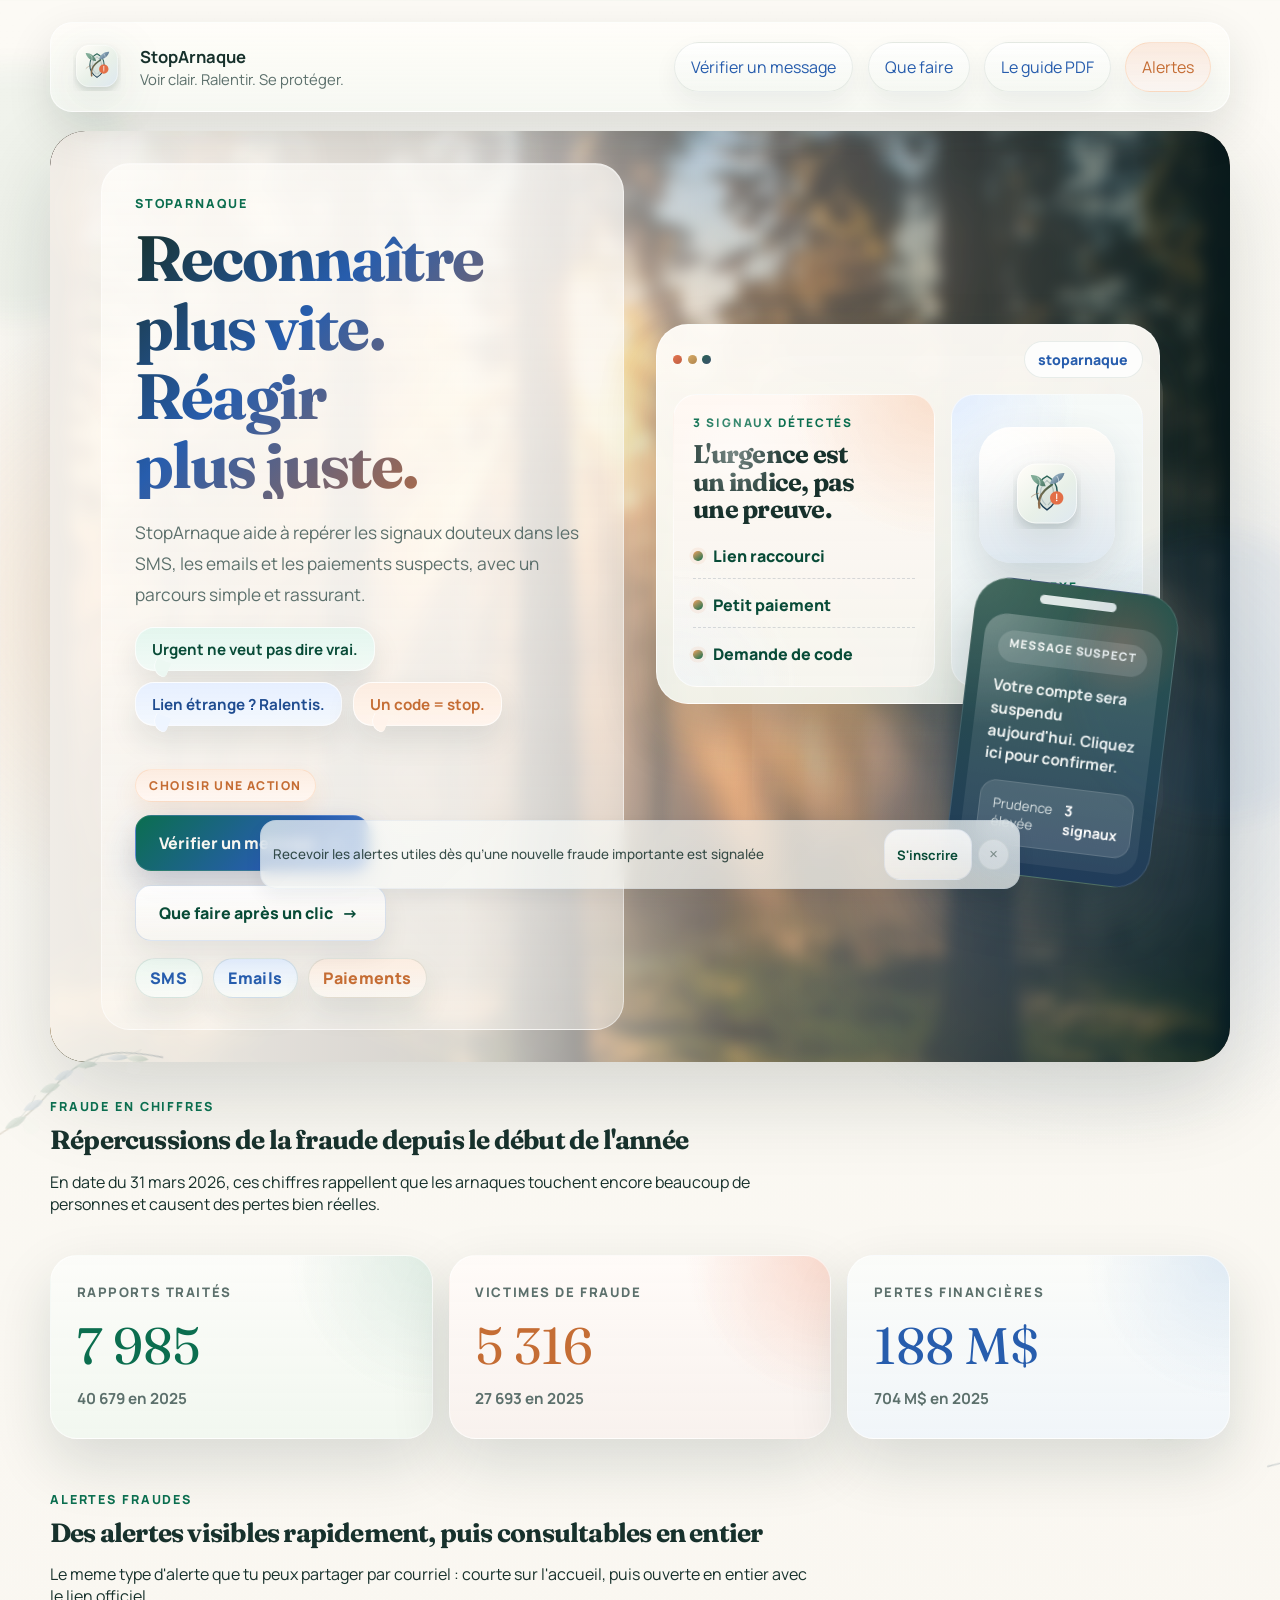
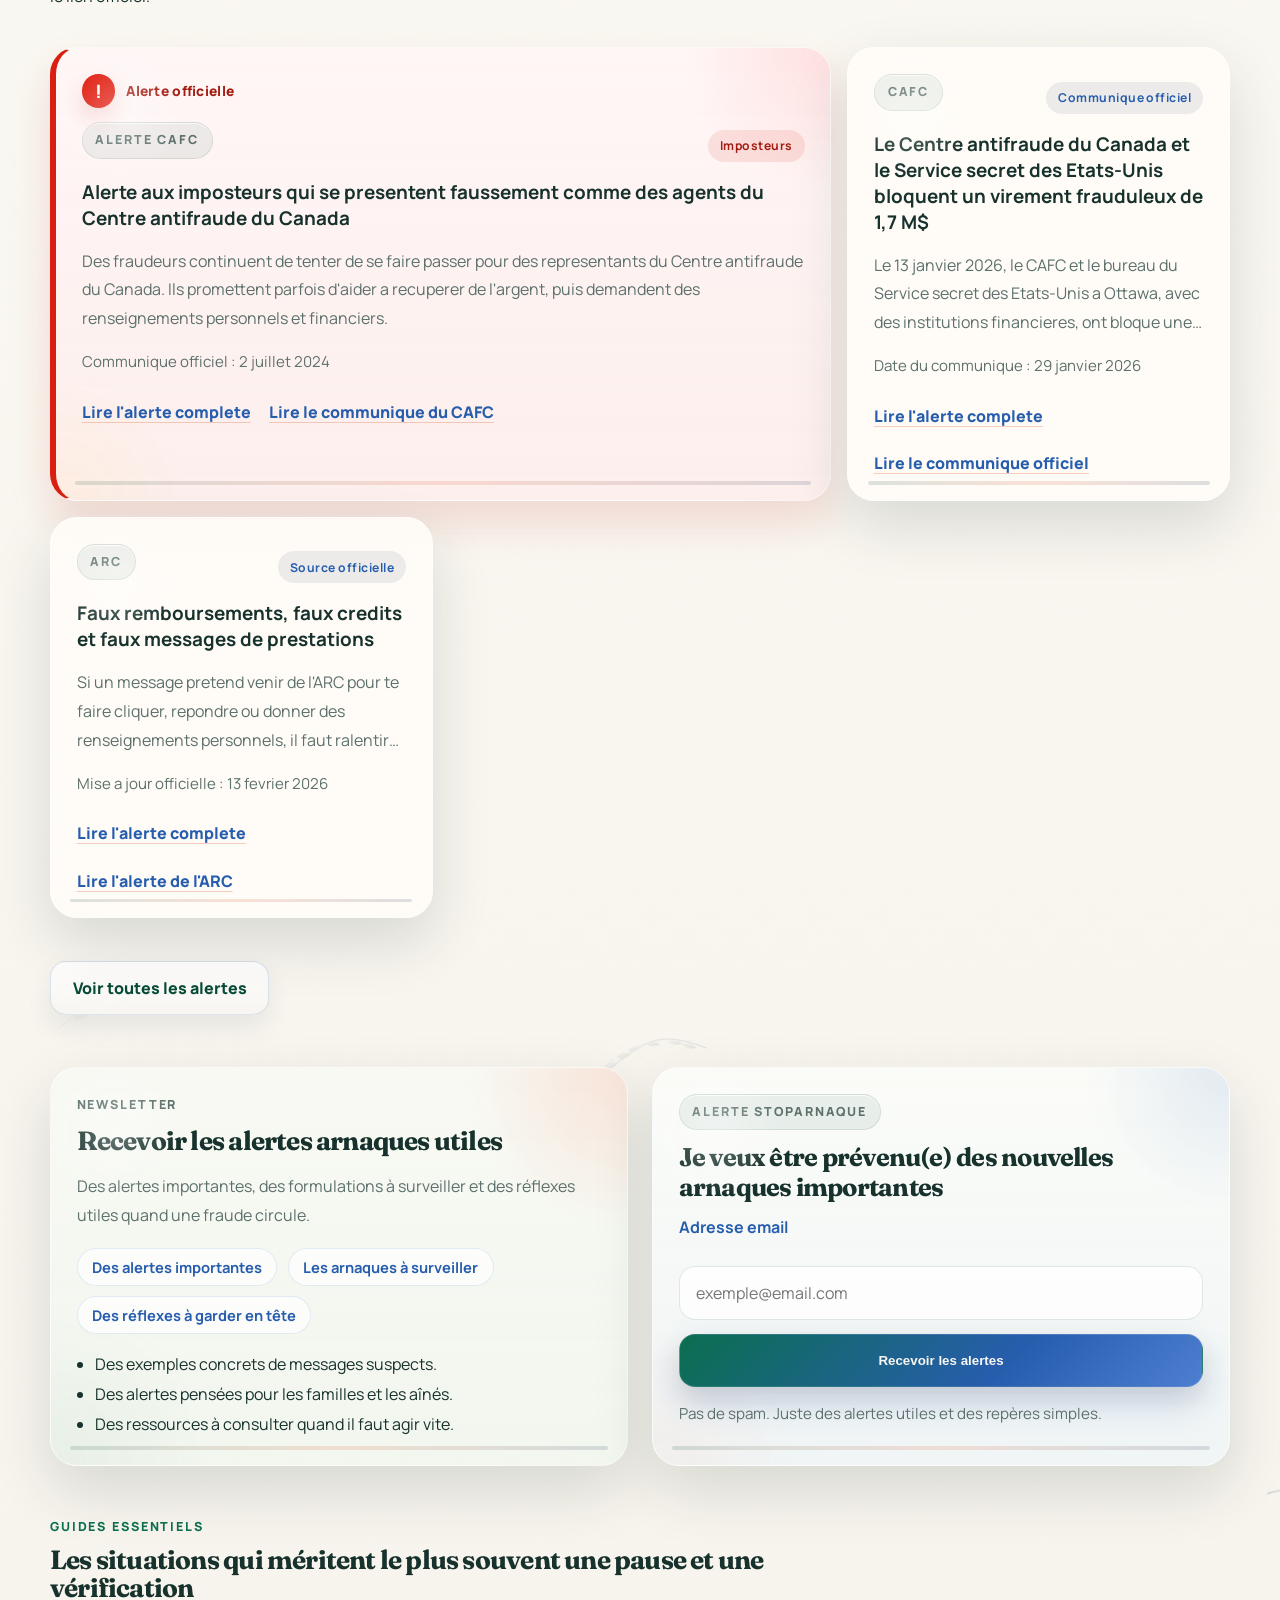
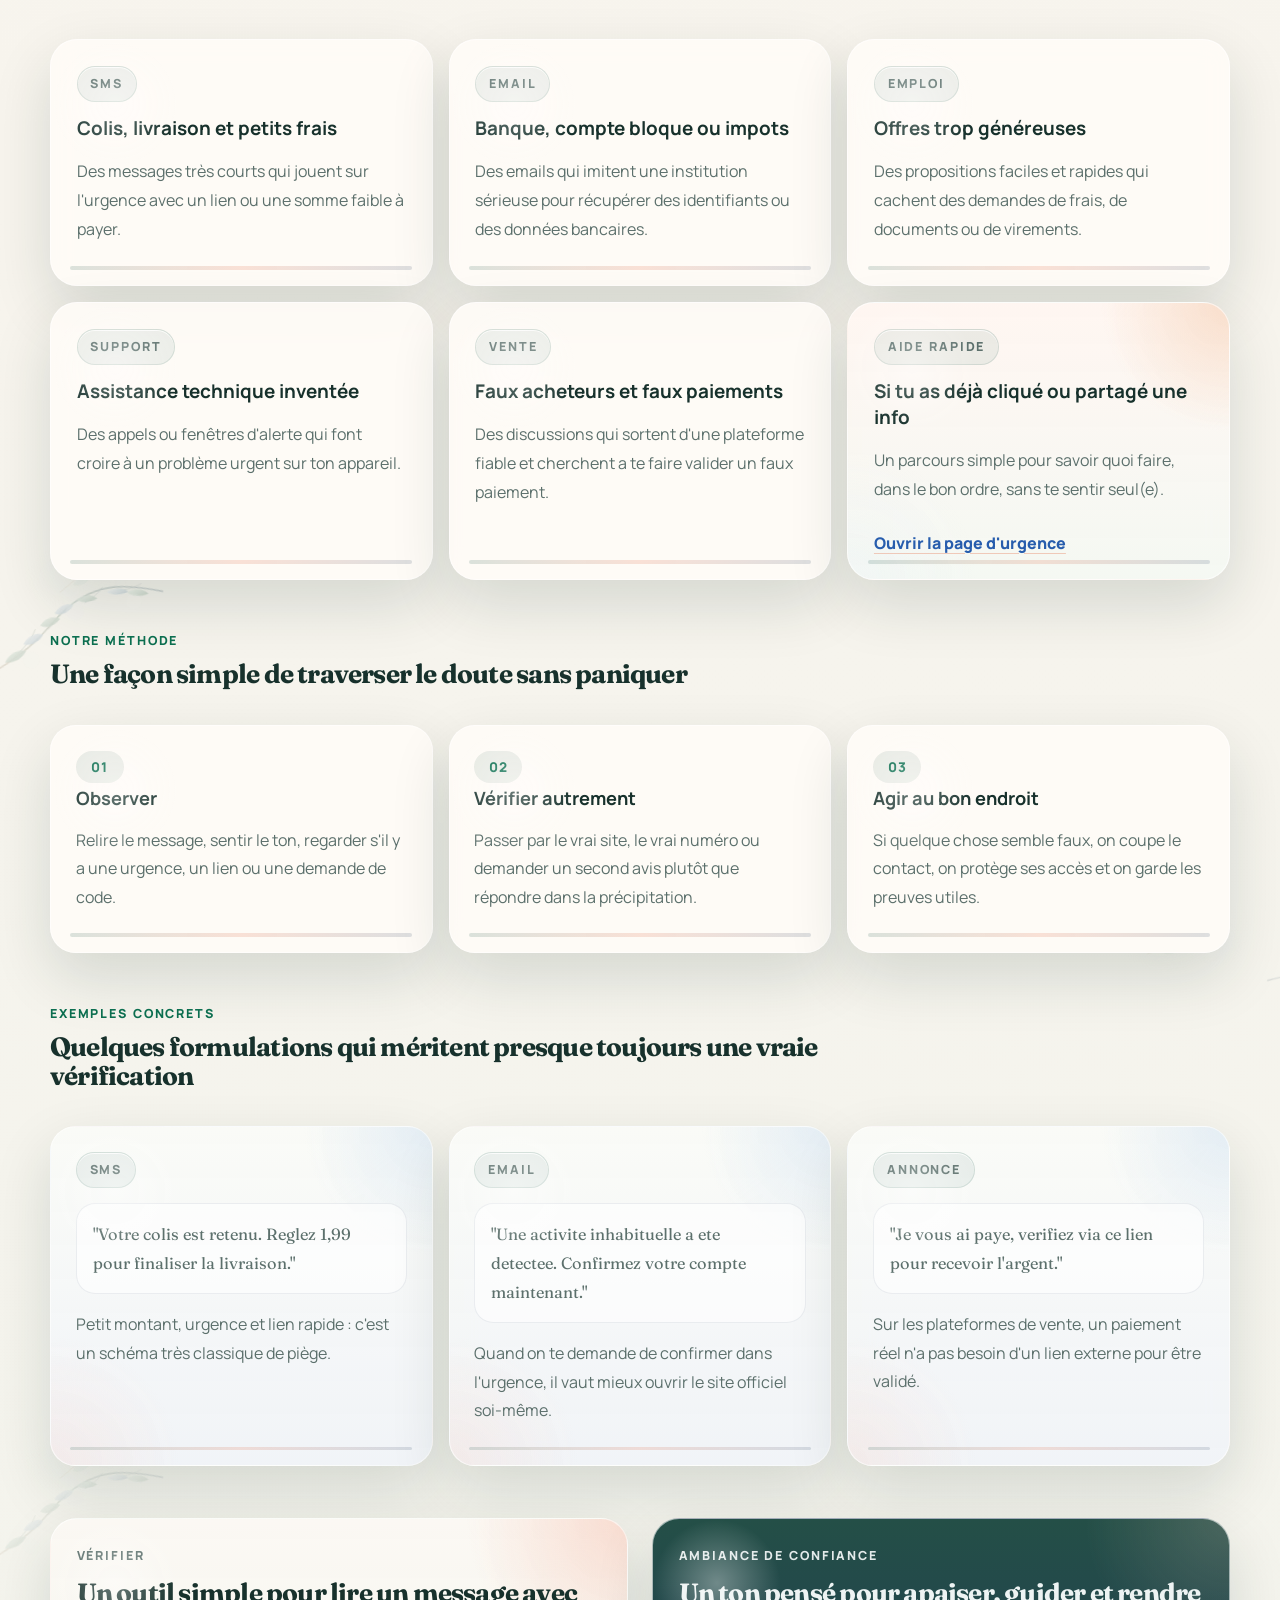
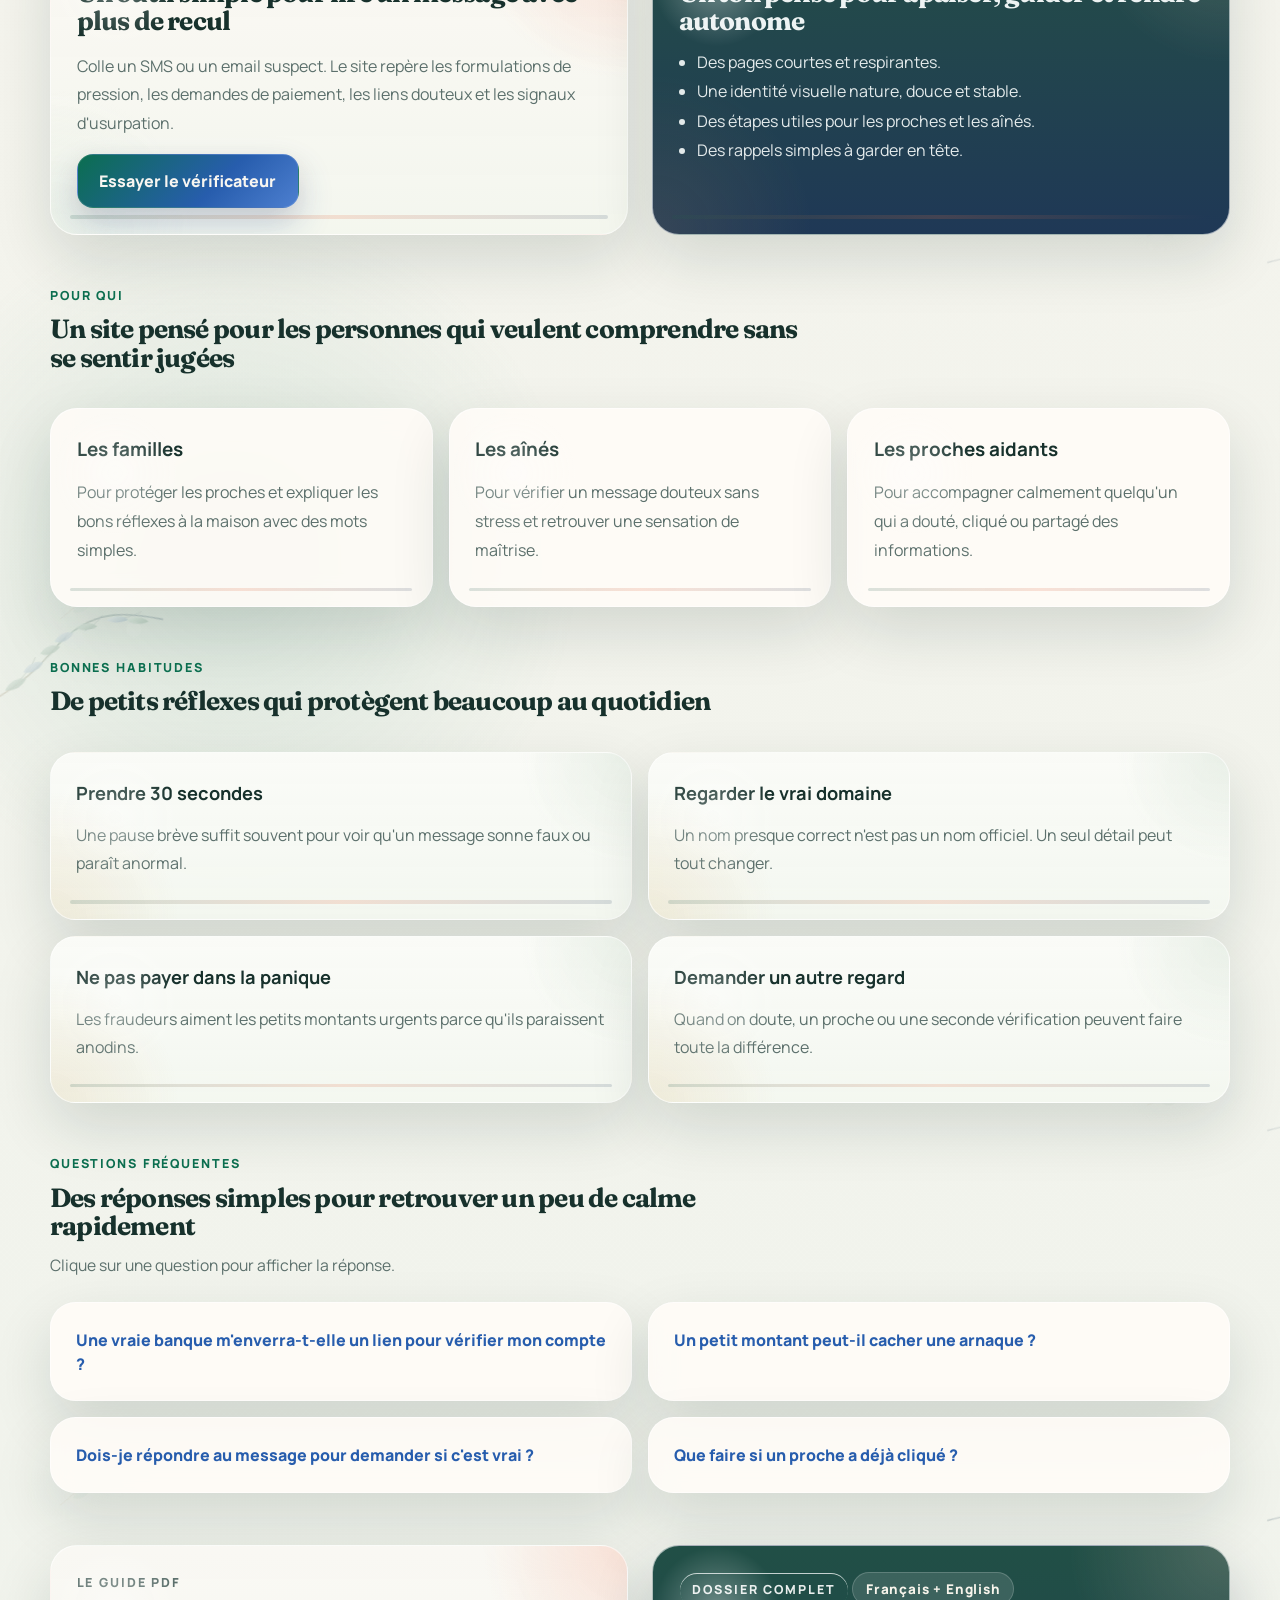
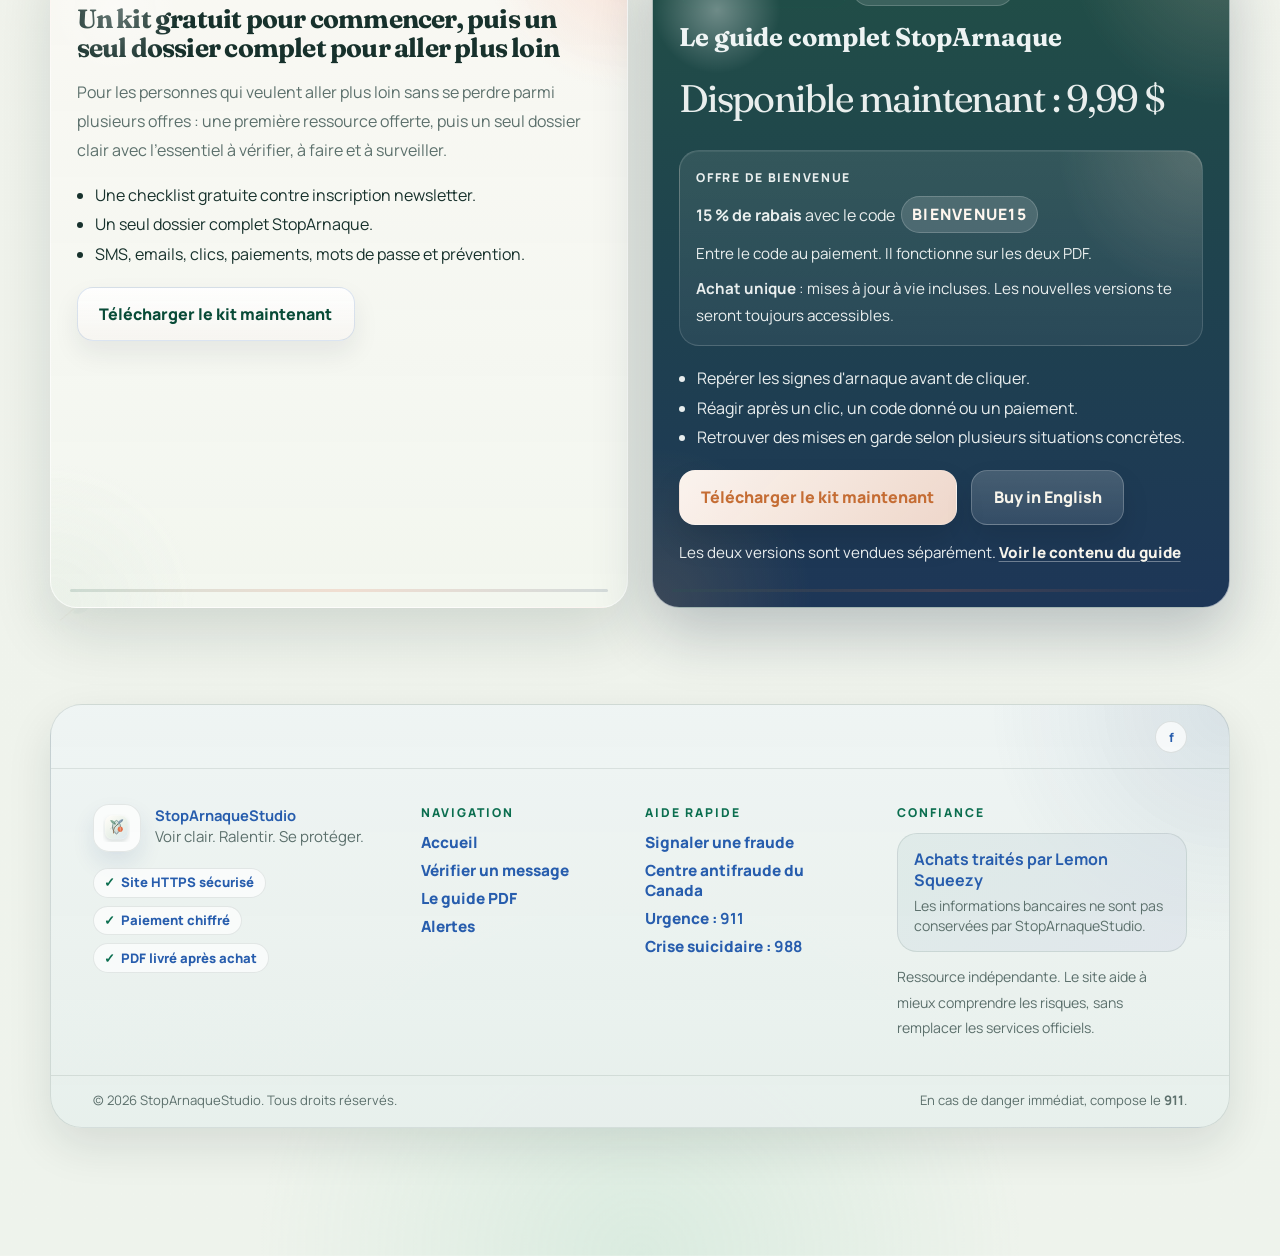
==== commit e77ad45b: "Add files via upload" ====
--- a/index.html
+++ b/index.html
@@ -369,6 +369,7 @@
         <div class="section-heading">
           <p class="eyebrow">Questions fréquentes</p>
           <h2>Des réponses simples pour retrouver un peu de calme rapidement</h2>
+          <p class="faq-helper">Clique sur une question pour afficher la réponse.</p>
         </div>
         <div class="faq-grid">
           <details class="faq-card">
--- a/styles.css
+++ b/styles.css
@@ -1340,6 +1340,13 @@
   margin: 0;
 }
 
+.faq-helper {
+  margin: 0.55rem 0 0;
+  color: var(--muted);
+  font-size: 0.98rem;
+  line-height: 1.6;
+}
+
 .faq-card summary {
   list-style: none;
   cursor: pointer;
@@ -1863,6 +1870,54 @@
   min-height: 100%;
 }
 
+.premium-reassurance {
+  background:
+    radial-gradient(circle at top right, rgba(247, 210, 196, 0.58), transparent 10rem),
+    radial-gradient(circle at bottom left, rgba(219, 229, 239, 0.52), transparent 10rem),
+    linear-gradient(180deg, rgba(251, 249, 244, 0.99), rgba(241, 246, 240, 0.96));
+  border: 1px solid rgba(45, 90, 75, 0.1);
+  box-shadow: 0 20px 46px rgba(33, 64, 57, 0.08);
+}
+
+.premium-reassurance-stars {
+  margin-bottom: 0.7rem;
+  color: #d9962b;
+  font-size: 1.35rem;
+  letter-spacing: 0.18em;
+}
+
+.premium-reassurance h2 {
+  margin-bottom: 0.9rem;
+}
+
+.premium-reassurance-lead {
+  max-width: 48rem;
+  margin: 0;
+  color: var(--muted);
+  font-size: 1rem;
+  line-height: 1.8;
+}
+
+.premium-reassurance-points {
+  display: flex;
+  flex-wrap: wrap;
+  gap: 0.7rem;
+  margin-top: 1.15rem;
+}
+
+.premium-reassurance-points span {
+  display: inline-flex;
+  align-items: center;
+  min-height: 2.3rem;
+  padding: 0.52rem 0.92rem;
+  border-radius: 999px;
+  background: rgba(255, 255, 255, 0.72);
+  border: 1px solid rgba(39, 93, 173, 0.12);
+  color: var(--secondary);
+  font-size: 0.94rem;
+  font-weight: 700;
+}
+
 .premium-main {
   gap: 1.7rem;
 }
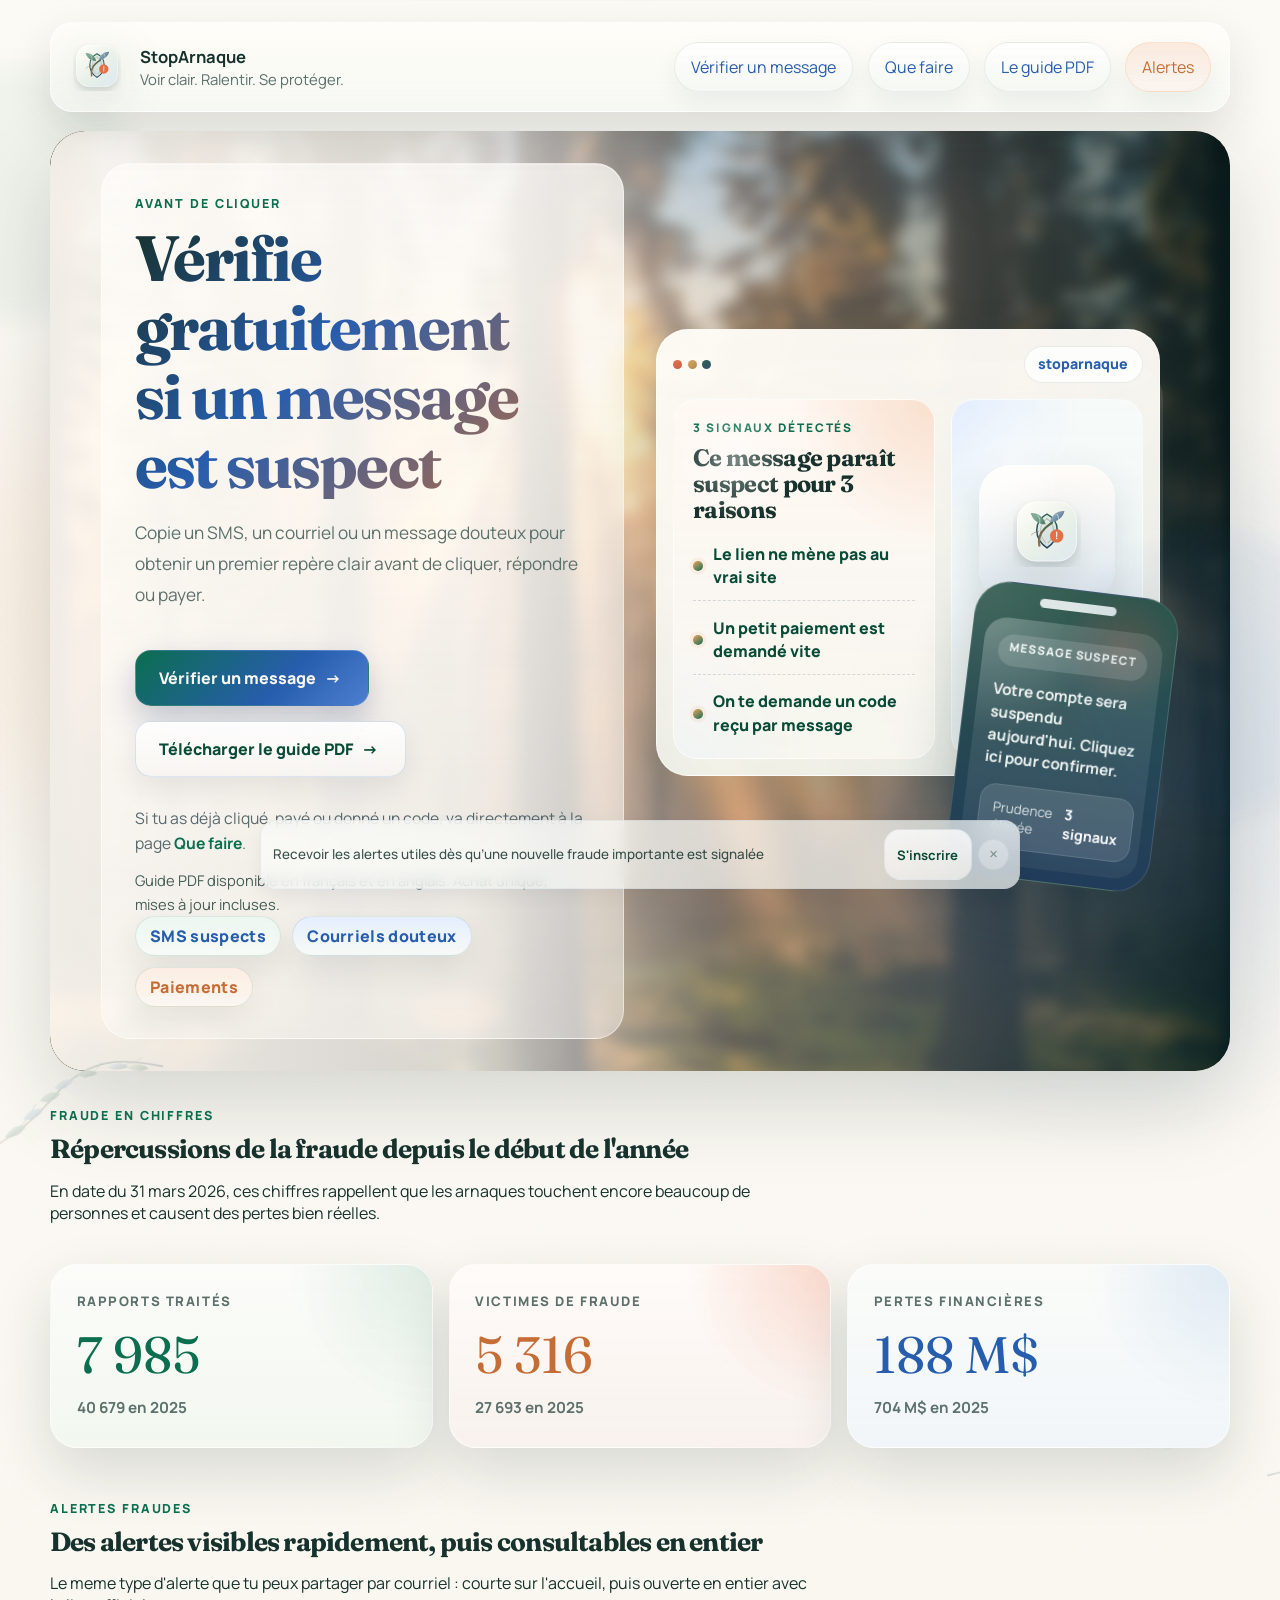
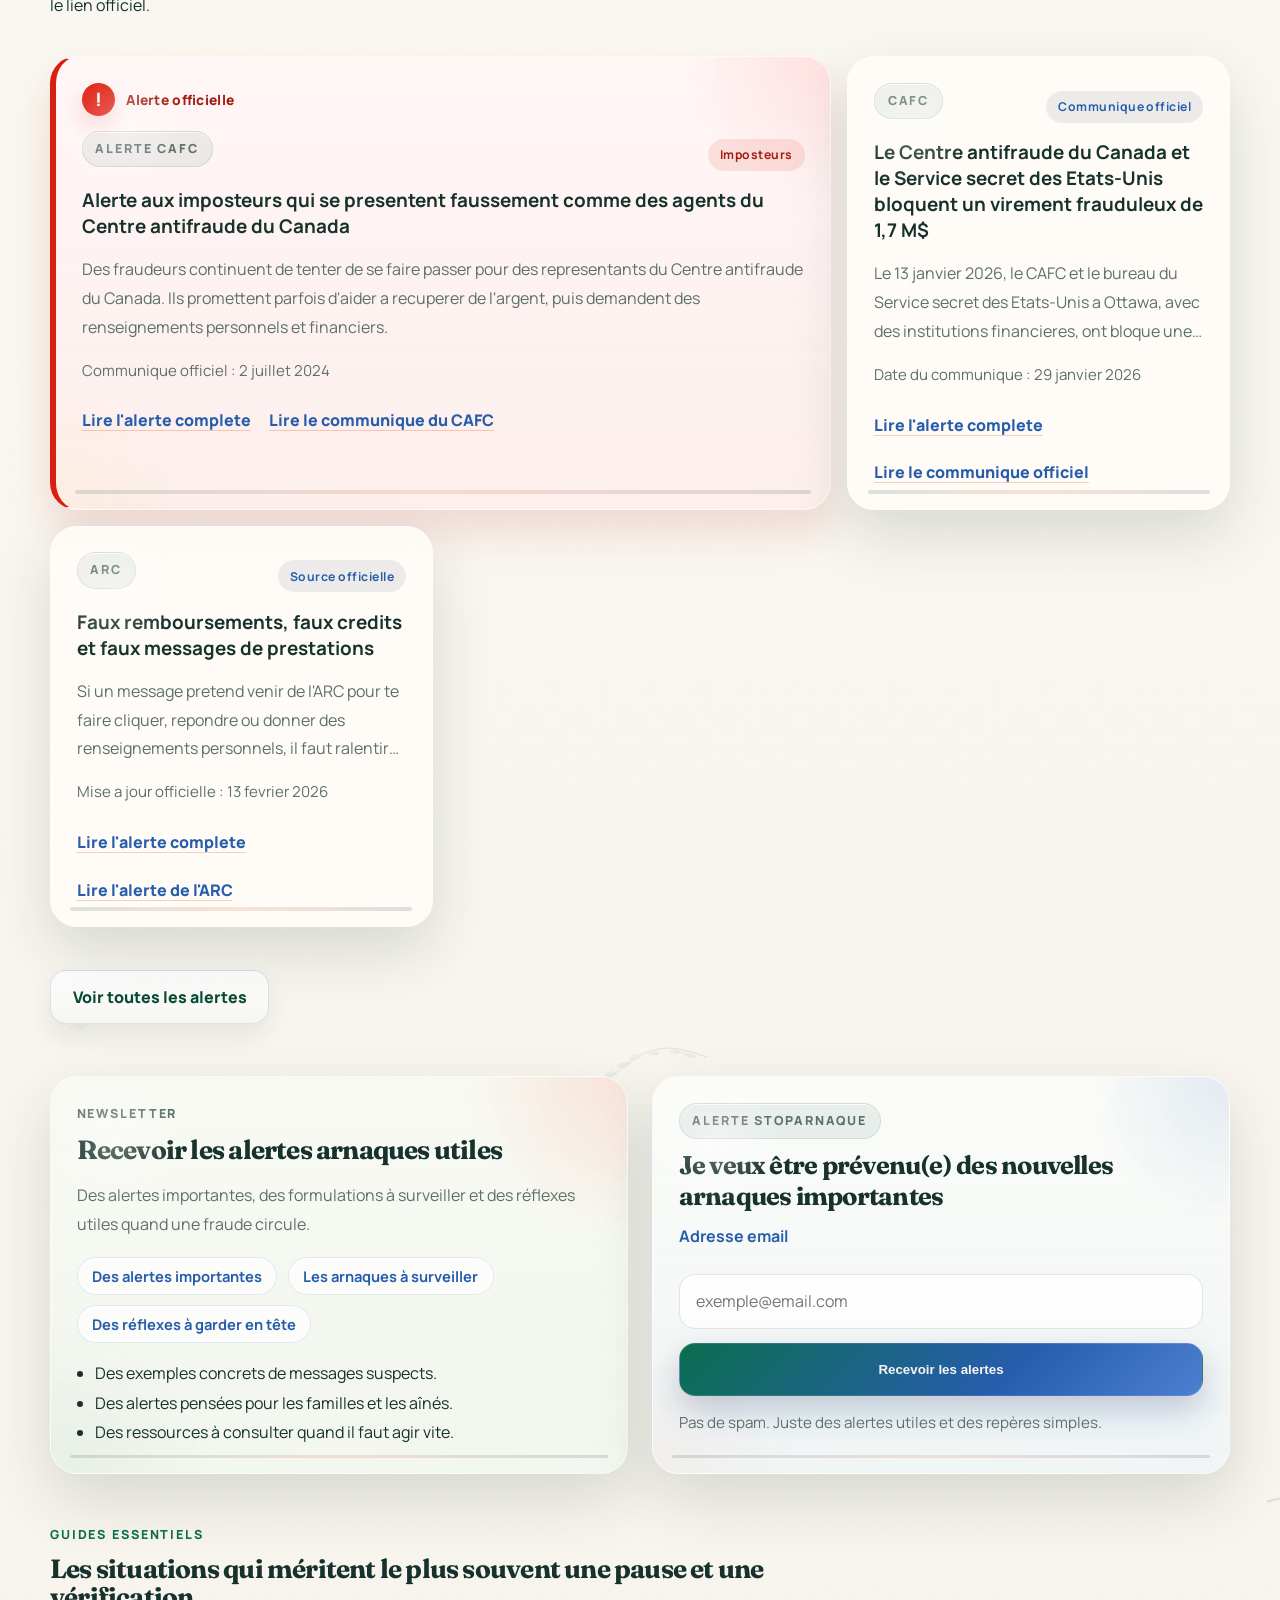
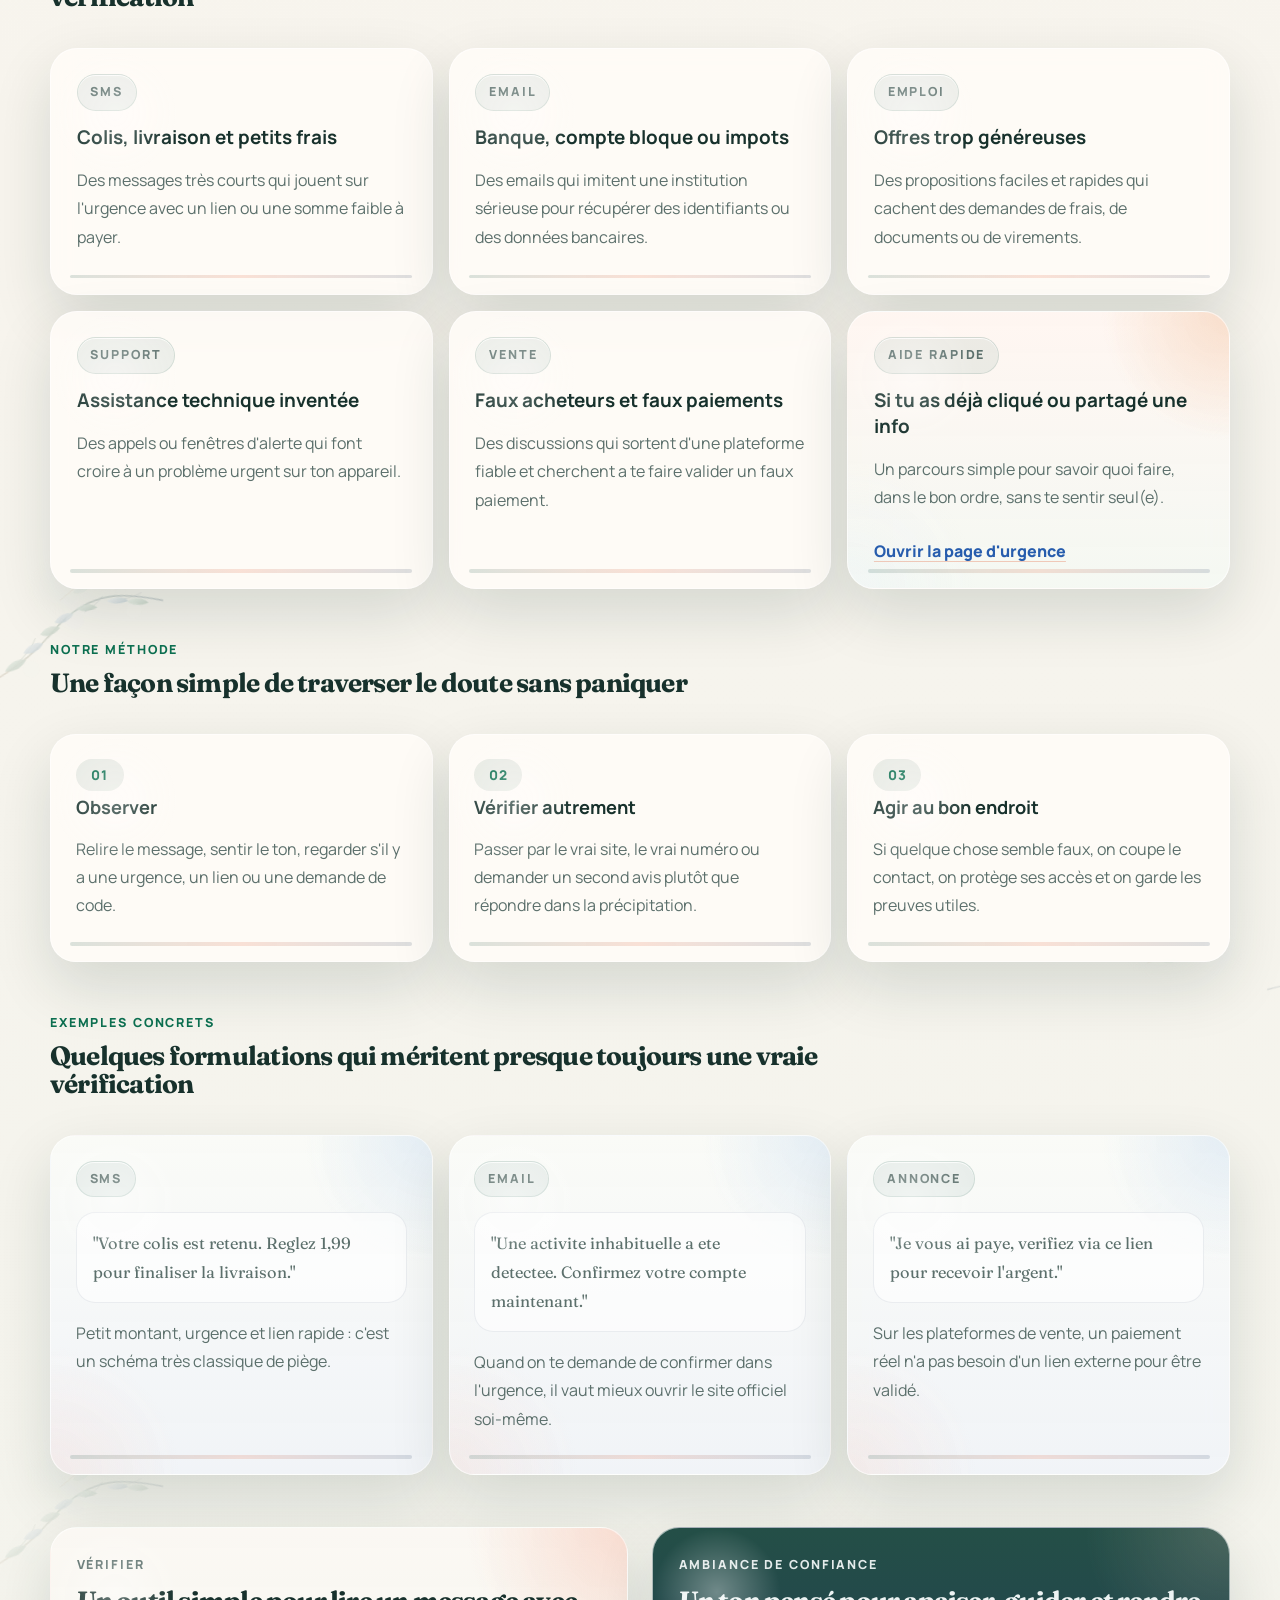
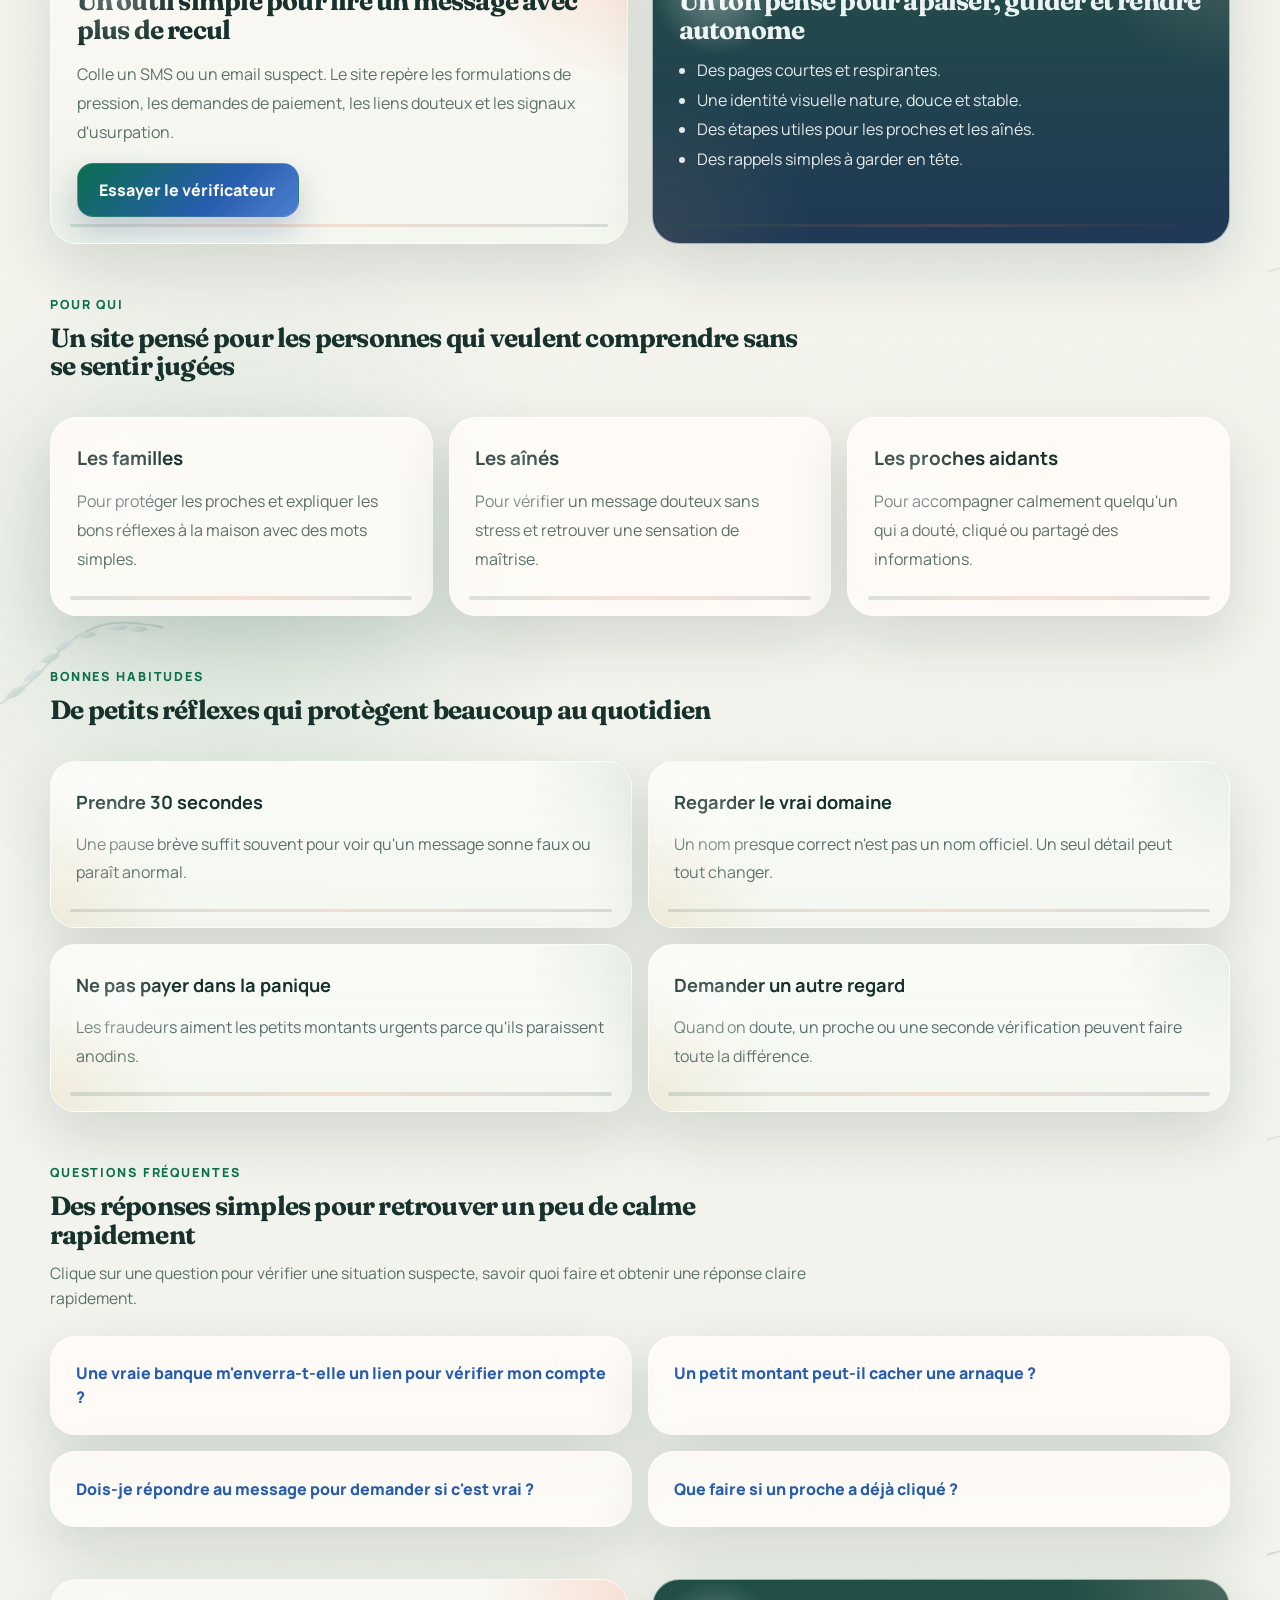
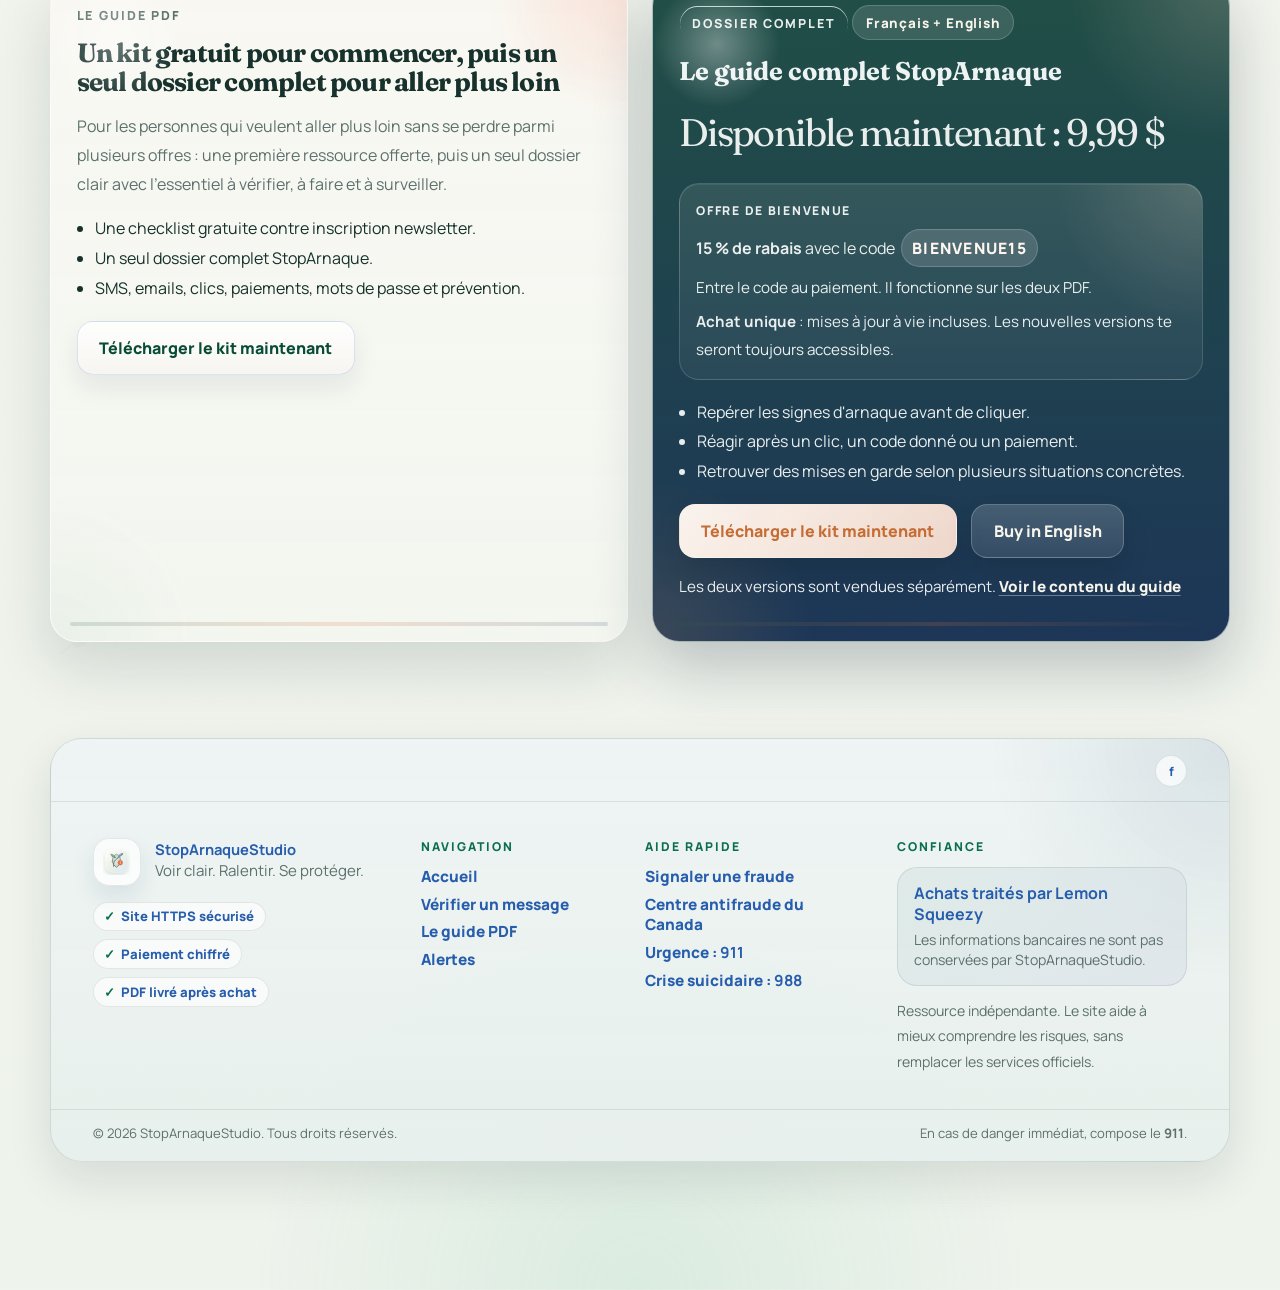
==== commit 39ec211b: "Add files via upload" ====
--- a/index.html
+++ b/index.html
@@ -61,26 +61,22 @@
     <main class="home-main">
       <section class="hero hero-impact">
         <div class="hero-copy">
-          <p class="eyebrow">StopArnaque</p>
-          <h1>Reconnaître plus vite. Réagir plus juste.</h1>
+          <p class="eyebrow">Avant de cliquer</p>
+          <h1>Vérifie gratuitement si un message est suspect</h1>
           <p class="hero-text">
-            StopArnaque aide à repérer les signaux douteux dans les SMS, les emails et les paiements suspects, avec un parcours simple et rassurant.
+            Copie un SMS, un courriel ou un message douteux pour obtenir un premier repère clair avant de cliquer, répondre ou payer.
           </p>
-          <div class="hero-thoughts" aria-label="Repères rapides StopArnaque">
-            <span class="thought-bubble thought-bubble-emerald">Urgent ne veut pas dire vrai.</span>
-            <span class="thought-bubble thought-bubble-cobalt">Lien étrange ? Ralentis.</span>
-            <span class="thought-bubble thought-bubble-peach">Un code = stop.</span>
-          </div>
           <div class="hero-actions-wrap">
-            <p class="hero-action-label">Choisir une action</p>
             <div class="hero-actions">
               <a class="button button-primary" href="verifier.html">Vérifier un message</a>
-              <a class="button button-secondary" href="agir.html">Que faire après un clic</a>
+              <a class="button button-secondary" href="premium.html">Télécharger le guide PDF</a>
             </div>
+            <p class="hero-helper">Si tu as déjà cliqué, payé ou donné un code, va directement à la page <a href="agir.html">Que faire</a>.</p>
+            <p class="hero-trust">Guide PDF disponible en français et en anglais. Achat unique, mises à jour incluses.</p>
           </div>
           <div class="hero-glance" aria-label="Ce que StopArnaque aide à vérifier">
-            <span>SMS</span>
-            <span>Emails</span>
+            <span>SMS suspects</span>
+            <span>Courriels douteux</span>
             <span>Paiements</span>
           </div>
         </div>
@@ -98,11 +94,11 @@
               <div class="hero-window-body">
                 <article class="hero-panel hero-panel-alert">
                   <p class="hero-panel-tag">3 signaux détectés</p>
-                  <h2>L'urgence est un indice, pas une preuve.</h2>
+                  <h2>Ce message paraît suspect pour 3 raisons</h2>
                   <ul class="hero-mini-list">
-                    <li>Lien raccourci</li>
-                    <li>Petit paiement</li>
-                    <li>Demande de code</li>
+                    <li>Le lien ne mène pas au vrai site</li>
+                    <li>Un petit paiement est demandé vite</li>
+                    <li>On te demande un code reçu par message</li>
                   </ul>
                 </article>
                 <article class="hero-panel hero-panel-safe">
@@ -369,7 +365,7 @@
         <div class="section-heading">
           <p class="eyebrow">Questions fréquentes</p>
           <h2>Des réponses simples pour retrouver un peu de calme rapidement</h2>
-          <p class="faq-helper">Clique sur une question pour afficher la réponse.</p>
+          <p class="faq-helper">Clique sur une question pour vérifier une situation suspecte, savoir quoi faire et obtenir une réponse claire rapidement.</p>
         </div>
         <div class="faq-grid">
           <details class="faq-card">
--- a/styles.css
+++ b/styles.css
@@ -326,7 +326,7 @@
 
 .hero-copy h1 {
   font-size: clamp(3.3rem, 5vw, 5.9rem);
-  max-width: 8.2ch;
+  max-width: 11.5ch;
   text-wrap: balance;
   background: linear-gradient(135deg, var(--ink) 0%, var(--secondary) 42%, var(--accent-deep) 100%);
   -webkit-background-clip: text;
@@ -404,6 +404,25 @@
   justify-items: start;
   gap: 0.8rem;
   margin: 1.45rem 0 0;
+}
+
+.hero-helper,
+.hero-trust {
+  margin: 0;
+  max-width: 34rem;
+  color: rgba(73, 92, 99, 0.92);
+  font-size: 0.98rem;
+  line-height: 1.6;
+}
+
+.hero-helper a {
+  color: var(--primary);
+  font-weight: 700;
+}
+
+.hero-trust {
+  color: rgba(31, 61, 51, 0.82);
+  font-size: 0.92rem;
 }
 
 .hero-action-label {
@@ -792,10 +811,10 @@
 .hero-panel h2 {
   margin: 0;
   font-family: "Fraunces", serif;
-  font-size: clamp(1.5rem, 2vw, 2rem);
+  font-size: clamp(1.35rem, 1.85vw, 1.8rem);
   line-height: 1.08;
   letter-spacing: -0.03em;
-  max-width: 10ch;
+  max-width: 12ch;
 }
 
 .hero-mini-list {
@@ -818,6 +837,8 @@
   border-bottom: 1px dashed rgba(28, 54, 87, 0.16);
   color: var(--primary-deep);
   font-weight: 800;
+  font-size: 1rem;
+  line-height: 1.45;
 }
 
 .hero-mini-list li::before {
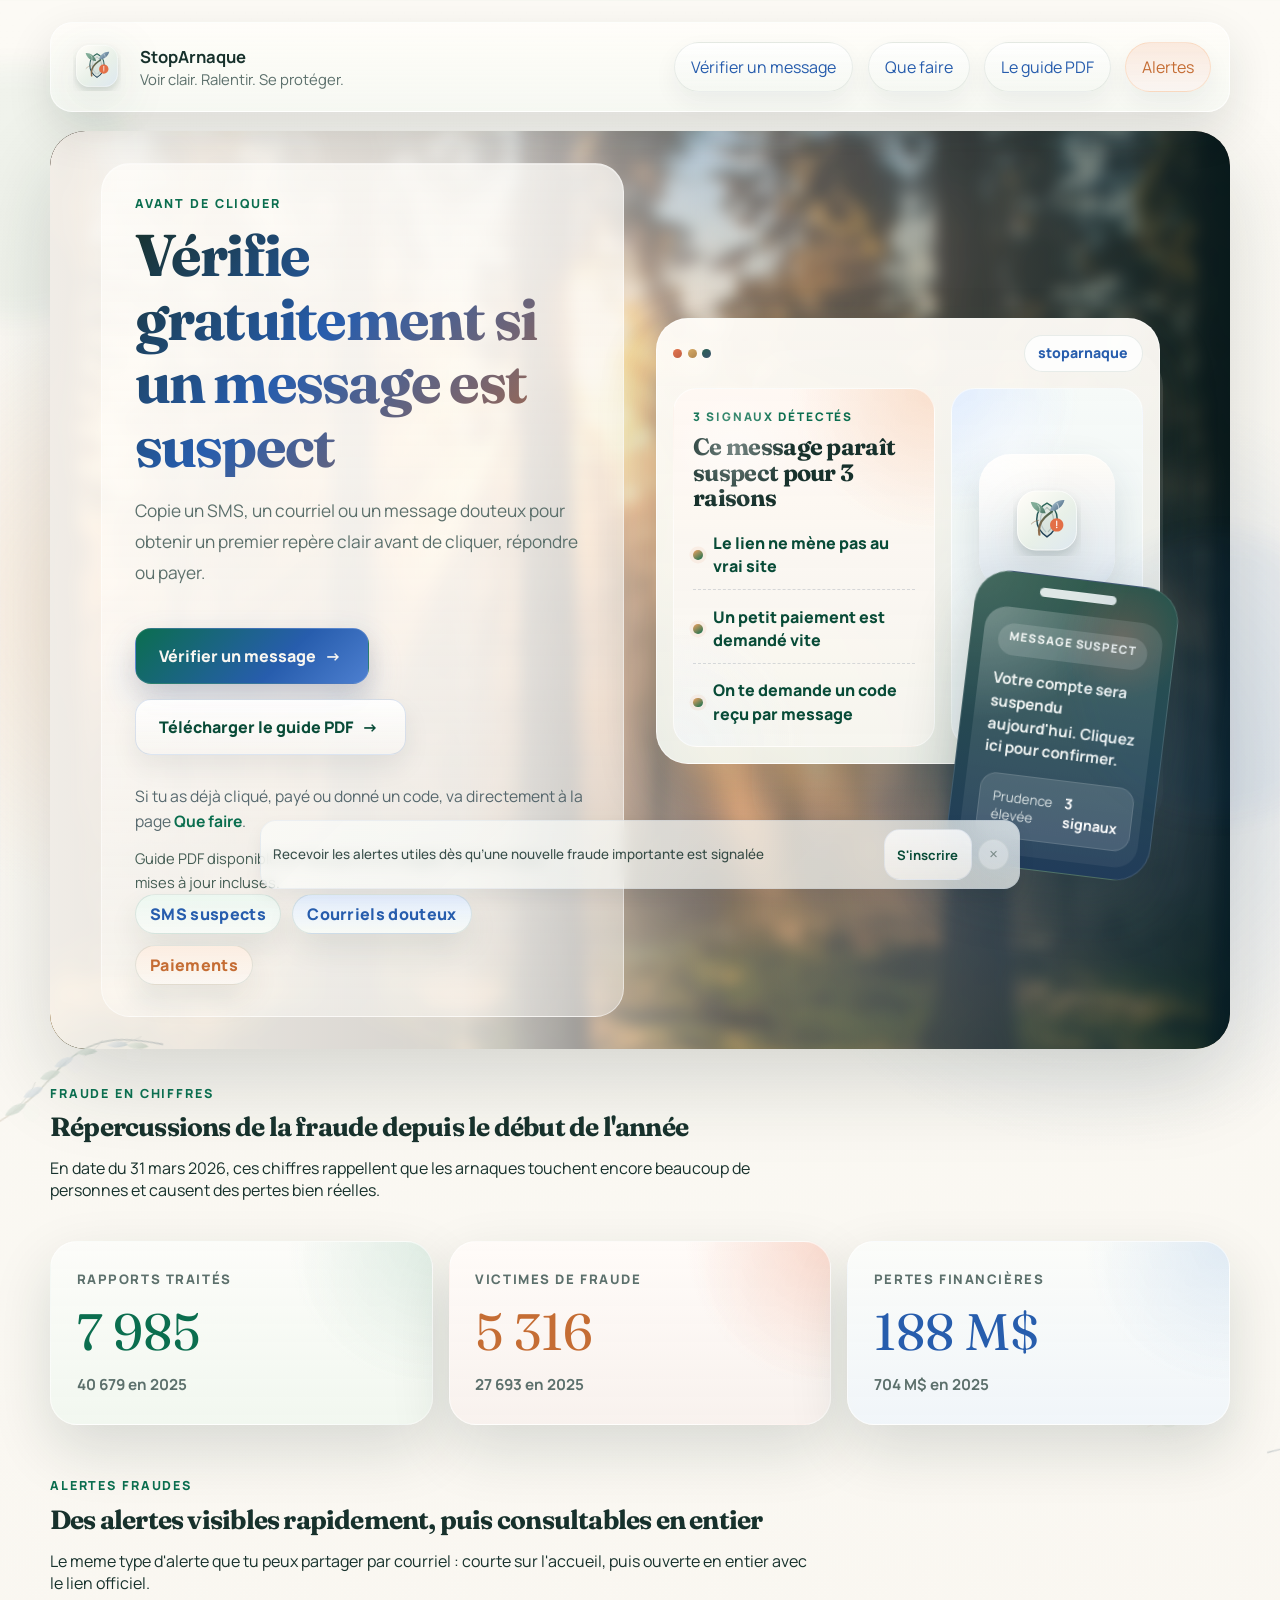
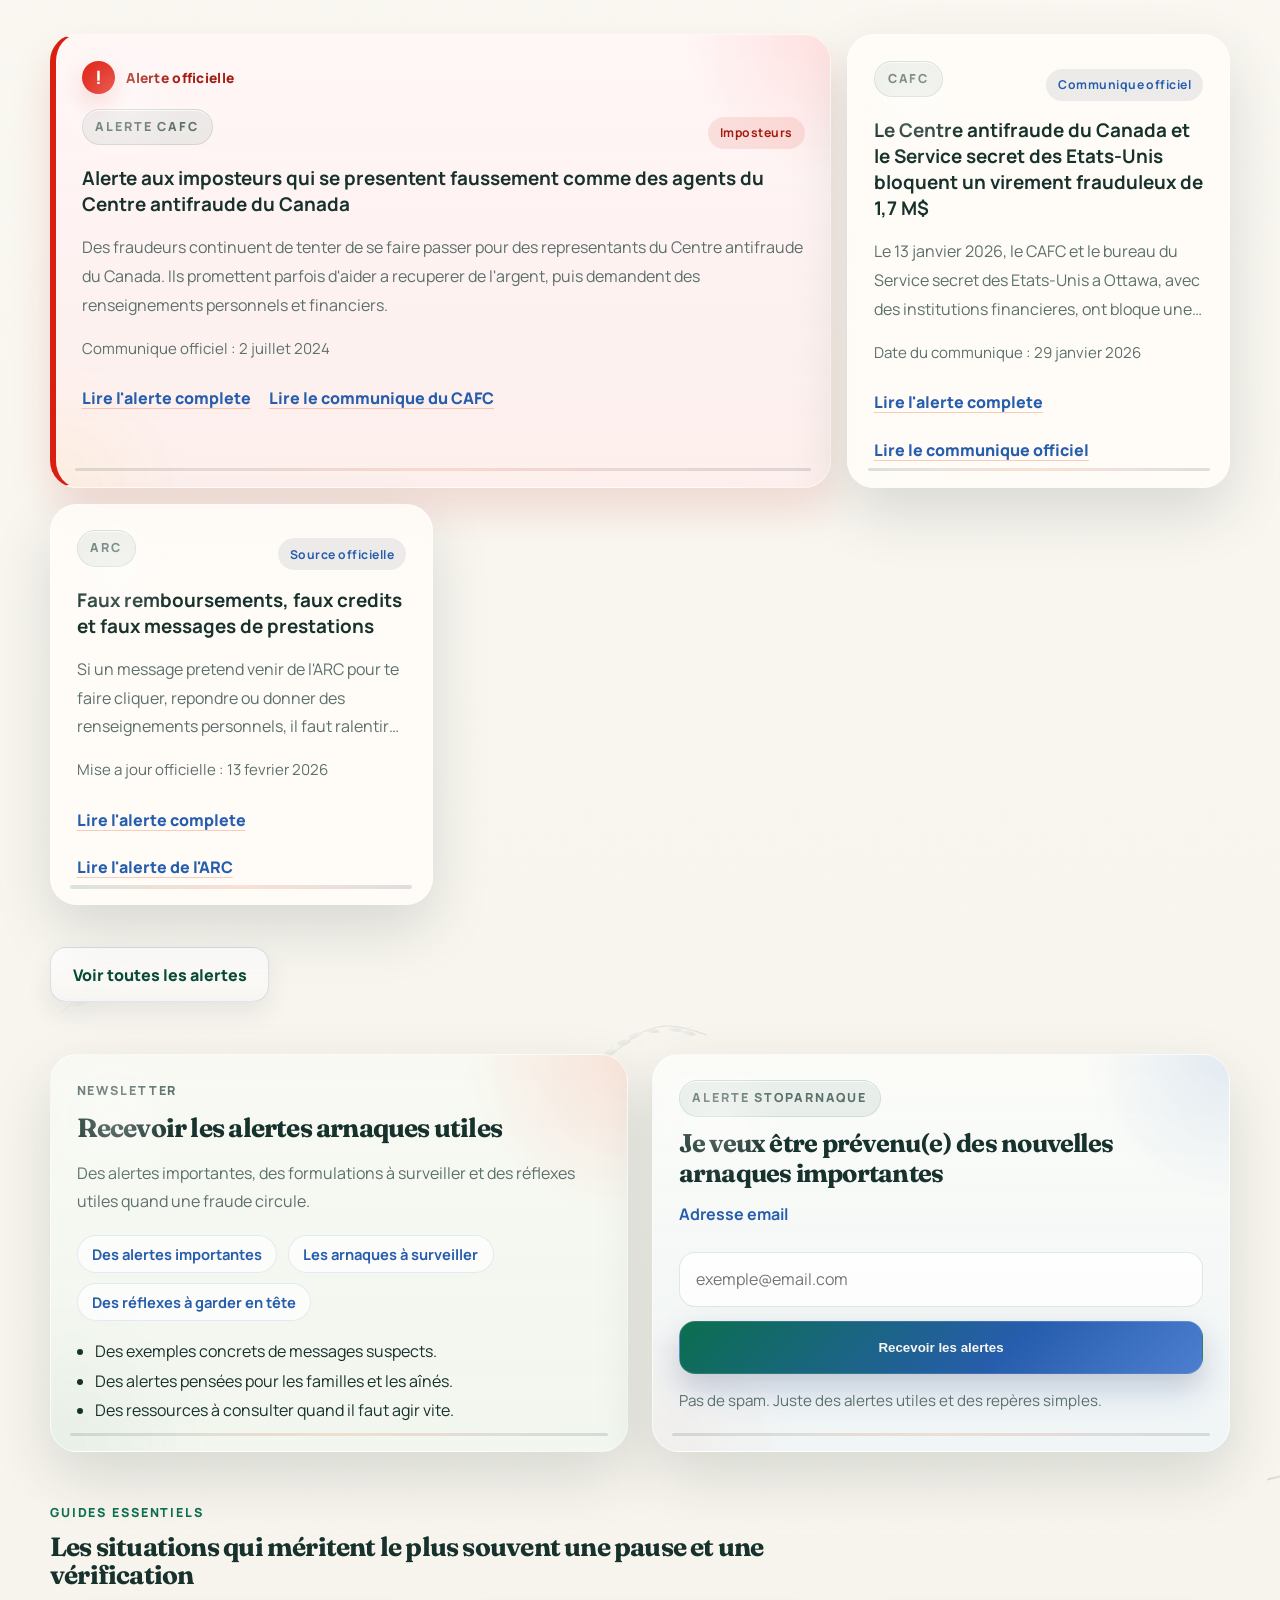
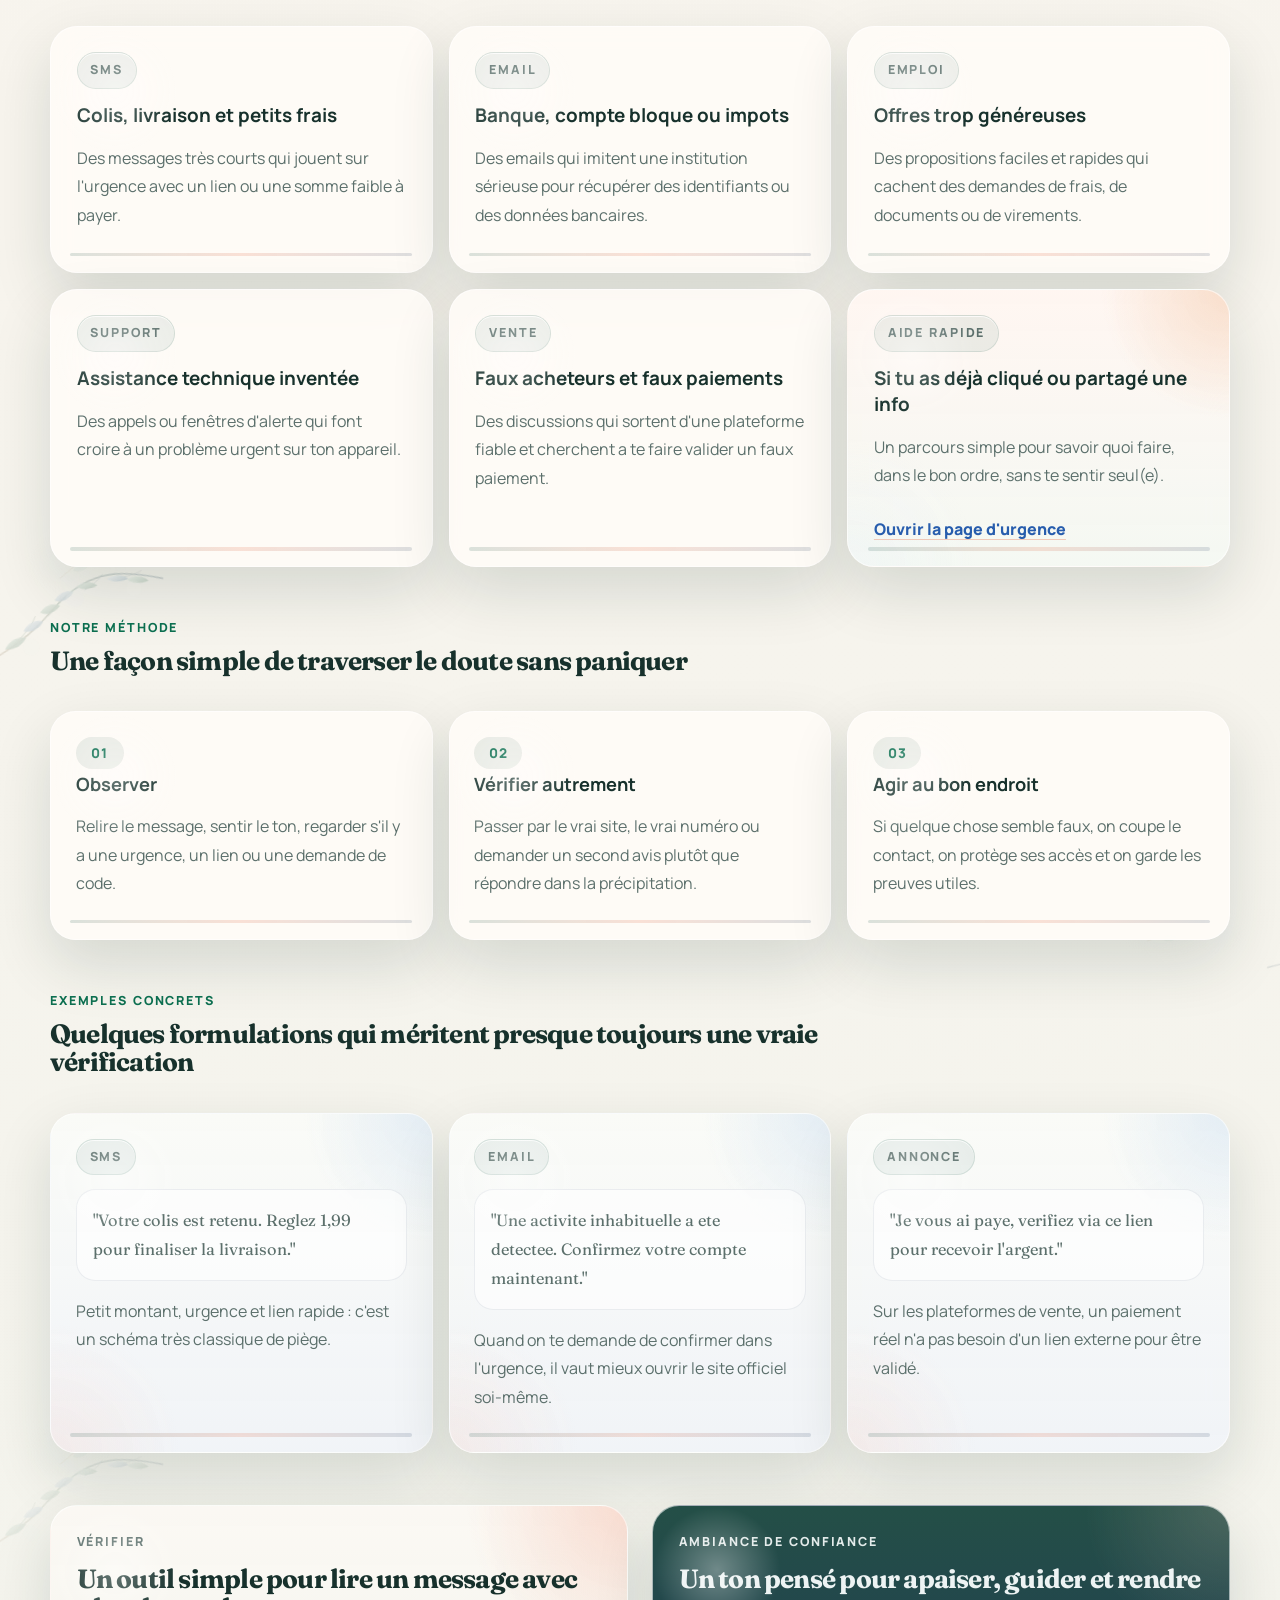
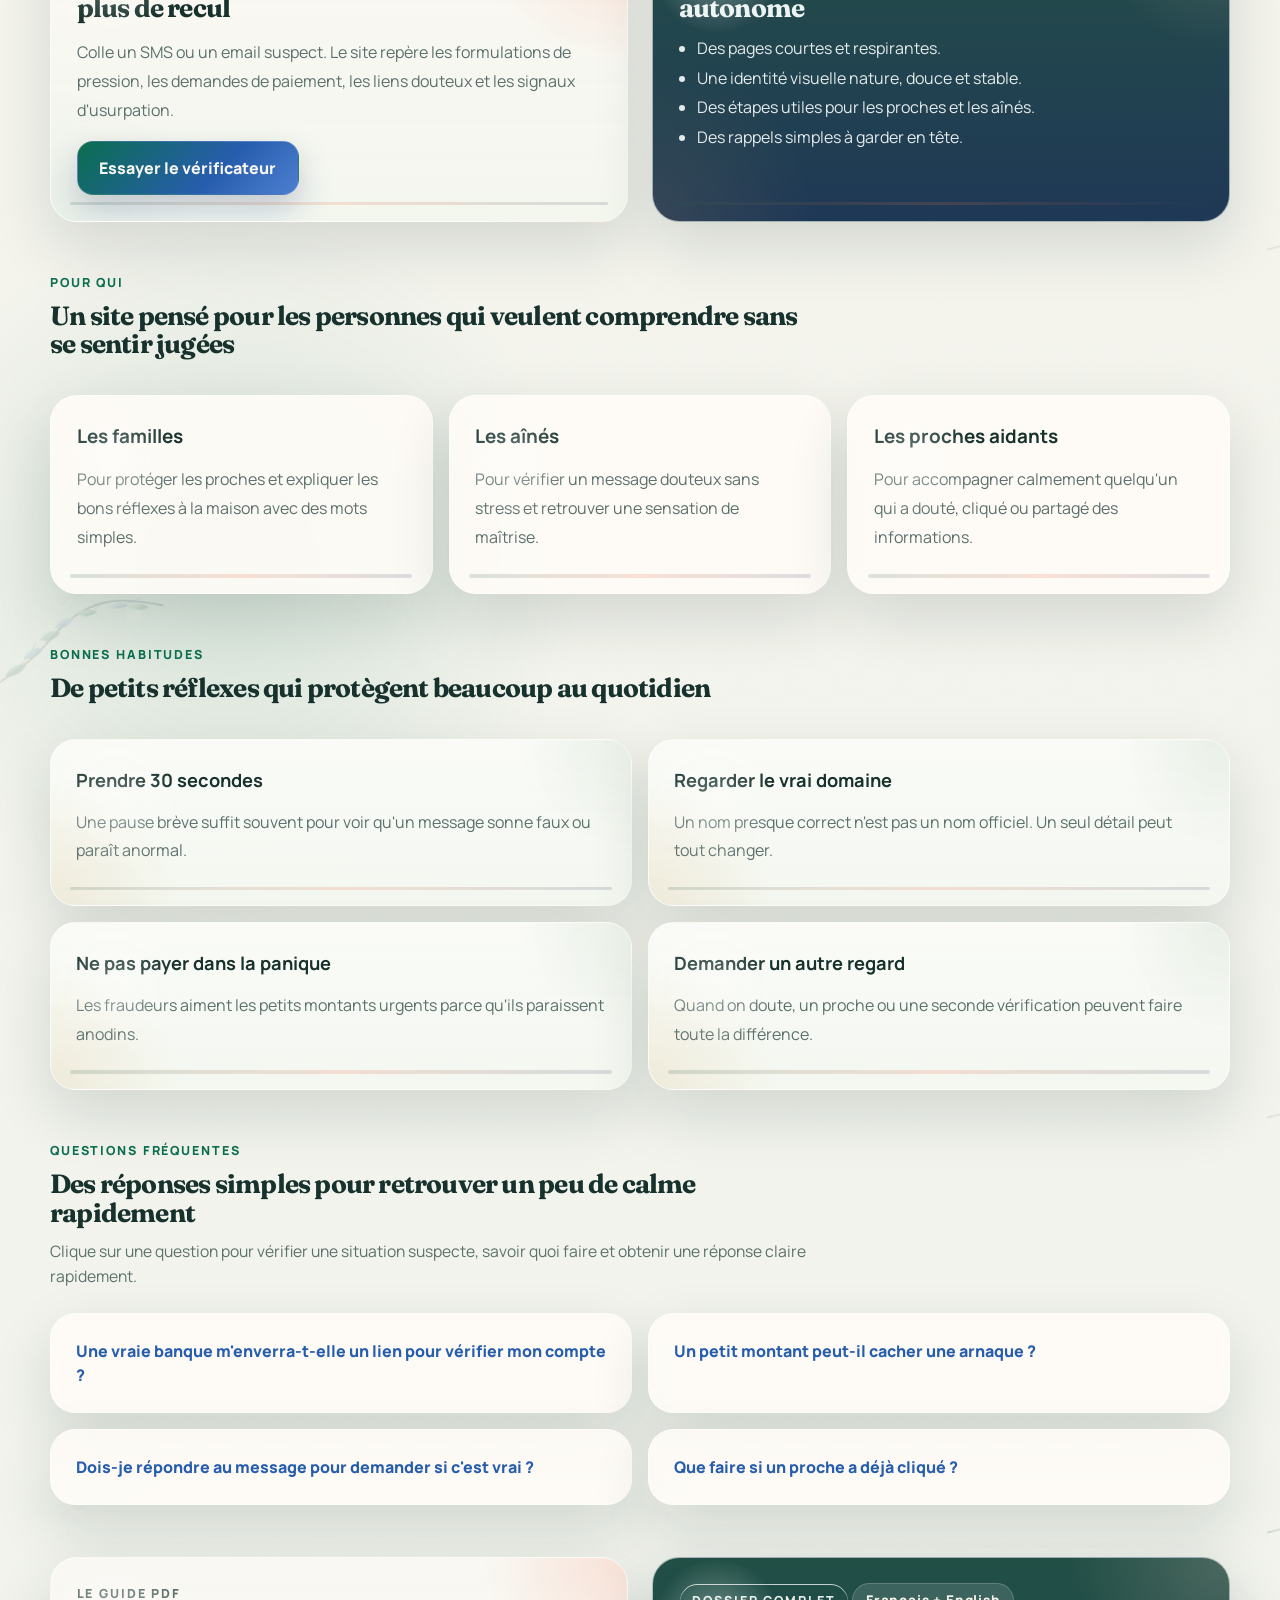
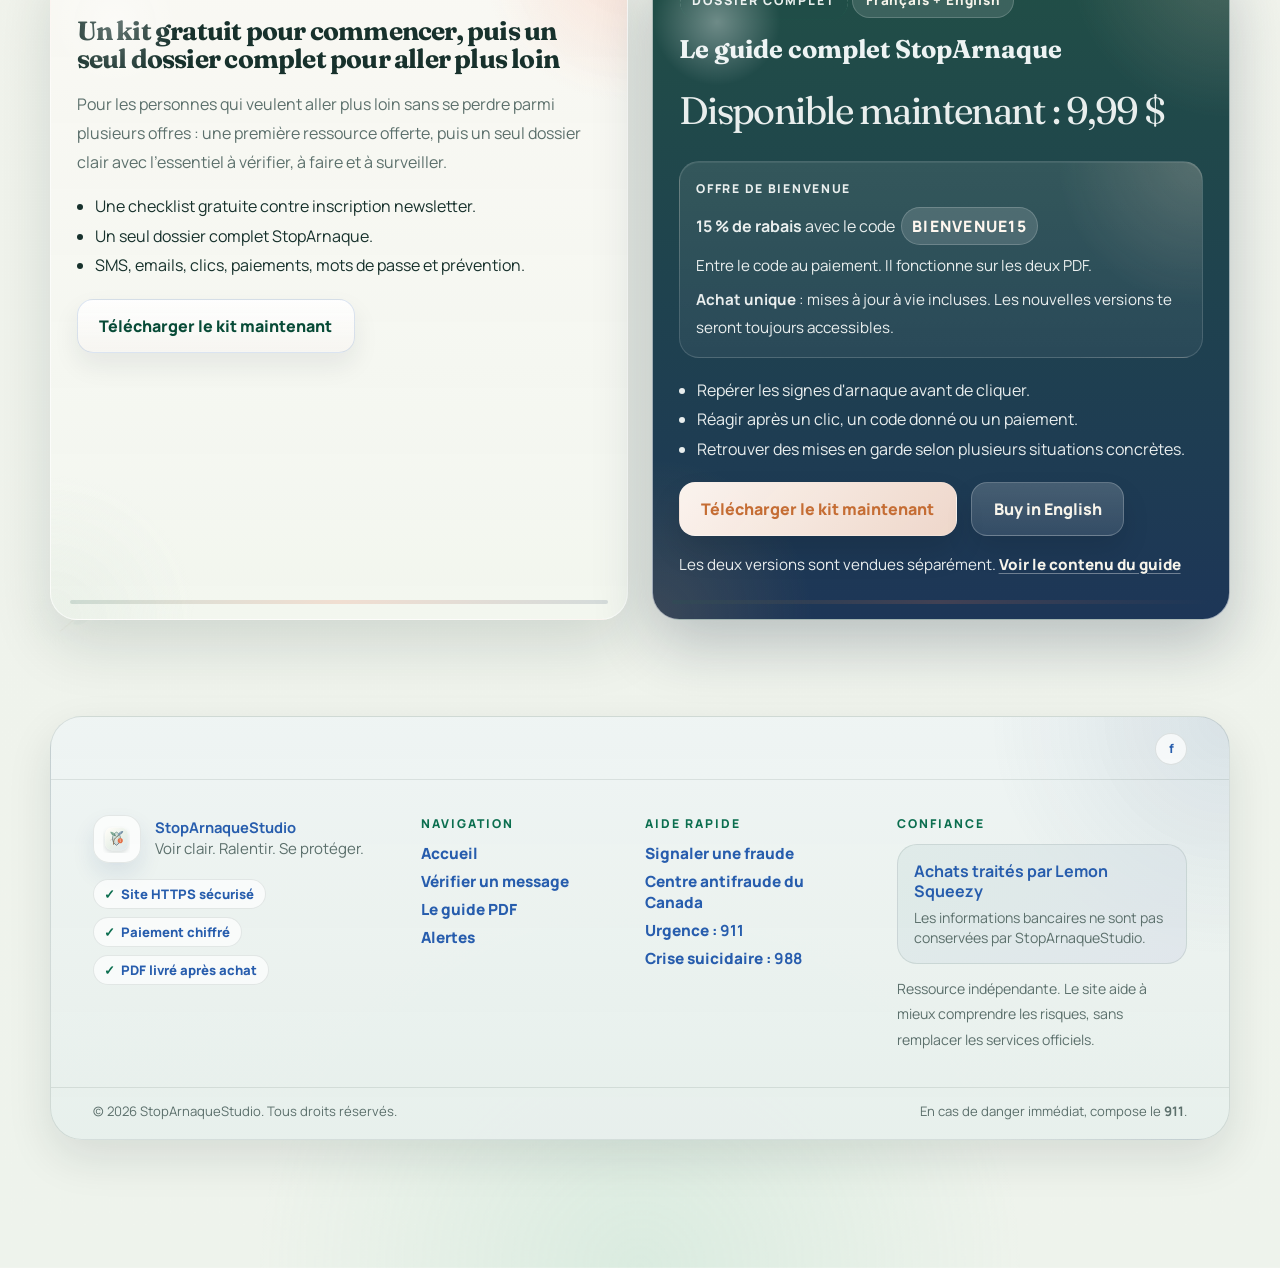
==== commit d729b006: "Add files via upload" ====
--- a/index.html
+++ b/index.html
@@ -36,7 +36,7 @@
   <link rel="preconnect" href="https://fonts.googleapis.com">
   <link rel="preconnect" href="https://fonts.gstatic.com" crossorigin>
   <link href="https://fonts.googleapis.com/css2?family=Manrope:wght@400;500;700;800&family=Fraunces:opsz,wght@9..144,600;9..144,700&display=swap" rel="stylesheet">
-  <link rel="stylesheet" href="styles.css?v=footer-compact-20260415b">
+  <link rel="stylesheet" href="styles.css?v=hero-fix-20260425a">
 </head>
 <body>
   <div class="site-shell">
--- a/styles.css
+++ b/styles.css
@@ -325,9 +325,9 @@
 }
 
 .hero-copy h1 {
-  font-size: clamp(3.3rem, 5vw, 5.9rem);
-  max-width: 11.5ch;
-  text-wrap: balance;
+  font-size: clamp(3.05rem, 4.6vw, 5.45rem);
+  max-width: 13ch;
+  text-wrap: pretty;
   background: linear-gradient(135deg, var(--ink) 0%, var(--secondary) 42%, var(--accent-deep) 100%);
   -webkit-background-clip: text;
   background-clip: text;
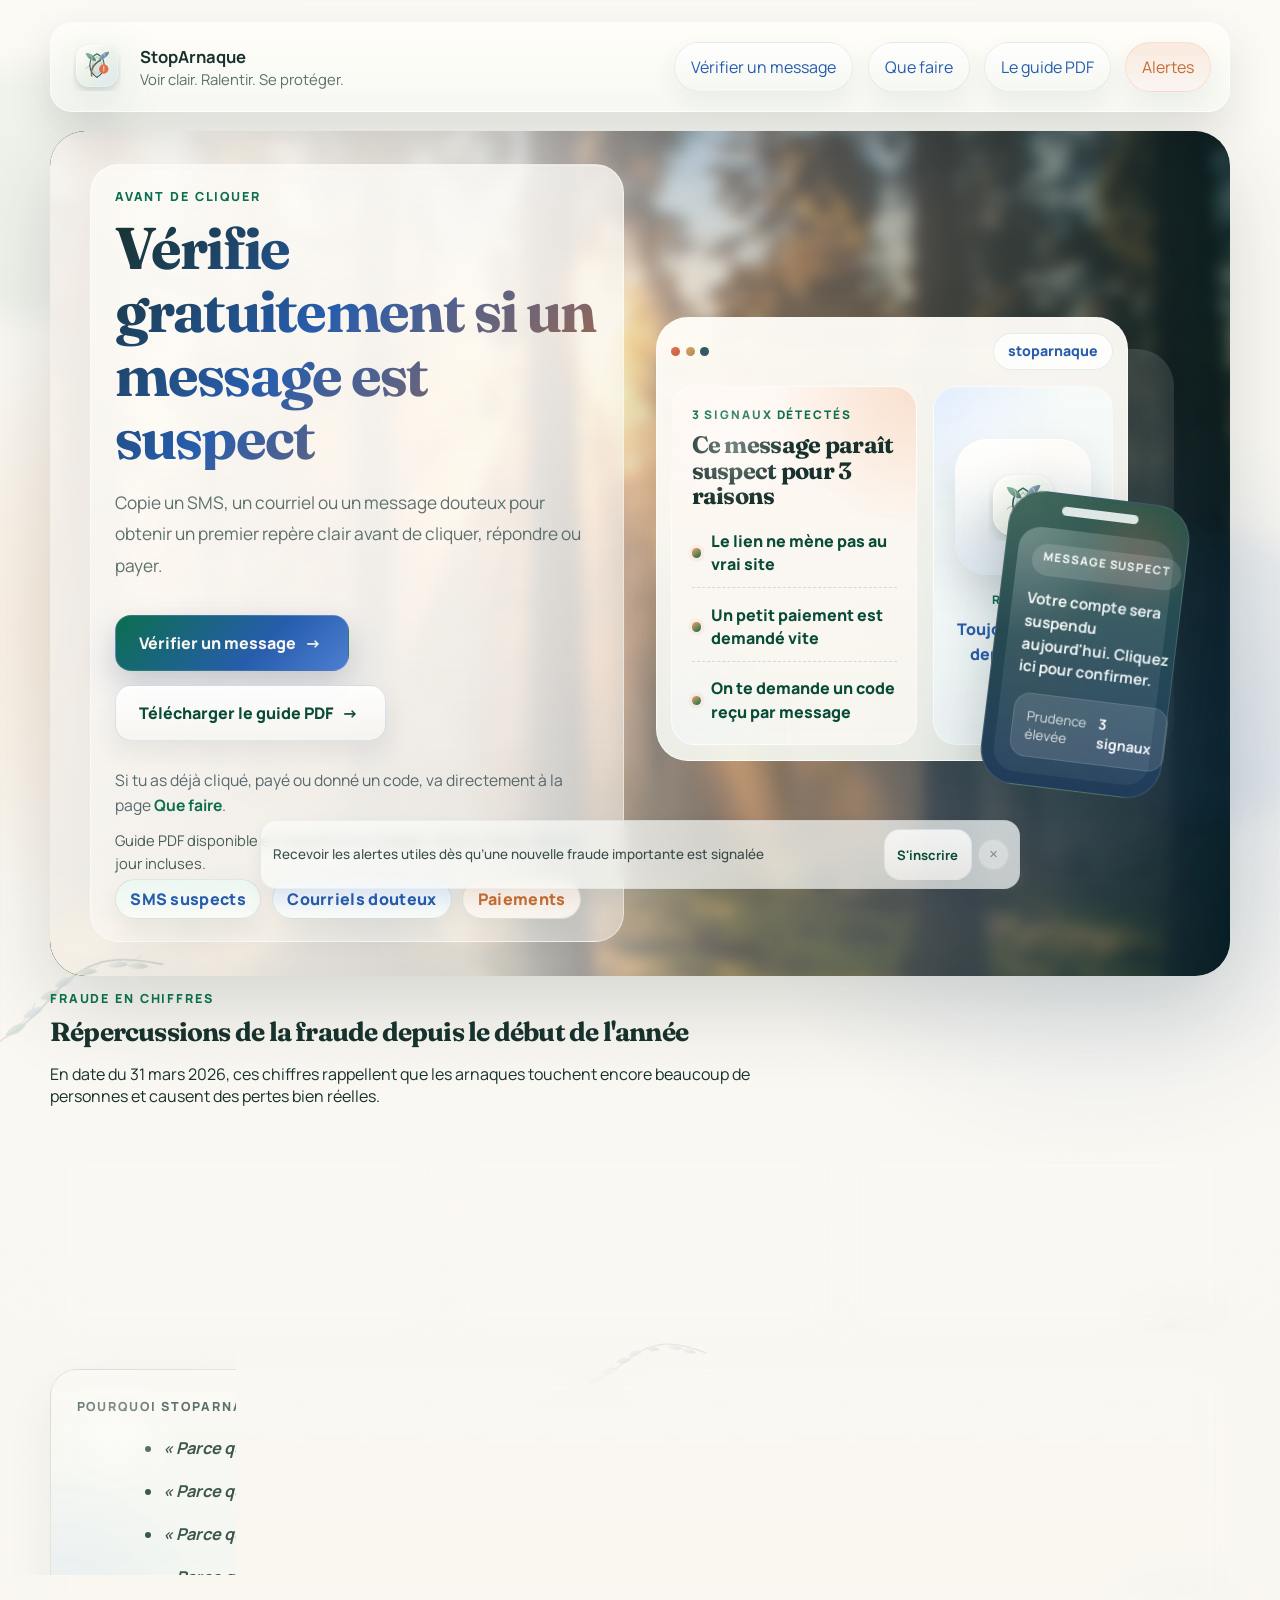
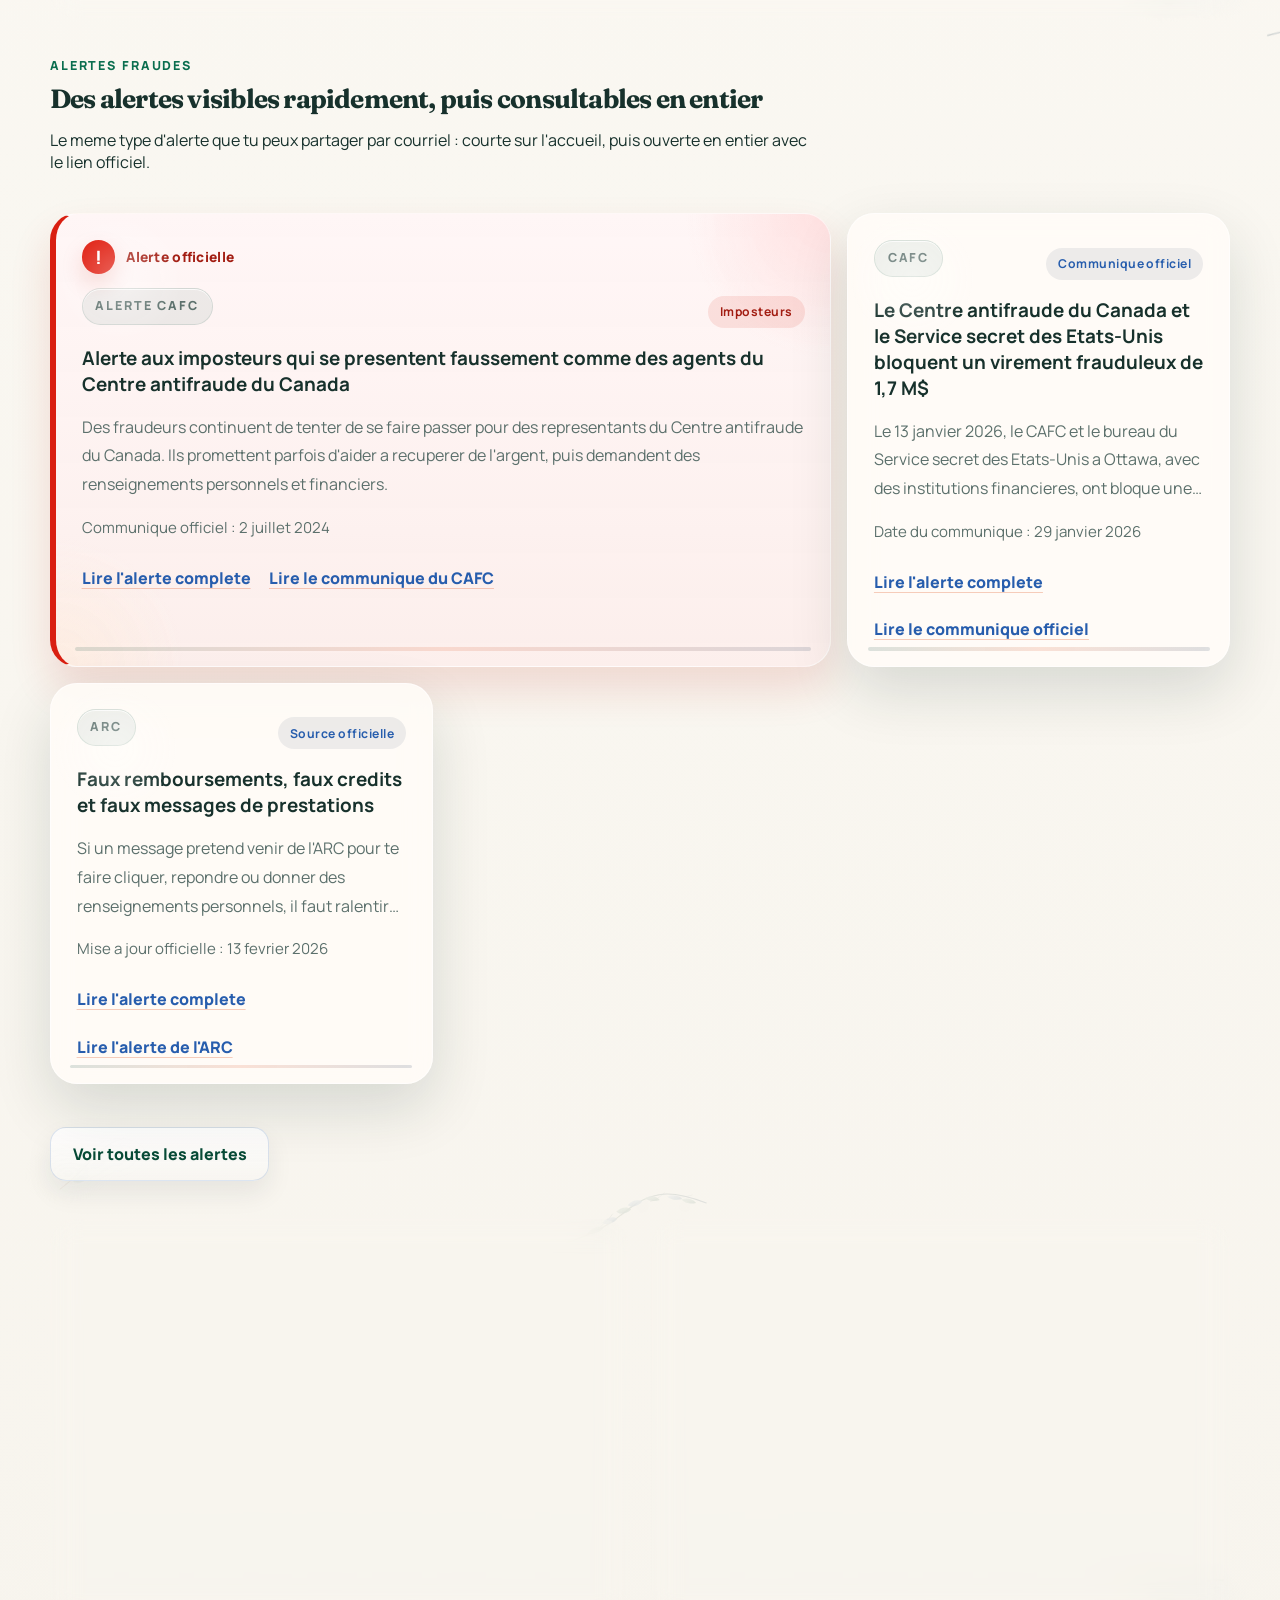
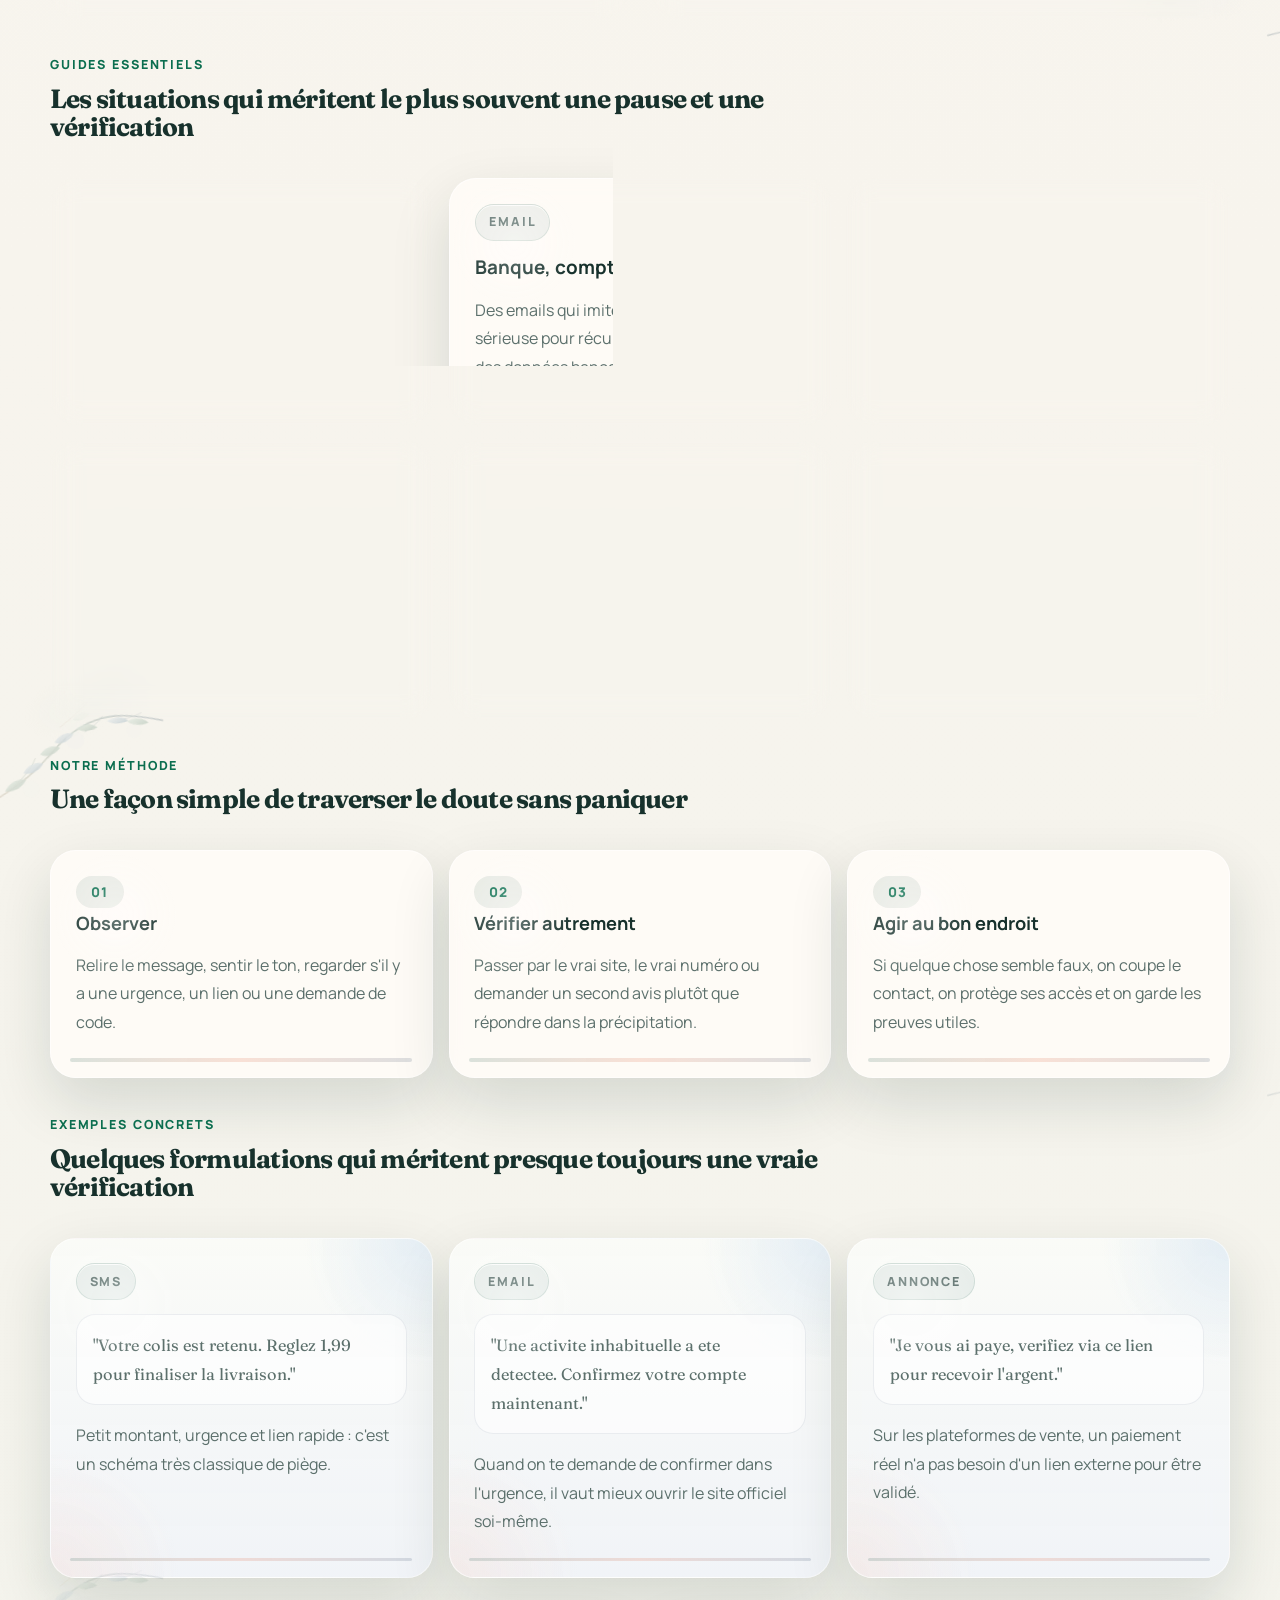
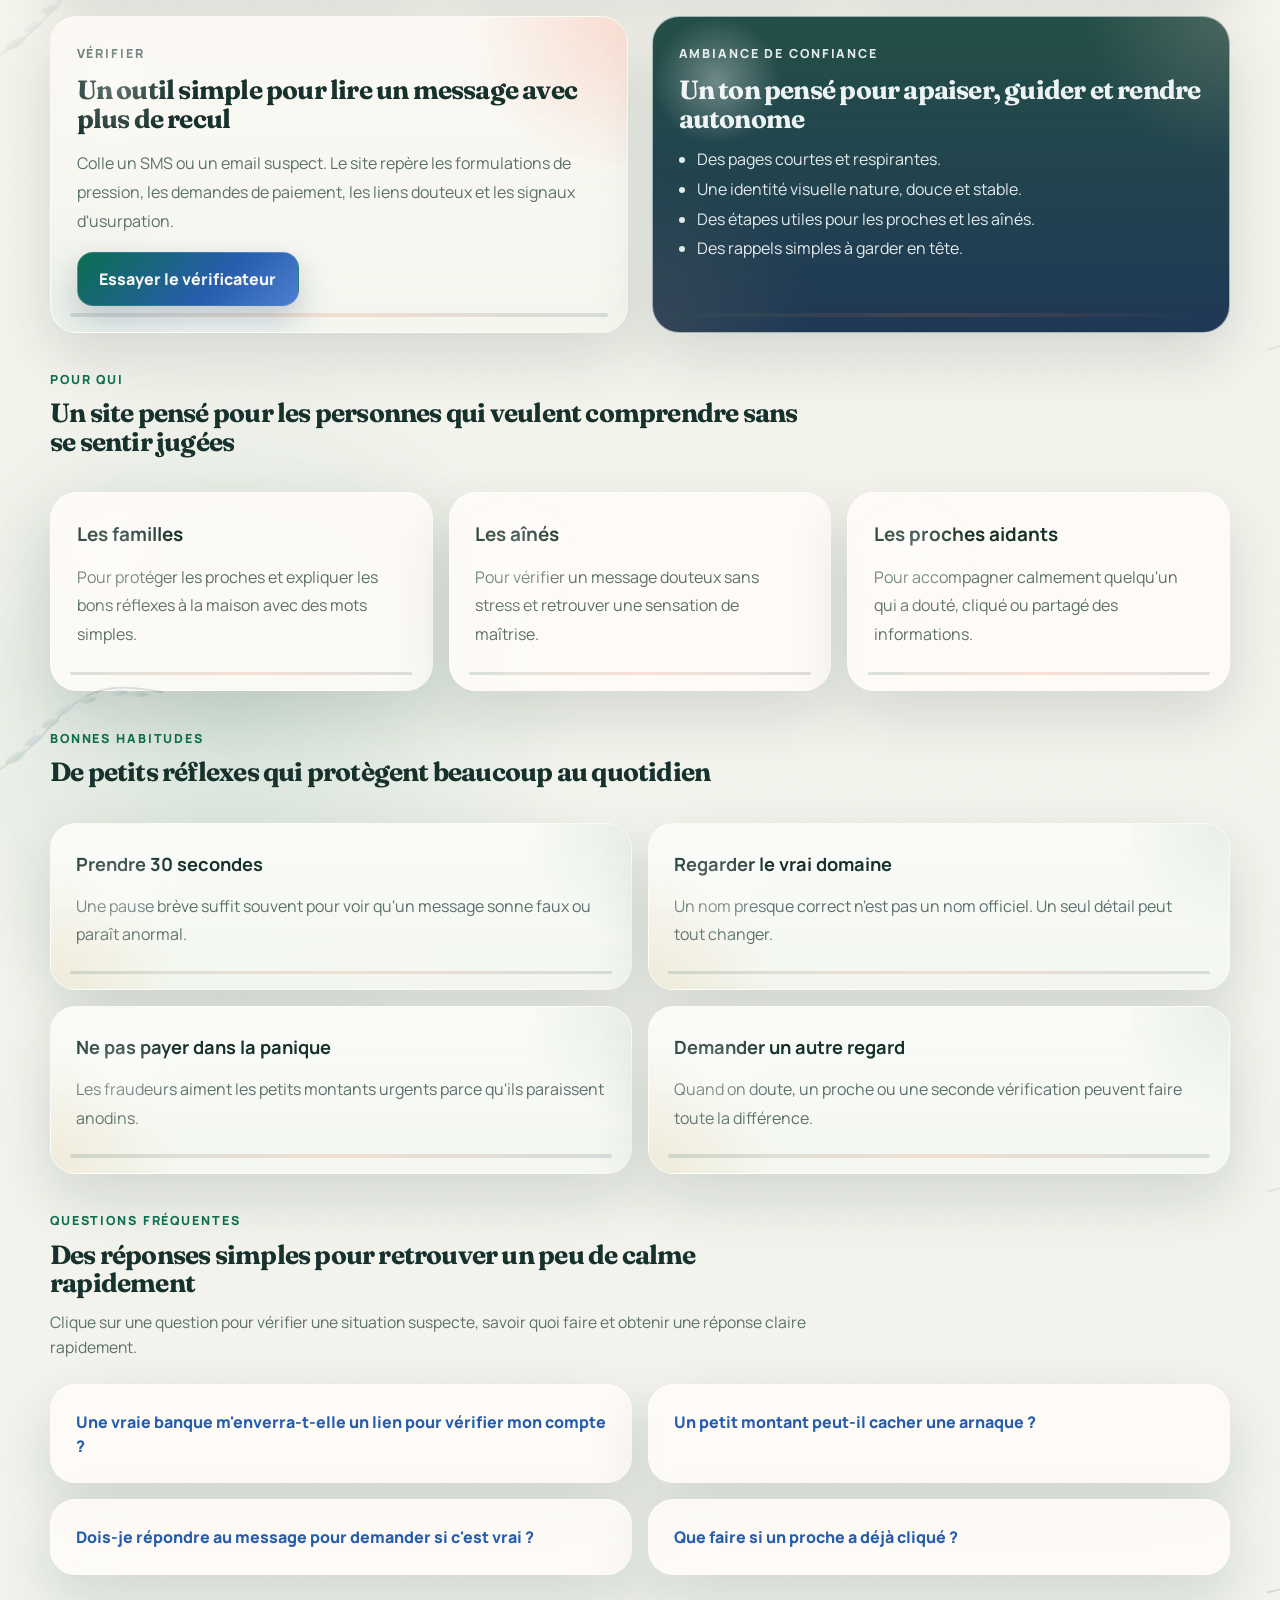
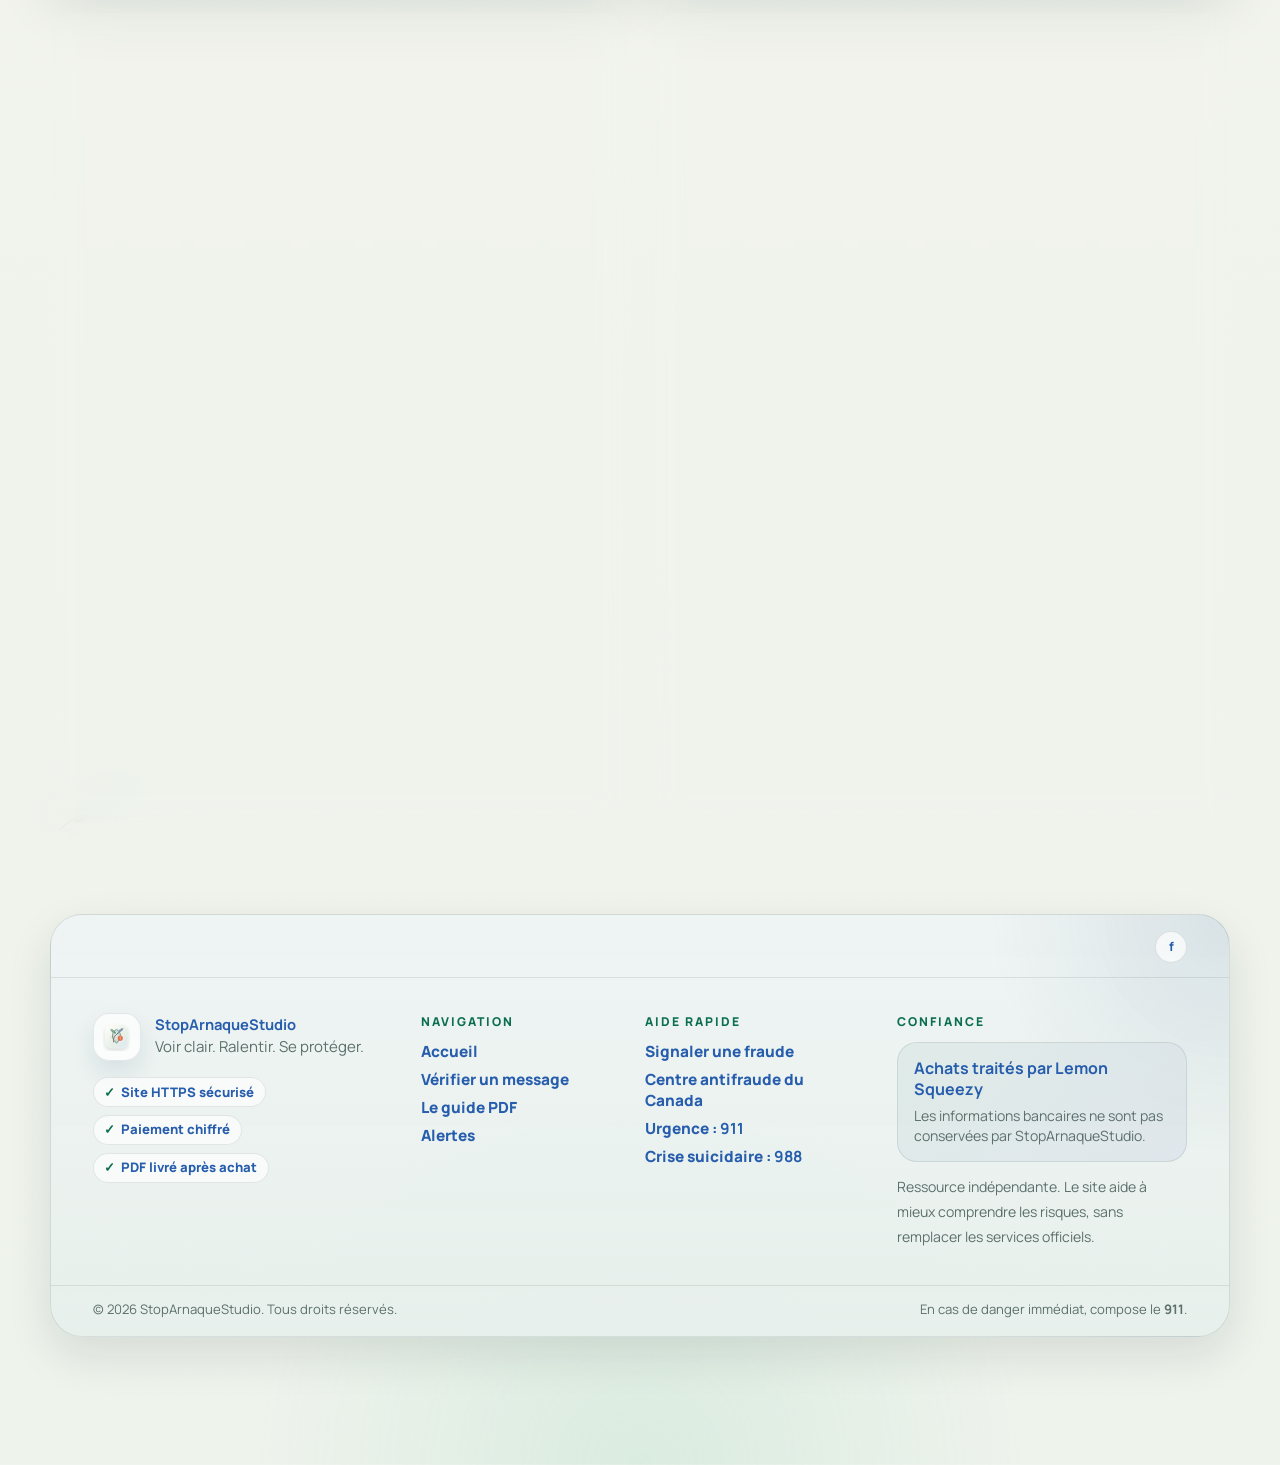
==== commit 7448f71a: "Add files via upload" ====
--- a/index.html
+++ b/index.html
@@ -151,6 +151,18 @@
         </div>
       </section>
 
+      <section class="section home-section home-ornament home-ornament-center home-ornament-soft why-stoparnaque-section" aria-labelledby="why-stoparnaque-title">
+        <div class="panel premium-reassurance story-reassurance">
+          <p class="eyebrow">Pourquoi StopArnaque existe</p>
+          <ul class="premium-reassurance-list story-reassurance-list" id="why-stoparnaque-title">
+            <li><strong><em>« Parce que ça peut arriver vite, même quand on pense être prudent. »</em></strong></li>
+            <li><strong><em>« Parce que trop de gens cliquent… et regrettent après. »</em></strong></li>
+            <li><strong><em>« Parce que personne ne nous apprend vraiment à ralentir avant de cliquer. »</em></strong></li>
+            <li><strong><em>« Parce qu'on a parfois juste besoin d'un endroit simple pour vérifier sans se sentir jugé(e). »</em></strong></li>
+          </ul>
+        </div>
+      </section>
+
       <section class="section alert-feed home-section home-ornament home-ornament-right" id="alertes">
         <div class="section-heading">
           <p class="eyebrow">Alertes fraudes</p>
@@ -389,22 +401,22 @@
 
       <section class="section split-section premium-teaser home-section home-ornament home-ornament-right">
         <div class="panel premium-copy">
-          <p class="eyebrow">Le guide PDF</p>
-          <h2>Un kit gratuit pour commencer, puis un seul dossier complet pour aller plus loin</h2>
+          <p class="eyebrow">Le guide PDF complet</p>
+          <h2>Savoir exactement quoi faire avant ou après une arnaque</h2>
           <p>
-            Pour les personnes qui veulent aller plus loin sans se perdre parmi plusieurs offres : une première ressource offerte, puis un seul dossier clair avec l'essentiel à vérifier, à faire et à surveiller.
+            Le site aide à repérer un doute. Le guide complet te dit quoi faire, dans quel ordre, si tu reçois un faux message, cliques sur un lien, paies trop vite ou donnes un code.
           </p>
           <ul class="simple-list premium-points">
-            <li>Une checklist gratuite contre inscription newsletter.</li>
-            <li>Un seul dossier complet StopArnaque.</li>
-            <li>SMS, emails, clics, paiements, mots de passe et prévention.</li>
+            <li>Mode urgence : quoi faire tout de suite.</li>
+            <li>Scénarios concrets : colis, banque, demande de code, faux proche.</li>
+            <li>Scripts utiles, prévention simple et fiche mémo finale.</li>
           </ul>
-          <a class="button button-secondary" href="premium.html">Télécharger le kit maintenant</a>
+          <a class="button button-secondary" href="premium.html">Voir le guide complet</a>
         </div>
         <div class="panel premium-card">
           <p class="card-kicker">Dossier complet</p>
           <div class="premium-badge">Français + English</div>
-          <h3>Le guide complet StopArnaque</h3>
+          <h3>Le guide qui t'aide à agir, pas seulement à comprendre</h3>
           <p class="premium-price">Disponible maintenant : 9,99 $</p>
           <div class="promo-callout promo-callout-dark">
             <p class="promo-callout-label">Offre de bienvenue</p>
@@ -413,10 +425,11 @@
             <p class="promo-hint"><strong>Achat unique</strong> : mises à jour à vie incluses. Les nouvelles versions te seront toujours accessibles.</p>
           </div>
           <ul class="simple-list premium-list">
-            <li>Repérer les signes d'arnaque avant de cliquer.</li>
-            <li>Réagir après un clic, un code donné ou un paiement.</li>
-            <li>Retrouver des mises en garde selon plusieurs situations concrètes.</li>
+            <li>Des étapes claires selon la situation, même sous stress.</li>
+            <li>Quoi faire après un clic, un paiement, un code donné ou un faux message bancaire.</li>
+            <li>Des scripts utiles et une fiche mémo pour garder les bons réflexes.</li>
           </ul>
+          <p class="premium-card-summary">Tu n'achètes pas seulement des explications : tu retrouves un plan simple pour réagir dans le bon ordre quand quelque chose semble faux.</p>
           <div class="premium-actions">
             <a class="button button-primary" href="https://stoparnaquestudio.lemonsqueezy.com/checkout/buy/df3fdc0a-e76d-41bc-9a3e-779cdc7e0ddb" target="_blank" rel="noopener noreferrer">Télécharger le kit maintenant</a>
             <a class="button button-secondary premium-secondary-button" href="https://stoparnaquestudio.lemonsqueezy.com/checkout/buy/795a84c2-5b3b-42a1-8c60-5c680c60fbdb" target="_blank" rel="noopener noreferrer">Buy in English</a>
--- a/styles.css
+++ b/styles.css
@@ -186,9 +186,9 @@
   isolation: isolate;
   align-items: center;
   gap: 2rem;
-  min-height: 43rem;
+  min-height: 36rem;
   margin-top: 1.2rem;
-  padding: 4rem 3.2rem;
+  padding: 2.8rem 2.5rem;
   border-radius: 2.2rem;
   overflow: hidden;
   background: #f8f4ed;
@@ -228,8 +228,8 @@
 .hero-impact .hero-copy {
   position: relative;
   z-index: 2;
-  padding: 2rem 2.1rem;
-  margin: -2rem 0;
+  padding: 1.45rem 1.55rem;
+  margin: -0.7rem 0;
 }
 
 .hero-impact .hero-copy::before {
@@ -402,8 +402,8 @@
 .hero-actions-wrap {
   display: grid;
   justify-items: start;
-  gap: 0.8rem;
-  margin: 1.45rem 0 0;
+  gap: 0.65rem;
+  margin: 1.05rem 0 0;
 }
 
 .hero-helper,
@@ -645,6 +645,7 @@
   display: flex;
   flex-wrap: wrap;
   gap: 0.65rem;
+  margin-top: 0.2rem;
 }
 
 .hero-glance span {
@@ -679,13 +680,13 @@
   display: flex;
   align-items: center;
   justify-content: flex-end;
-  min-height: 34rem;
+  min-height: 29.5rem;
 }
 
 .hero-visual-frame {
   position: relative;
   width: min(100%, 36rem);
-  min-height: 34rem;
+  min-height: 29.5rem;
 }
 
 .hero-visual-frame::before {
@@ -705,8 +706,8 @@
 .hero-window {
   position: relative;
   z-index: 1;
-  width: min(100%, 31.5rem);
-  padding: 1rem;
+  width: min(100%, 29.5rem);
+  padding: 0.9rem;
   border-radius: 2rem;
   background: linear-gradient(180deg, rgba(255, 252, 247, 0.96), rgba(242, 246, 239, 0.92));
   border: 1px solid rgba(255, 255, 255, 0.62);
@@ -886,9 +887,9 @@
 .hero-phone {
   position: absolute;
   right: 0.9rem;
-  bottom: -0.7rem;
+  bottom: -0.15rem;
   z-index: 2;
-  width: 12.8rem;
+  width: 11.35rem;
   padding: 0.75rem;
   border-radius: 2.2rem;
   background:
@@ -1126,11 +1127,15 @@
 
 .home-main {
   display: grid;
-  gap: 1.25rem;
+  gap: 0.8rem;
 }
 
 .section {
-  padding: 1rem 0;
+  padding: 0.8rem 0;
+}
+
+.fraud-impact-section {
+  padding-top: 0.1rem;
 }
 
 .home-section,
@@ -1576,6 +1581,23 @@
     radial-gradient(circle at top right, rgba(247, 210, 196, 0.74), transparent 10rem),
     radial-gradient(circle at bottom left, rgba(223, 233, 222, 0.46), transparent 9rem),
     linear-gradient(180deg, rgba(251, 248, 243, 0.98), rgba(243, 246, 238, 0.95));
+}
+
+.why-stoparnaque-section {
+  align-items: stretch;
+}
+
+.story-reassurance h2 {
+  max-width: 16ch;
+}
+
+.story-reassurance .premium-reassurance-context {
+  max-width: 36rem;
+}
+
+.story-reassurance-list {
+  margin-left: 0;
+  padding-left: 1.2rem;
 }
 
 .newsletter-section {
@@ -1851,6 +1873,12 @@
   align-items: center;
 }
 
+.premium-card-summary {
+  margin: 0.25rem 0 0;
+  color: rgba(31, 61, 51, 0.86);
+  font-weight: 600;
+}
+
 .premium-card .button-primary {
   background: linear-gradient(135deg, rgba(255, 247, 241, 0.98), rgba(250, 224, 209, 0.95));
   color: var(--accent-deep);
@@ -1908,35 +1936,63 @@
 }
 
 .premium-reassurance h2 {
-  margin-bottom: 0.9rem;
-}
-
-.premium-reassurance-lead {
-  max-width: 48rem;
+  margin: 0;
+}
+
+.premium-reassurance-head {
+  display: grid;
+  grid-template-columns: auto minmax(0, 1fr);
+  gap: 0.9rem 1rem;
+  align-items: start;
+  margin-bottom: 1rem;
+}
+
+.premium-reassurance-heart {
+  display: inline-flex;
+  align-items: center;
+  justify-content: center;
+  width: 3rem;
+  height: 3rem;
+  border-radius: 999px;
+  background: linear-gradient(180deg, rgba(255, 248, 243, 0.95), rgba(255, 255, 255, 0.74));
+  box-shadow: inset 0 1px 0 rgba(255, 255, 255, 0.86), 0 12px 24px rgba(214, 150, 43, 0.14);
+  font-size: 2rem;
+  line-height: 1;
+}
+
+.premium-reassurance-intro {
+  display: grid;
+  gap: 0.7rem;
+}
+
+.premium-reassurance-context {
+  max-width: 42rem;
   margin: 0;
   color: var(--muted);
   font-size: 1rem;
   line-height: 1.8;
 }
 
-.premium-reassurance-points {
-  display: flex;
-  flex-wrap: wrap;
-  gap: 0.7rem;
-  margin-top: 1.15rem;
-}
-
-.premium-reassurance-points span {
-  display: inline-flex;
-  align-items: center;
-  min-height: 2.3rem;
-  padding: 0.52rem 0.92rem;
-  border-radius: 999px;
-  background: rgba(255, 255, 255, 0.72);
-  border: 1px solid rgba(39, 93, 173, 0.12);
-  color: var(--secondary);
-  font-size: 0.94rem;
+.premium-reassurance-list {
+  margin: 1.05rem 0 0 4rem;
+  padding-left: 1.4rem;
+  display: grid;
+  gap: 0.95rem;
+}
+
+.premium-reassurance-list li {
+  margin: 0;
+  color: rgba(31, 61, 51, 0.86);
+  font-size: 1.02rem;
+  line-height: 1.7;
+}
+
+.premium-reassurance-list li strong {
   font-weight: 700;
+}
+
+.premium-reassurance-list li em {
+  font-style: italic;
 }
 
 .premium-main {
@@ -2139,6 +2195,7 @@
   font-weight: 700;
 }
 
+
 .result-section {
   padding: 1rem 1rem 0.95rem;
   border-radius: 1.15rem;
@@ -2695,6 +2752,19 @@
     bottom: -0.2rem;
   }
 
+  .premium-reassurance-head {
+    grid-template-columns: 1fr;
+  }
+
+  .premium-reassurance-heart {
+    width: 3.2rem;
+    height: 3.2rem;
+  }
+
+  .premium-reassurance-list {
+    margin-left: 0;
+  }
+
   .hero-phone-screen {
     padding: 0.85rem;
   }
